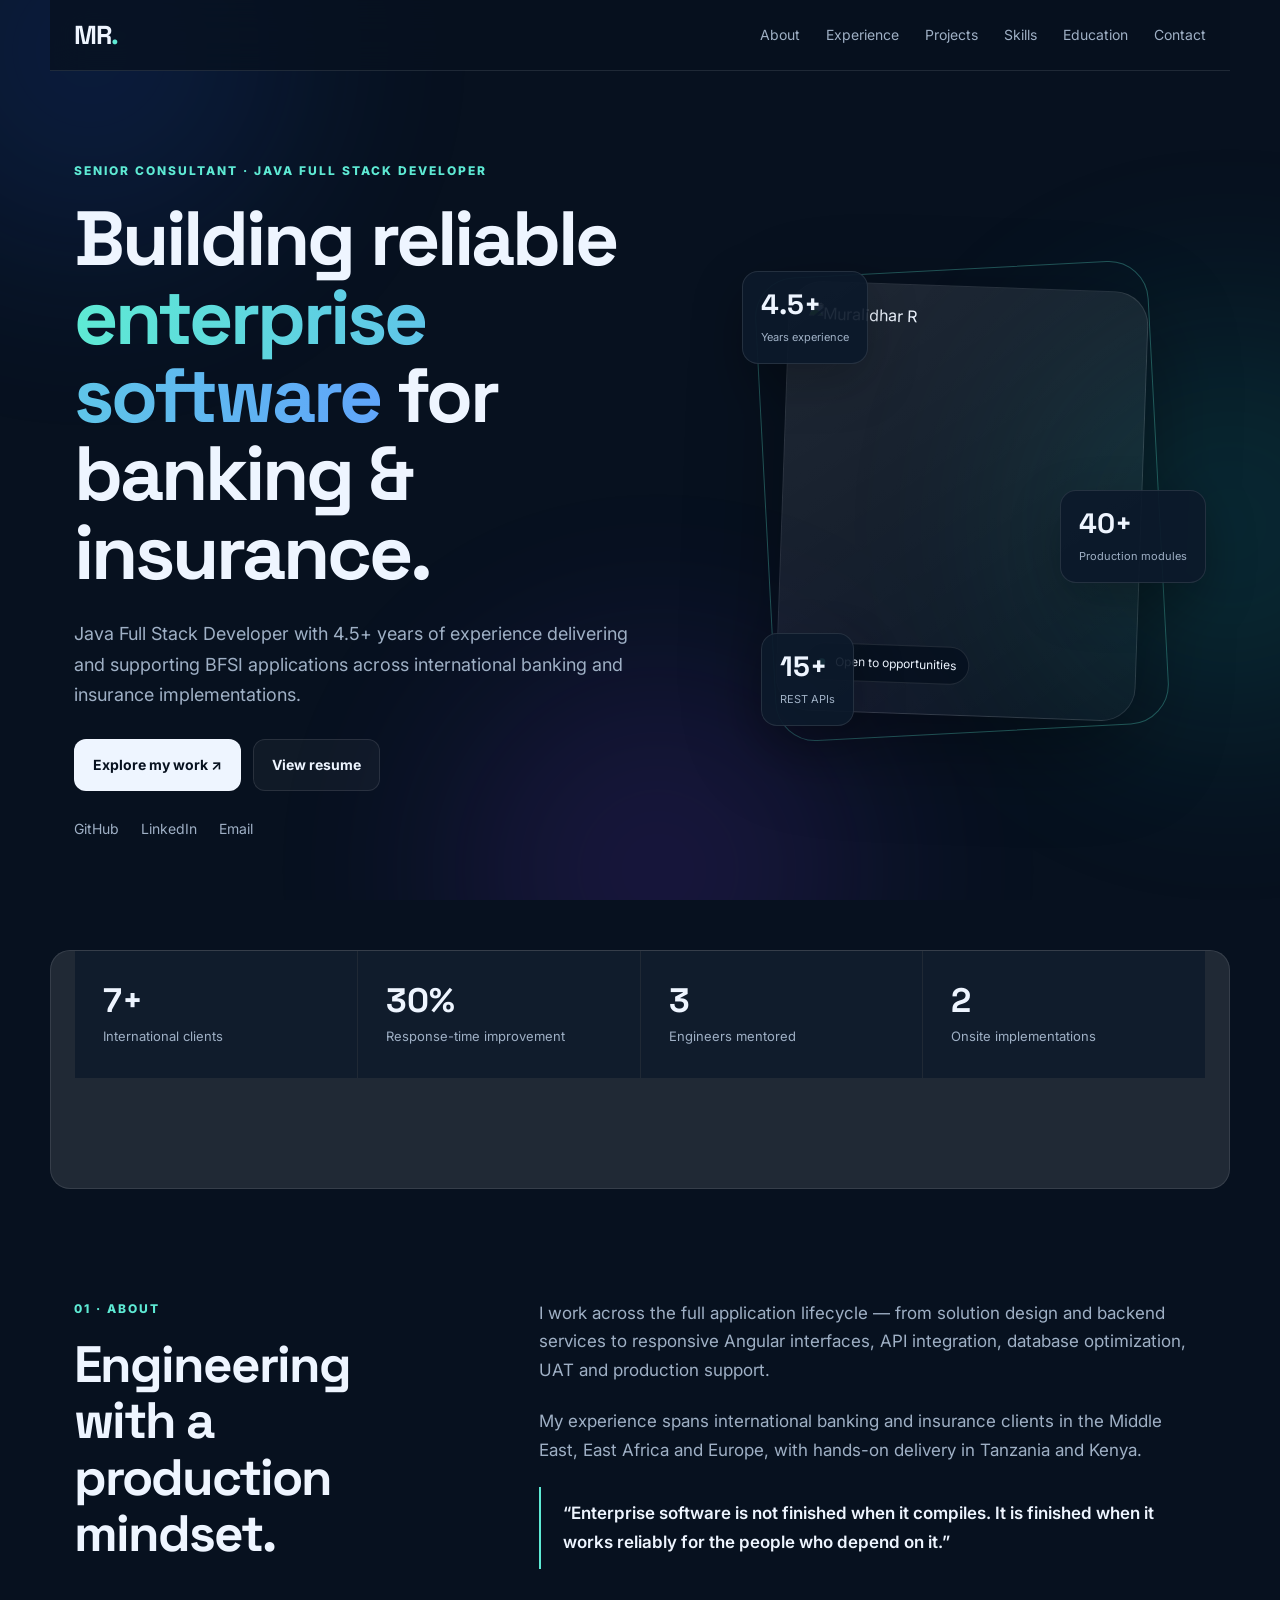
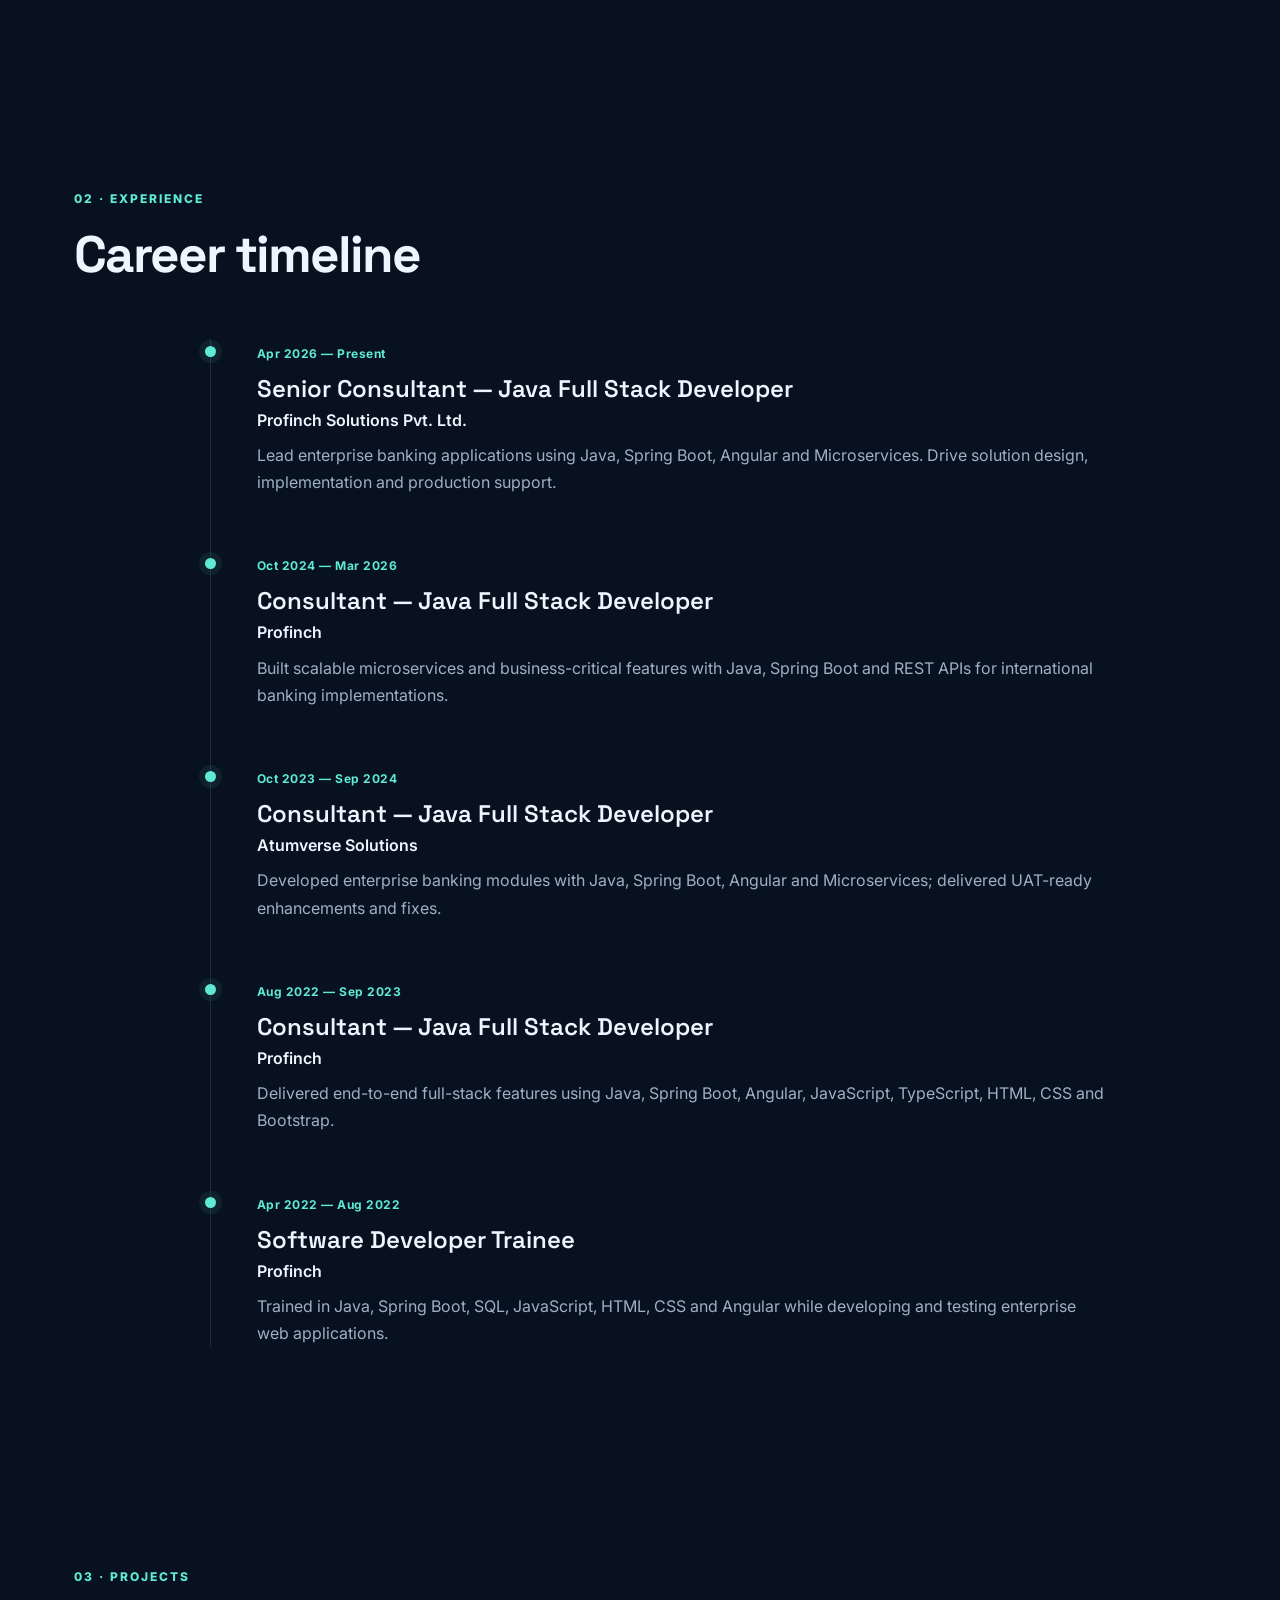
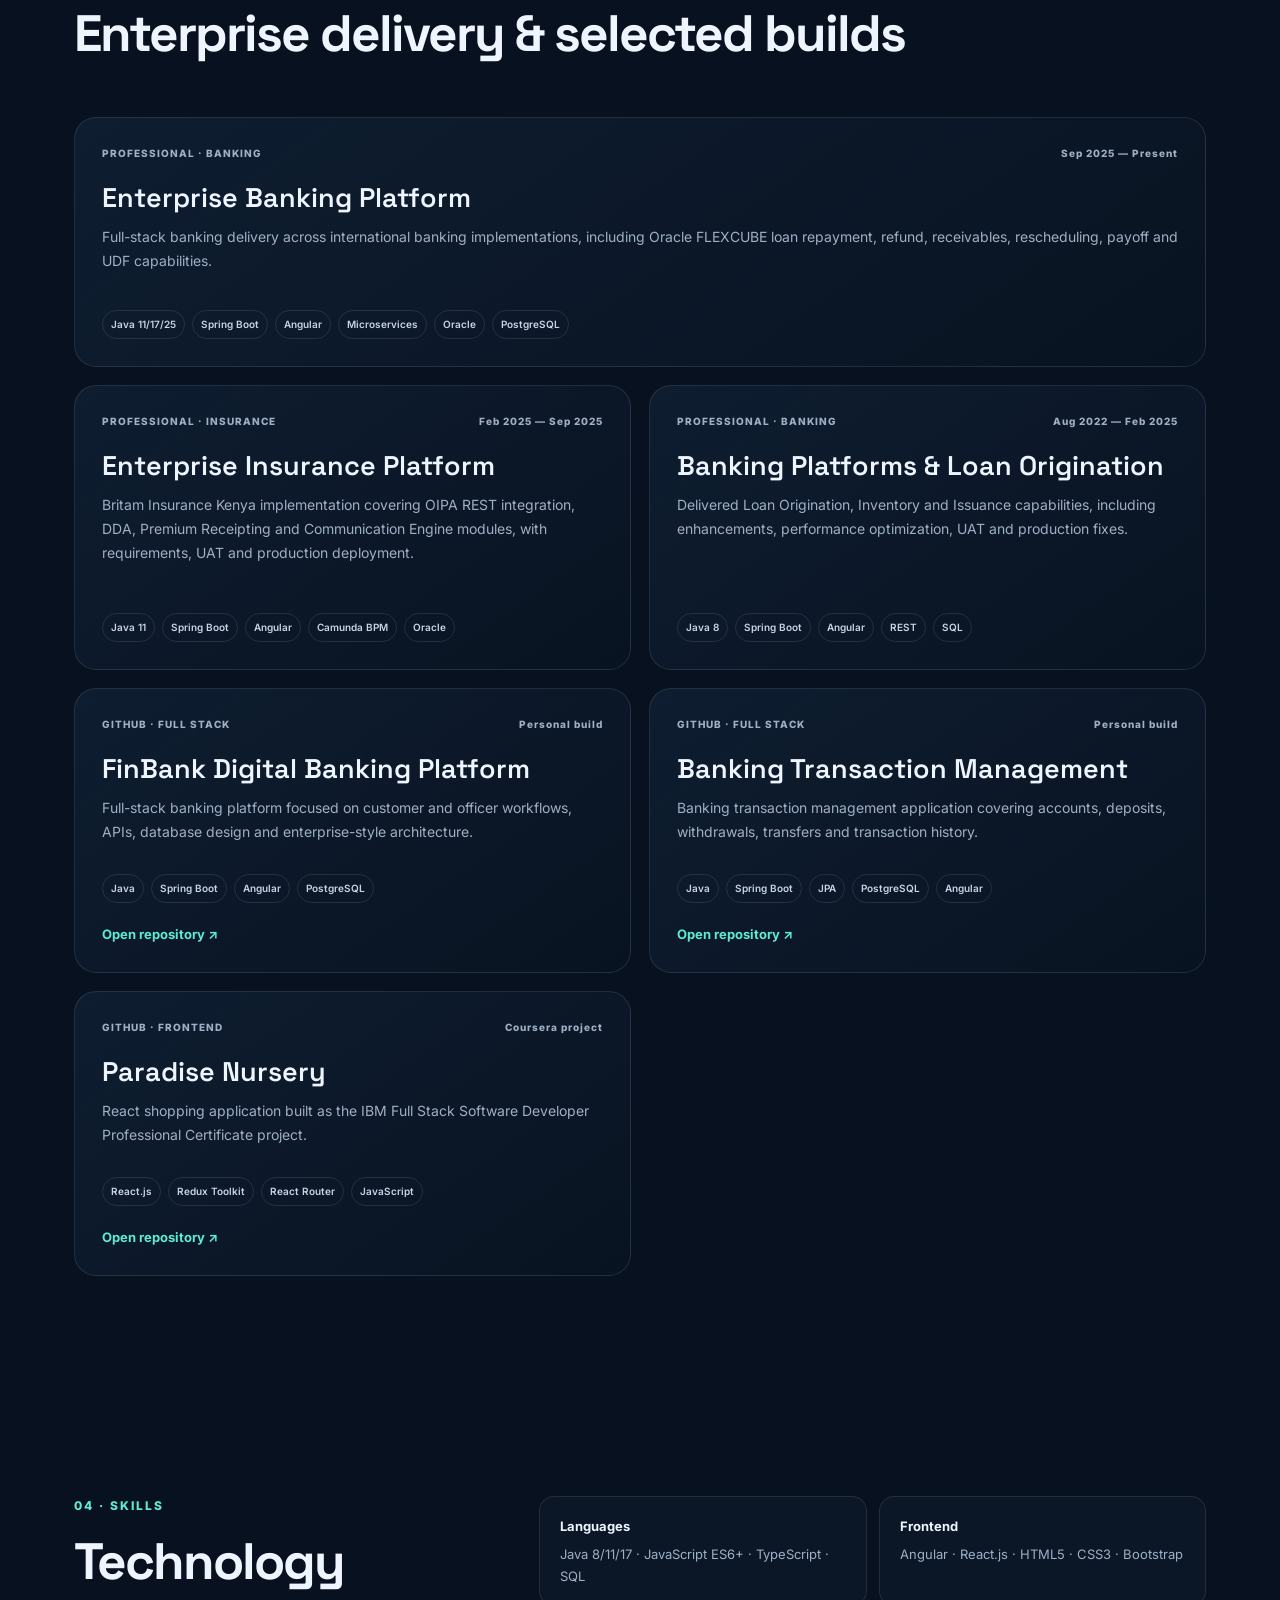
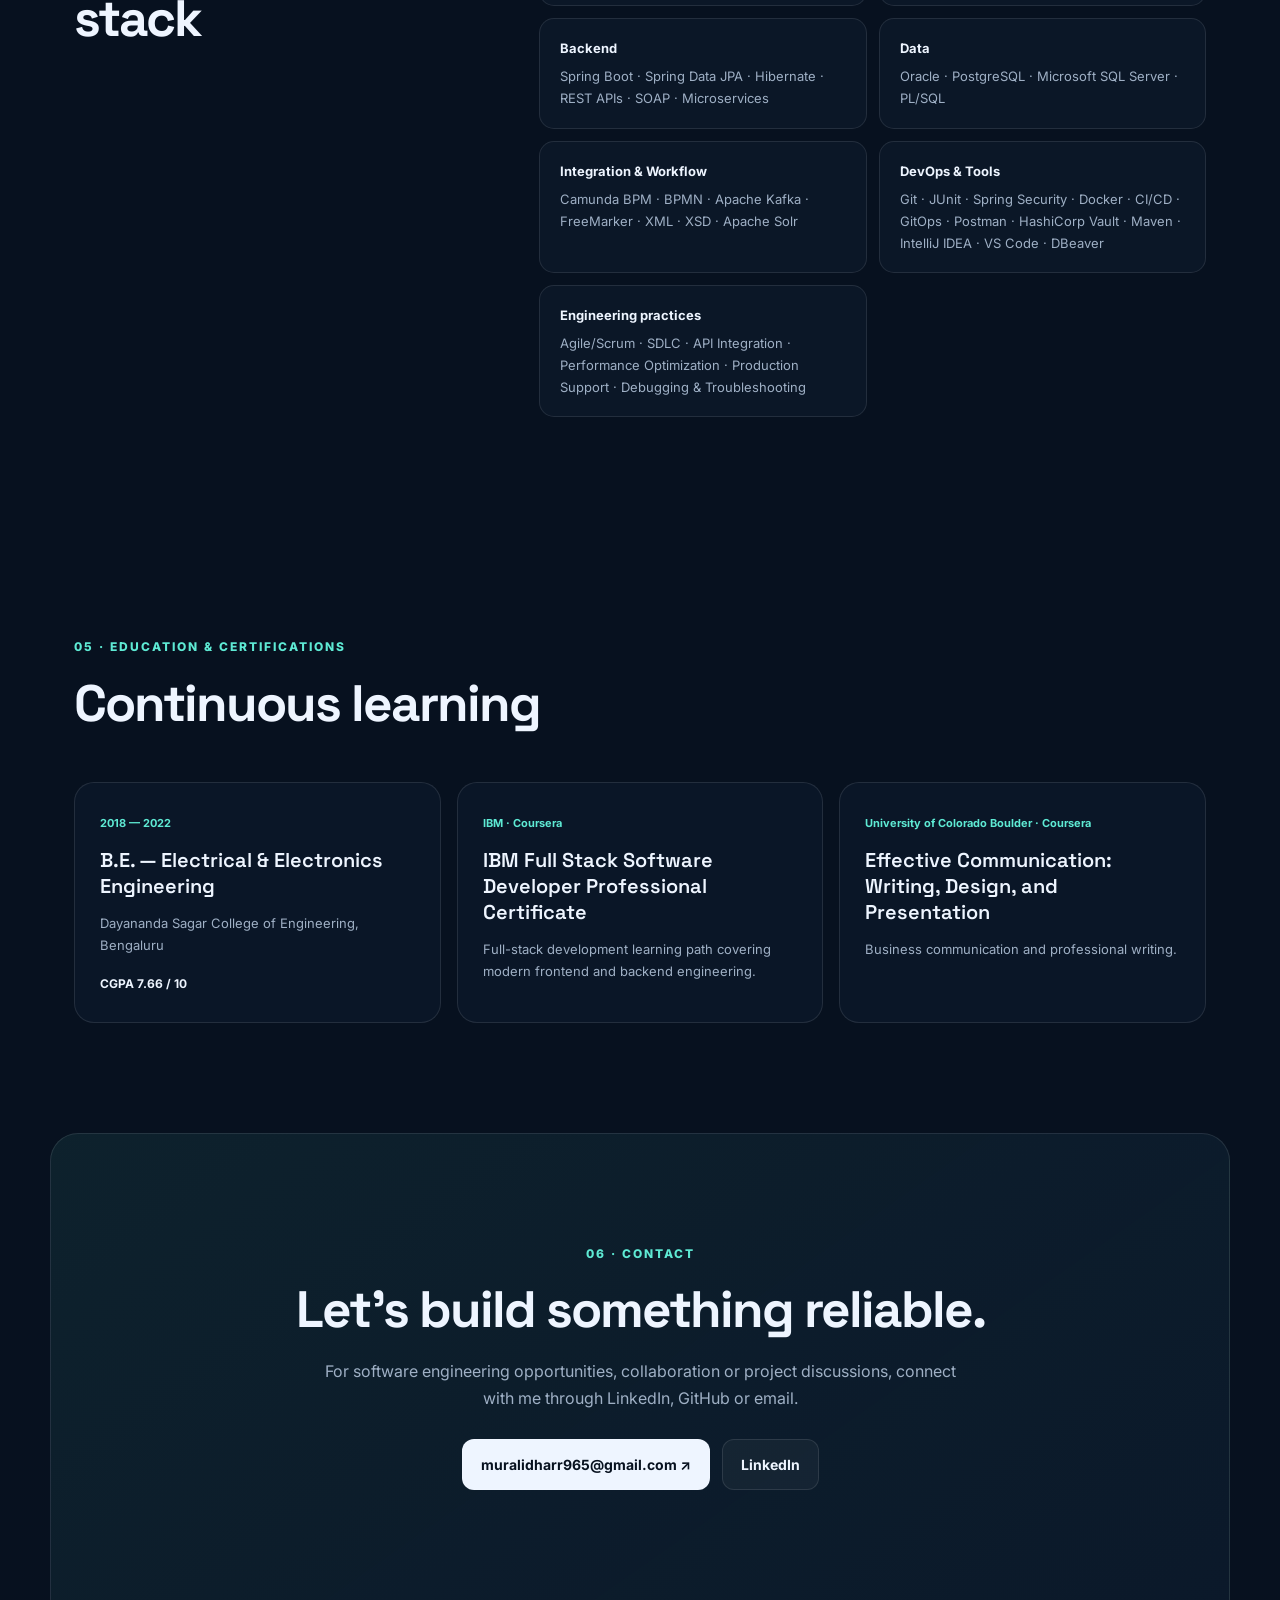
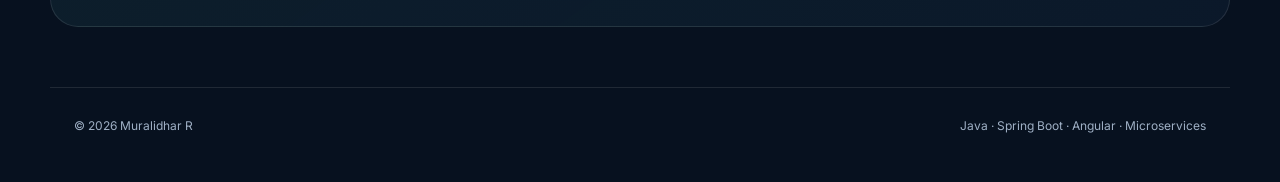
==== index.html @ ddd00784 "Fix portfolio rendering and preview: index.html" ====
<!doctype html>
<html lang="en">
<head>
<meta charset="utf-8">
<meta name="viewport" content="width=device-width,initial-scale=1">
<meta name="description" content="Muralidhar R — Senior Consultant and Java Full Stack Developer specializing in Java, Spring Boot, Angular, Microservices and BFSI enterprise solutions.">
<meta name="theme-color" content="#07111f">
<title>Muralidhar R | Java Full Stack Developer</title>
<link rel="preconnect" href="https://fonts.googleapis.com">
<link rel="preconnect" href="https://fonts.gstatic.com" crossorigin>
<link href="https://fonts.googleapis.com/css2?family=Inter:wght@400;500;600;700;800&family=Space+Grotesk:wght@500;600;700&display=swap" rel="stylesheet">
<link rel="stylesheet" href="styles.css">
</head>
<body>
<div class="site-bg" aria-hidden="true"><span></span><span></span><span></span></div>
<header class="nav">
<a class="brand" href="#top">MR<span>.</span></a>
<button class="menu-toggle" aria-label="Toggle navigation" aria-expanded="false">☰</button>
<nav id="nav-links">
<a href="#about">About</a><a href="#experience">Experience</a><a href="#projects">Projects</a><a href="#skills">Skills</a><a href="#education">Education</a><a href="#contact">Contact</a>
</nav>
</header>
<main id="top">
<section class="hero section">
<div class="hero-copy reveal">
<p class="eyebrow">SENIOR CONSULTANT · JAVA FULL STACK DEVELOPER</p>
<h1>Building reliable <span>enterprise software</span> for banking &amp; insurance.</h1>
<p class="hero-text">Java Full Stack Developer with 4.5+ years of experience delivering and supporting BFSI applications across international banking and insurance implementations.</p>
<div class="hero-actions"><a class="btn primary" href="#projects">Explore my work <span>↗</span></a><a class="btn secondary" href="resume.html">View resume</a></div>
<div class="socials"><a href="https://github.com/MURALI9900" target="_blank" rel="noopener noreferrer">GitHub</a><a href="https://www.linkedin.com/in/muralidhar-fullstackdev/" target="_blank" rel="noopener noreferrer">LinkedIn</a><a href="mailto:muralidharr965@gmail.com">Email</a></div>
</div>
<div class="hero-visual reveal">
<div class="portrait-card"><div class="portrait-ring"></div><img src="https://avatars.githubusercontent.com/u/90686104?v=4" alt="Muralidhar R"><div class="status"><i></i> Open to opportunities</div></div>
<div class="floating-card card-a"><strong>4.5+</strong><span>Years experience</span></div><div class="floating-card card-b"><strong>40+</strong><span>Production modules</span></div><div class="floating-card card-c"><strong>15+</strong><span>REST APIs</span></div>
</div>
</section>
<section class="stats section" aria-label="Career highlights"><div><strong>7+</strong><span>International clients</span></div><div><strong>30%</strong><span>Response-time improvement</span></div><div><strong>3</strong><span>Engineers mentored</span></div><div><strong>2</strong><span>Onsite implementations</span></div></section>
<section id="about" class="section two-col"><div class="section-heading reveal"><p class="eyebrow">01 · ABOUT</p><h2>Engineering with a production mindset.</h2></div><div class="content reveal"><p>I work across the full application lifecycle — from solution design and backend services to responsive Angular interfaces, API integration, database optimization, UAT and production support.</p><p>My experience spans international banking and insurance clients in the Middle East, East Africa and Europe, with hands-on delivery in Tanzania and Kenya.</p><div class="quote">“Enterprise software is not finished when it compiles. It is finished when it works reliably for the people who depend on it.”</div></div></section>
<section id="experience" class="section"><div class="section-heading reveal"><p class="eyebrow">02 · EXPERIENCE</p><h2>Career timeline</h2></div><div class="timeline">
<article class="timeline-item reveal"><div class="dot"></div><div><span class="period">Apr 2026 — Present</span><h3>Senior Consultant — Java Full Stack Developer</h3><p class="company">Profinch Solutions Pvt. Ltd.</p><p>Lead enterprise banking applications using Java, Spring Boot, Angular and Microservices. Drive solution design, implementation and production support.</p></div></article>
<article class="timeline-item reveal"><div class="dot"></div><div><span class="period">Oct 2024 — Mar 2026</span><h3>Consultant — Java Full Stack Developer</h3><p class="company">Profinch</p><p>Built scalable microservices and business-critical features with Java, Spring Boot and REST APIs for international banking implementations.</p></div></article>
<article class="timeline-item reveal"><div class="dot"></div><div><span class="period">Oct 2023 — Sep 2024</span><h3>Consultant — Java Full Stack Developer</h3><p class="company">Atumverse Solutions</p><p>Developed enterprise banking modules with Java, Spring Boot, Angular and Microservices; delivered UAT-ready enhancements and fixes.</p></div></article>
<article class="timeline-item reveal"><div class="dot"></div><div><span class="period">Aug 2022 — Sep 2023</span><h3>Consultant — Java Full Stack Developer</h3><p class="company">Profinch</p><p>Delivered end-to-end full-stack features using Java, Spring Boot, Angular, JavaScript, TypeScript, HTML, CSS and Bootstrap.</p></div></article>
<article class="timeline-item reveal"><div class="dot"></div><div><span class="period">Apr 2022 — Aug 2022</span><h3>Software Developer Trainee</h3><p class="company">Profinch</p><p>Trained in Java, Spring Boot, SQL, JavaScript, HTML, CSS and Angular while developing and testing enterprise web applications.</p></div></article>
</div></section>
<section id="projects" class="section"><div class="section-heading reveal"><p class="eyebrow">03 · PROJECTS</p><h2>Enterprise delivery &amp; selected builds</h2></div><div class="project-grid">
<article class="project-card featured reveal"><div class="project-top"><span>PROFESSIONAL · BANKING</span><span>Sep 2025 — Present</span></div><h3>Enterprise Banking Platform</h3><p>Full-stack banking delivery across international banking implementations, including Oracle FLEXCUBE loan repayment, refund, receivables, rescheduling, payoff and UDF capabilities.</p><div class="tags"><b>Java 11/17/25</b><b>Spring Boot</b><b>Angular</b><b>Microservices</b><b>Oracle</b><b>PostgreSQL</b></div></article>
<article class="project-card reveal"><div class="project-top"><span>PROFESSIONAL · INSURANCE</span><span>Feb 2025 — Sep 2025</span></div><h3>Enterprise Insurance Platform</h3><p>Britam Insurance Kenya implementation covering OIPA REST integration, DDA, Premium Receipting and Communication Engine modules, with requirements, UAT and production deployment.</p><div class="tags"><b>Java 11</b><b>Spring Boot</b><b>Angular</b><b>Camunda BPM</b><b>Oracle</b></div></article>
<article class="project-card reveal"><div class="project-top"><span>PROFESSIONAL · BANKING</span><span>Aug 2022 — Feb 2025</span></div><h3>Banking Platforms &amp; Loan Origination</h3><p>Delivered Loan Origination, Inventory and Issuance capabilities, including enhancements, performance optimization, UAT and production fixes.</p><div class="tags"><b>Java 8</b><b>Spring Boot</b><b>Angular</b><b>REST</b><b>SQL</b></div></article>
<article class="project-card github-card reveal"><div class="project-top"><span>GITHUB · FULL STACK</span><span>Personal build</span></div><h3>FinBank Digital Banking Platform</h3><p>Full-stack banking platform focused on customer and officer workflows, APIs, database design and enterprise-style architecture.</p><div class="tags"><b>Java</b><b>Spring Boot</b><b>Angular</b><b>PostgreSQL</b></div><a class="text-link" href="https://github.com/MURALI9900/finbank-digital-banking-platform" target="_blank" rel="noopener noreferrer">Open repository ↗</a></article>
<article class="project-card github-card reveal"><div class="project-top"><span>GITHUB · FULL STACK</span><span>Personal build</span></div><h3>Banking Transaction Management</h3><p>Banking transaction management application covering accounts, deposits, withdrawals, transfers and transaction history.</p><div class="tags"><b>Java</b><b>Spring Boot</b><b>JPA</b><b>PostgreSQL</b><b>Angular</b></div><a class="text-link" href="https://github.com/MURALI9900/banking-transaction-management-api" target="_blank" rel="noopener noreferrer">Open repository ↗</a></article>
<article class="project-card github-card reveal"><div class="project-top"><span>GITHUB · FRONTEND</span><span>Coursera project</span></div><h3>Paradise Nursery</h3><p>React shopping application built as the IBM Full Stack Software Developer Professional Certificate project.</p><div class="tags"><b>React.js</b><b>Redux Toolkit</b><b>React Router</b><b>JavaScript</b></div><a class="text-link" href="https://github.com/MURALI9900/paradise-nursery" target="_blank" rel="noopener noreferrer">Open repository ↗</a></article>
</div></section>
<section id="skills" class="section two-col"><div class="section-heading reveal"><p class="eyebrow">04 · SKILLS</p><h2>Technology stack</h2></div><div class="skills reveal"><div><h3>Languages</h3><p>Java 8/11/17 · JavaScript ES6+ · TypeScript · SQL</p></div><div><h3>Frontend</h3><p>Angular · React.js · HTML5 · CSS3 · Bootstrap</p></div><div><h3>Backend</h3><p>Spring Boot · Spring Data JPA · Hibernate · REST APIs · SOAP · Microservices</p></div><div><h3>Data</h3><p>Oracle · PostgreSQL · Microsoft SQL Server · PL/SQL</p></div><div><h3>Integration &amp; Workflow</h3><p>Camunda BPM · BPMN · Apache Kafka · FreeMarker · XML · XSD · Apache Solr</p></div><div><h3>DevOps &amp; Tools</h3><p>Git · JUnit · Spring Security · Docker · CI/CD · GitOps · Postman · HashiCorp Vault · Maven · IntelliJ IDEA · VS Code · DBeaver</p></div><div><h3>Engineering practices</h3><p>Agile/Scrum · SDLC · API Integration · Performance Optimization · Production Support · Debugging &amp; Troubleshooting</p></div></div></section>
<section id="education" class="section"><div class="section-heading reveal"><p class="eyebrow">05 · EDUCATION &amp; CERTIFICATIONS</p><h2>Continuous learning</h2></div><div class="edu-grid"><article class="edu-card reveal"><span>2018 — 2022</span><h3>B.E. — Electrical &amp; Electronics Engineering</h3><p>Dayananda Sagar College of Engineering, Bengaluru</p><strong>CGPA 7.66 / 10</strong></article><article class="edu-card reveal"><span>IBM · Coursera</span><h3>IBM Full Stack Software Developer Professional Certificate</h3><p>Full-stack development learning path covering modern frontend and backend engineering.</p></article><article class="edu-card reveal"><span>University of Colorado Boulder · Coursera</span><h3>Effective Communication: Writing, Design, and Presentation</h3><p>Business communication and professional writing.</p></article></div></section>
<section id="contact" class="section contact reveal"><p class="eyebrow">06 · CONTACT</p><h2>Let’s build something reliable.</h2><p>For software engineering opportunities, collaboration or project discussions, connect with me through LinkedIn, GitHub or email.</p><div class="hero-actions"><a class="btn primary" href="mailto:muralidharr965@gmail.com">muralidharr965@gmail.com ↗</a><a class="btn secondary" href="https://www.linkedin.com/in/muralidhar-fullstackdev/" target="_blank" rel="noopener noreferrer">LinkedIn</a></div></section>
</main>
<footer><span>© <span id="year"></span> Muralidhar R</span><span>Java · Spring Boot · Angular · Microservices</span></footer>
<script src="script.js"></script>
</body>
</html>
---- styles.css ----
:root{--bg:#07111f;--panel:#0d1a2b;--text:#eef5ff;--muted:#9fb0c5;--line:rgba(255,255,255,.1);--accent:#5eead4;--accent2:#60a5fa;--max:1180px}*{box-sizing:border-box}html{scroll-behavior:smooth}body{margin:0;background:var(--bg);color:var(--text);font-family:Inter,system-ui,sans-serif;line-height:1.7}a{color:inherit;text-decoration:none}.site-bg{position:fixed;inset:0;overflow:hidden;pointer-events:none;z-index:-1}.site-bg span{position:absolute;width:420px;height:420px;border-radius:50%;filter:blur(100px);opacity:.14}.site-bg span:first-child{background:#2563eb;top:-160px;left:-120px}.site-bg span:nth-child(2){background:#14b8a6;right:-160px;top:35%}.site-bg span:nth-child(3){background:#7c3aed;bottom:-180px;left:35%}.nav{position:sticky;top:0;z-index:20;max-width:var(--max);margin:auto;padding:18px 24px;display:flex;align-items:center;justify-content:space-between;background:rgba(7,17,31,.78);backdrop-filter:blur(18px);border-bottom:1px solid var(--line)}.brand{font:700 26px "Space Grotesk";letter-spacing:-1px}.brand span{color:var(--accent)}nav{display:flex;gap:26px}nav a{font-size:14px;color:var(--muted);transition:.2s}nav a:hover{color:var(--text)}.menu-toggle{display:none;background:none;border:0;color:var(--text);font-size:24px}.section{max-width:var(--max);margin:auto;padding:110px 24px}.hero{min-height:720px;display:grid;grid-template-columns:1.08fr .92fr;align-items:center;gap:70px;padding-top:90px}.eyebrow{font-size:12px;font-weight:800;letter-spacing:2px;color:var(--accent);margin:0 0 18px}.hero h1{font:700 clamp(45px,6vw,78px)/1.02 "Space Grotesk";letter-spacing:-3px;margin:0;max-width:760px}.hero h1 span{background:linear-gradient(90deg,var(--accent),var(--accent2));-webkit-background-clip:text;background-clip:text;color:transparent}.hero-text{font-size:18px;color:var(--muted);max-width:690px;margin:28px 0}.hero-actions{display:flex;gap:12px;flex-wrap:wrap;margin:26px 0}.btn{padding:13px 18px;border:1px solid var(--line);border-radius:12px;font-weight:700;font-size:14px;transition:.2s}.btn.primary{background:var(--text);color:#07111f}.btn.secondary{background:rgba(255,255,255,.04)}.btn:hover{transform:translateY(-2px);border-color:rgba(255,255,255,.25)}.socials{display:flex;gap:22px;color:var(--muted);font-size:14px}.socials a:hover,.text-link:hover{color:var(--accent)}.hero-visual{position:relative;min-height:520px;display:grid;place-items:center}.portrait-card{width:min(360px,72vw);height:430px;border:1px solid var(--line);border-radius:34px;padding:18px;background:linear-gradient(145deg,rgba(255,255,255,.1),rgba(255,255,255,.025));box-shadow:0 30px 90px rgba(0,0,0,.35);position:relative;transform:rotate(2deg)}.portrait-card img{width:100%;height:100%;object-fit:cover;border-radius:24px;display:block}.portrait-ring{position:absolute;inset:-18px;border:1px solid rgba(94,234,212,.3);border-radius:40px;transform:rotate(-5deg)}.status{position:absolute;left:28px;bottom:30px;background:rgba(7,17,31,.85);border:1px solid var(--line);padding:8px 12px;border-radius:999px;font-size:12px}.status i{display:inline-block;width:7px;height:7px;border-radius:50%;background:var(--accent);margin-right:7px}.floating-card{position:absolute;background:rgba(13,26,43,.92);border:1px solid var(--line);border-radius:16px;padding:14px 18px;box-shadow:0 18px 50px rgba(0,0,0,.25)}.floating-card strong{display:block;font:700 28px "Space Grotesk"}.floating-card span{font-size:11px;color:var(--muted)}.card-a{top:30px;left:5%}.card-b{right:0;top:48%}.card-c{bottom:35px;left:9%}.stats{padding-top:0;display:grid;grid-template-columns:repeat(4,1fr);gap:1px;background:var(--line);border:1px solid var(--line);border-radius:20px;overflow:hidden}.stats div{background:rgba(13,26,43,.8);padding:28px}.stats strong{display:block;font:700 34px "Space Grotesk"}.stats span{font-size:13px;color:var(--muted)}.two-col{display:grid;grid-template-columns:.72fr 1.28fr;gap:90px}.section-heading h2,.contact h2{font:700 clamp(34px,4vw,54px)/1.1 "Space Grotesk";letter-spacing:-2px;margin:0}.content{font-size:17px;color:var(--muted)}.content p{margin-top:0;margin-bottom:22px}.quote{border-left:2px solid var(--accent);padding:12px 0 12px 22px;color:var(--text);font-weight:600}.timeline{max-width:900px;margin-top:55px;margin-left:12%;border-left:1px solid var(--line)}.timeline-item{position:relative;padding:0 0 55px 46px}.timeline-item:last-child{padding-bottom:0}.dot{position:absolute;left:-6px;top:7px;width:11px;height:11px;border-radius:50%;background:var(--accent);box-shadow:0 0 0 6px rgba(94,234,212,.08)}.period{font-size:12px;color:var(--accent);font-weight:700;letter-spacing:.5px}.timeline h3{font:600 24px "Space Grotesk";margin:7px 0 0}.company{color:var(--text)!important;font-weight:600;margin:3px 0 8px!important}.timeline p{color:var(--muted);margin:0}.project-grid{display:grid;grid-template-columns:repeat(2,1fr);gap:18px;margin-top:55px}.project-card{background:linear-gradient(145deg,rgba(16,31,51,.9),rgba(9,20,34,.8));border:1px solid var(--line);border-radius:22px;padding:27px;min-height:285px;display:flex;flex-direction:column;transition:.25s}.project-card:hover{transform:translateY(-5px);border-color:rgba(94,234,212,.3)}.project-card.featured{grid-column:span 2;min-height:250px}.project-top{display:flex;justify-content:space-between;gap:20px;color:var(--muted);font-size:10px;font-weight:800;letter-spacing:1px}.project-card h3{font:600 27px "Space Grotesk";margin:18px 0 10px}.project-card p{color:var(--muted);font-size:14px;margin:0 0 20px}.tags{display:flex;gap:7px;flex-wrap:wrap;margin-top:auto}.tags b{font-size:10px;padding:5px 8px;border:1px solid var(--line);border-radius:999px;color:#c8d5e6;font-weight:600}.text-link{margin-top:20px;color:var(--accent);font-size:13px;font-weight:700}.skills{display:grid;grid-template-columns:repeat(2,1fr);gap:12px}.skills div{padding:18px 20px;background:rgba(13,26,43,.7);border:1px solid var(--line);border-radius:15px}.skills h3{font-size:13px;margin:0 0 6px}.skills p{font-size:13px;color:var(--muted);margin:0}.edu-grid{display:grid;grid-template-columns:repeat(3,1fr);gap:16px;margin-top:50px}.edu-card{padding:25px;background:rgba(13,26,43,.72);border:1px solid var(--line);border-radius:20px}.edu-card span{font-size:11px;color:var(--accent);font-weight:700}.edu-card h3{font:600 20px "Space Grotesk";margin:12px 0 8px}.edu-card p{color:var(--muted);font-size:13px}.edu-card strong{font-size:12px}.contact{margin-bottom:60px;text-align:center;background:linear-gradient(145deg,rgba(94,234,212,.08),rgba(96,165,250,.05));border:1px solid var(--line);border-radius:28px}.contact p:not(.eyebrow){color:var(--muted);max-width:650px;margin:20px auto}.contact .hero-actions{justify-content:center}footer{max-width:var(--max);margin:auto;padding:28px 24px 45px;border-top:1px solid var(--line);display:flex;justify-content:space-between;color:var(--muted);font-size:12px}.reveal{opacity:0;transform:translateY(18px);transition:opacity .7s ease,transform .7s ease}.reveal.visible{opacity:1;transform:none}@media(max-width:800px){.nav{padding:15px 18px}.menu-toggle{display:block}nav{display:none;position:absolute;top:68px;left:0;right:0;padding:20px;flex-direction:column;background:#081525;border-bottom:1px solid var(--line)}nav.open{display:flex}.section{padding:78px 18px}.hero{grid-template-columns:1fr;min-height:auto;padding-top:65px}.hero h1{letter-spacing:-2px}.hero-visual{min-height:470px}.stats{grid-template-columns:1fr 1fr}.two-col{grid-template-columns:1fr;gap:30px}.timeline{margin-left:8px}.project-grid{grid-template-columns:1fr}.project-card.featured{grid-column:span 1}.skills,.edu-grid{grid-template-columns:1fr}.floating-card{display:none}footer{flex-direction:column;gap:8px}}@media(max-width:480px){.hero h1{font-size:43px}.hero-text{font-size:16px}.portrait-card{height:390px}.stats div{padding:20px 15px}.stats strong{font-size:27px}}
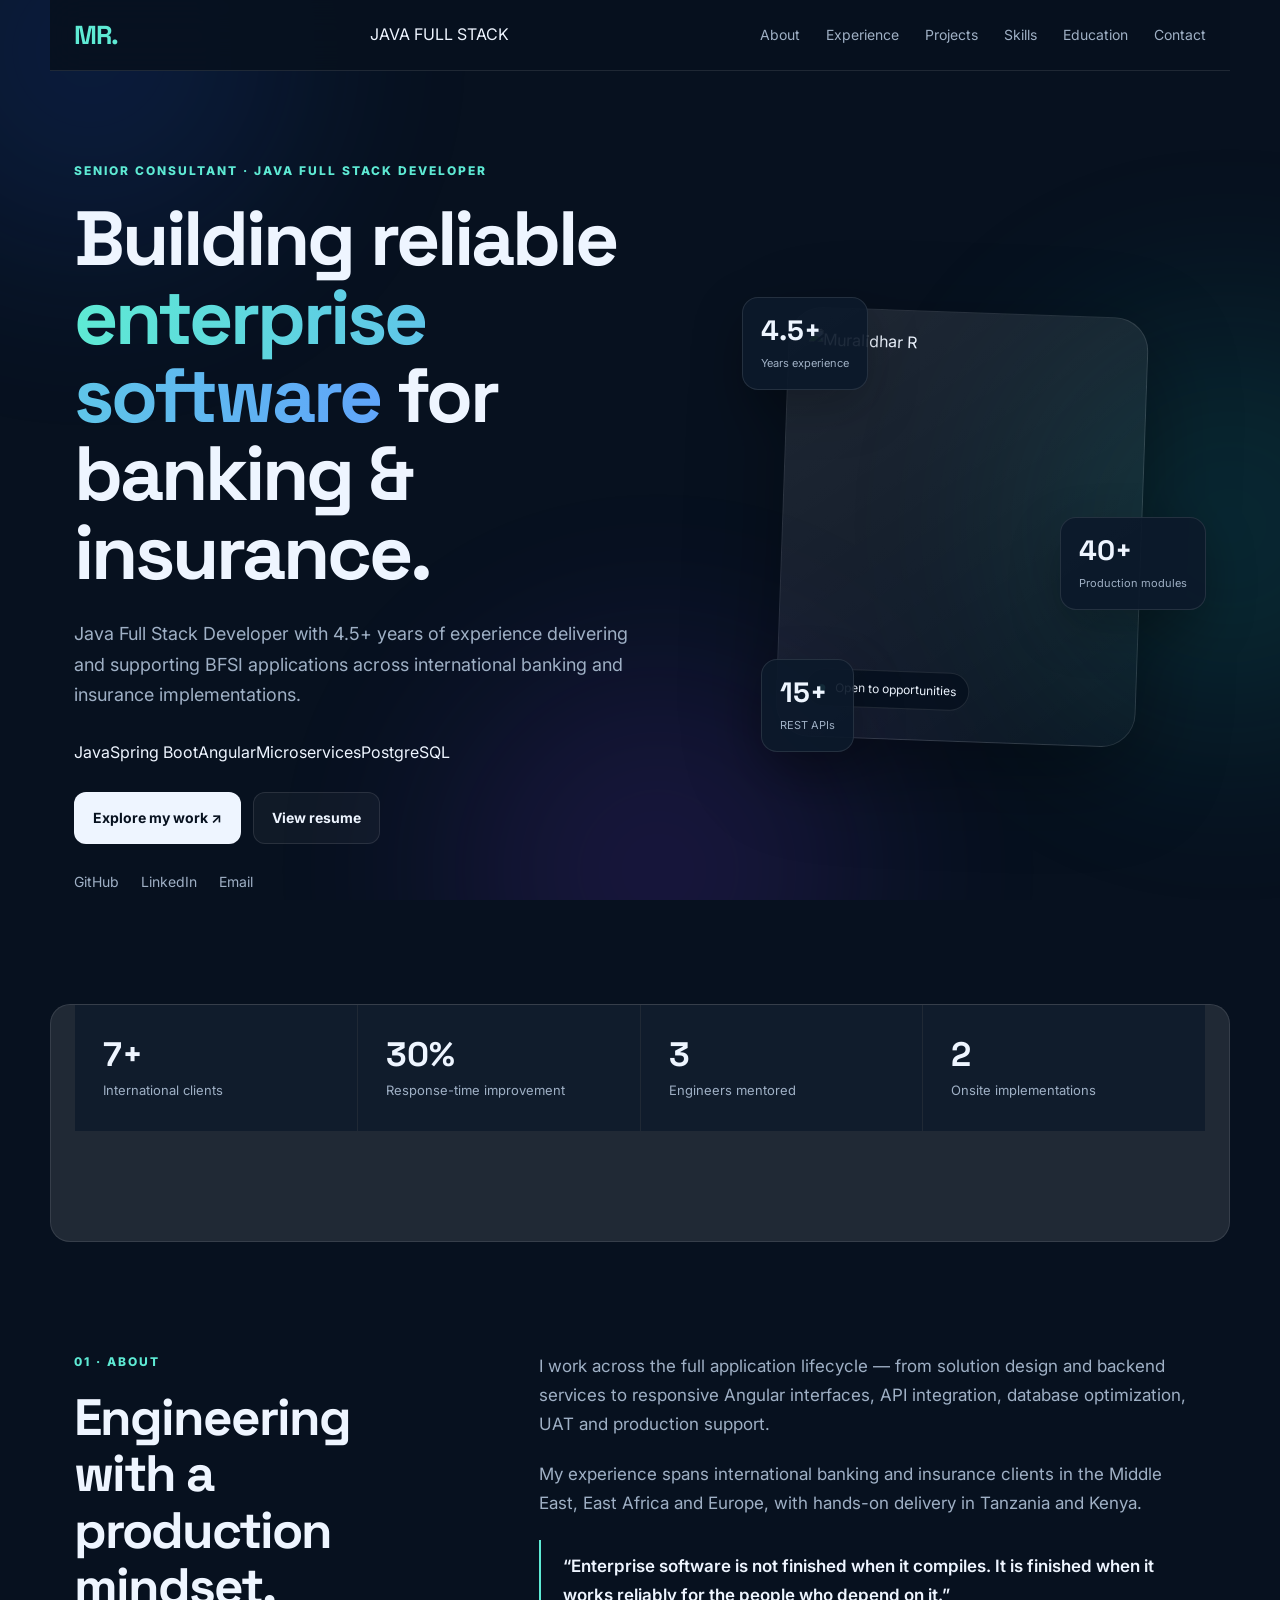
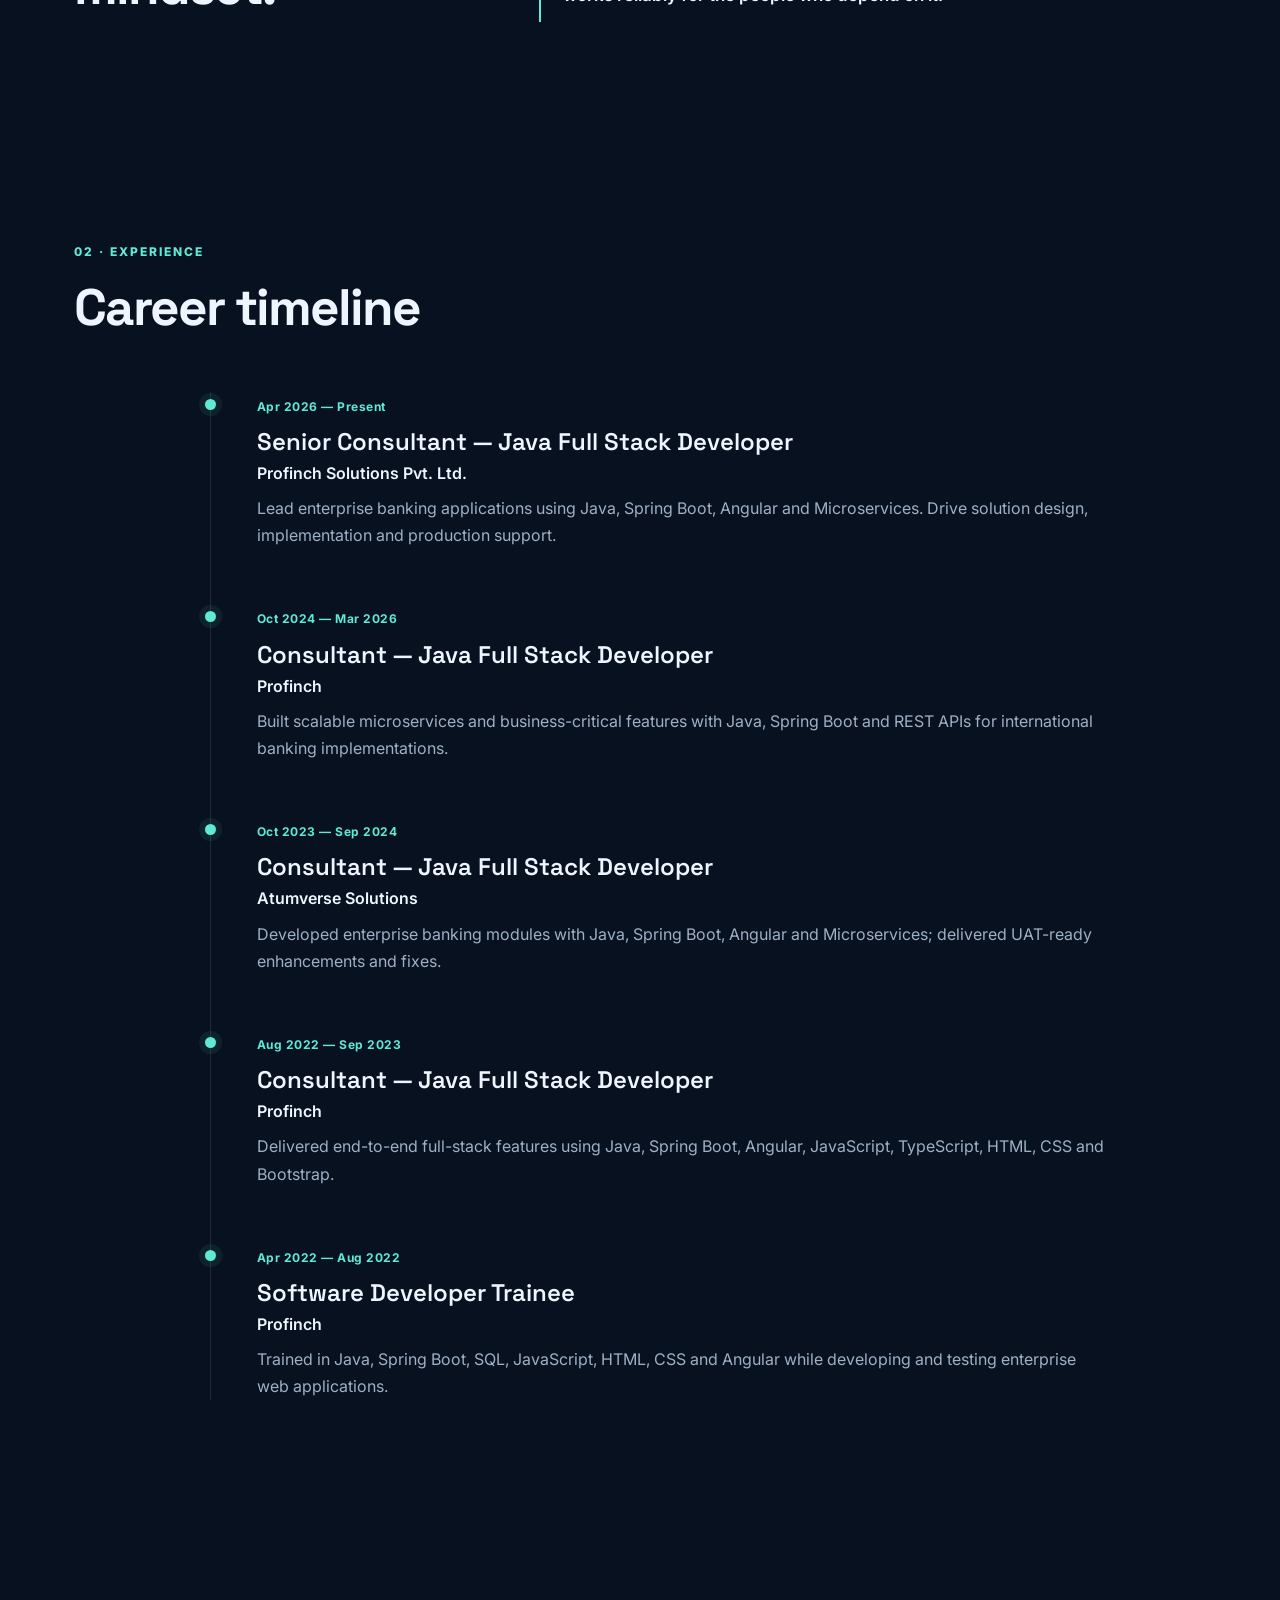
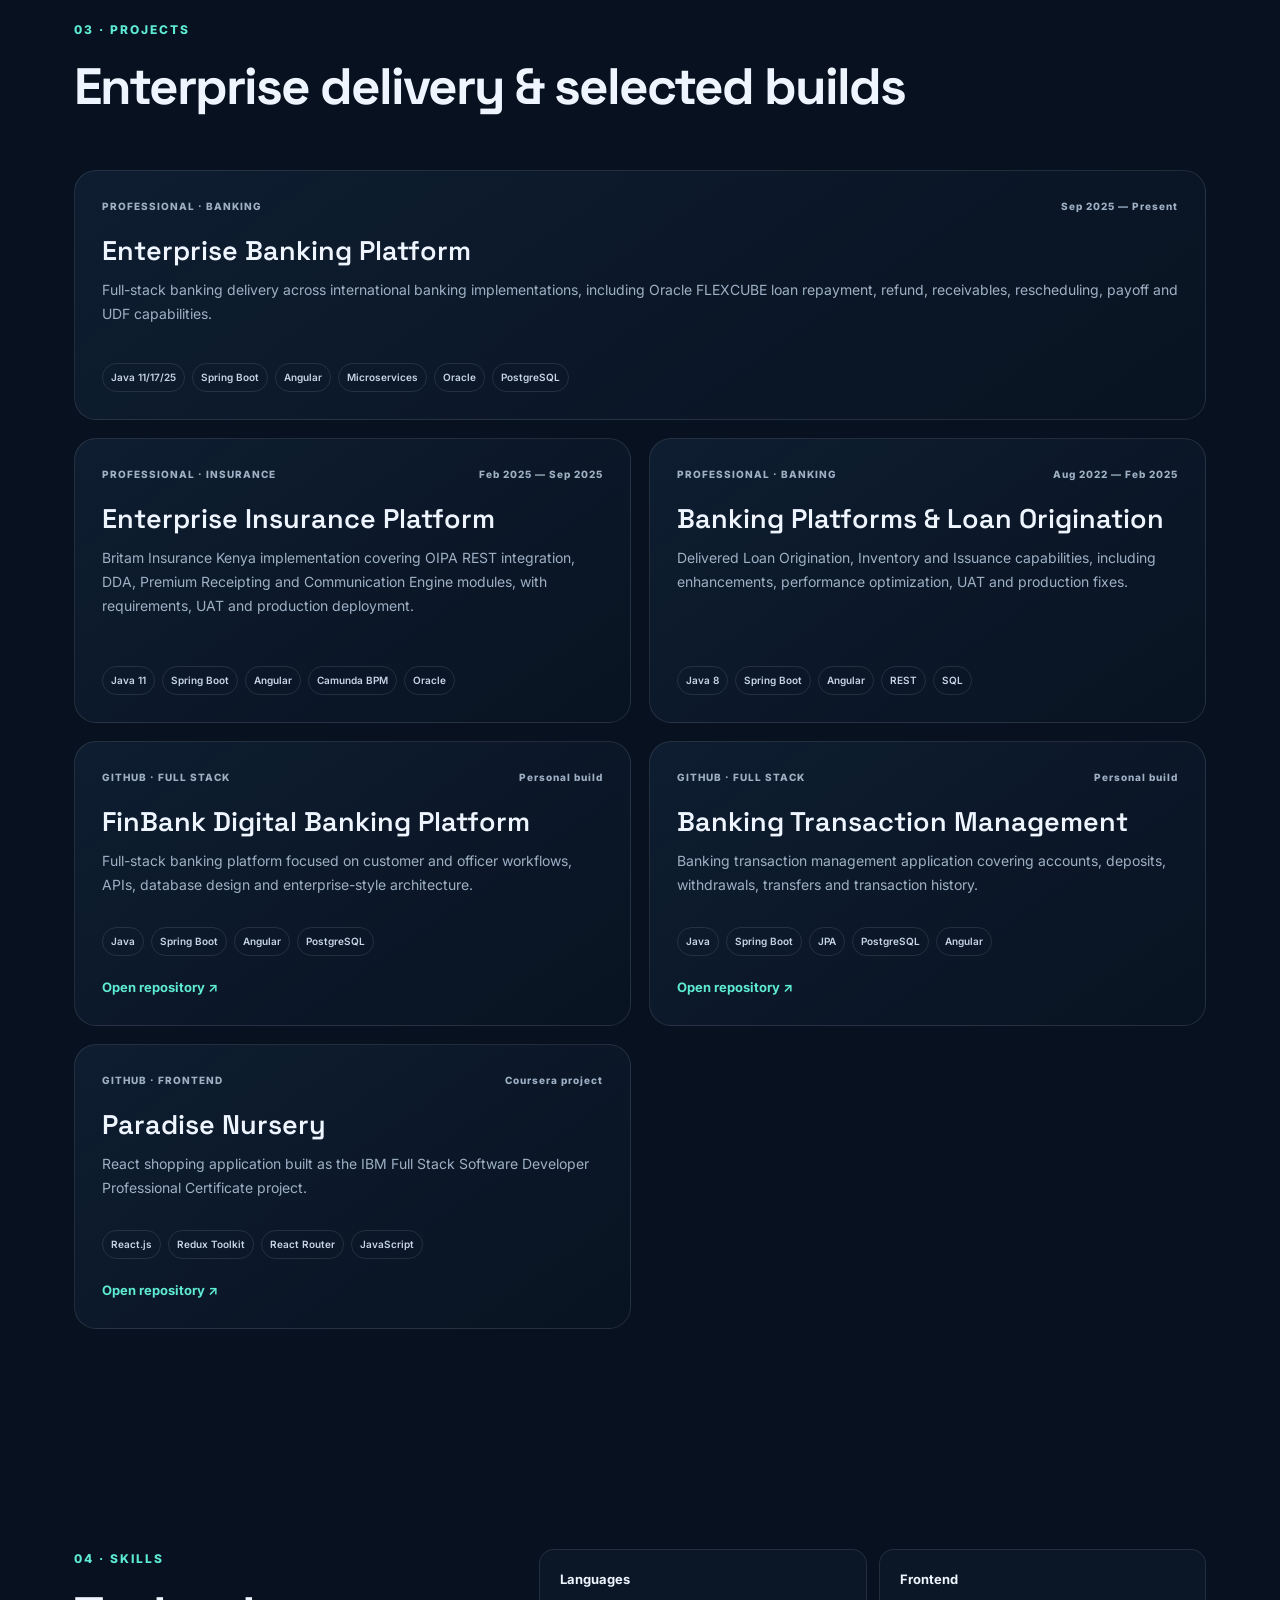
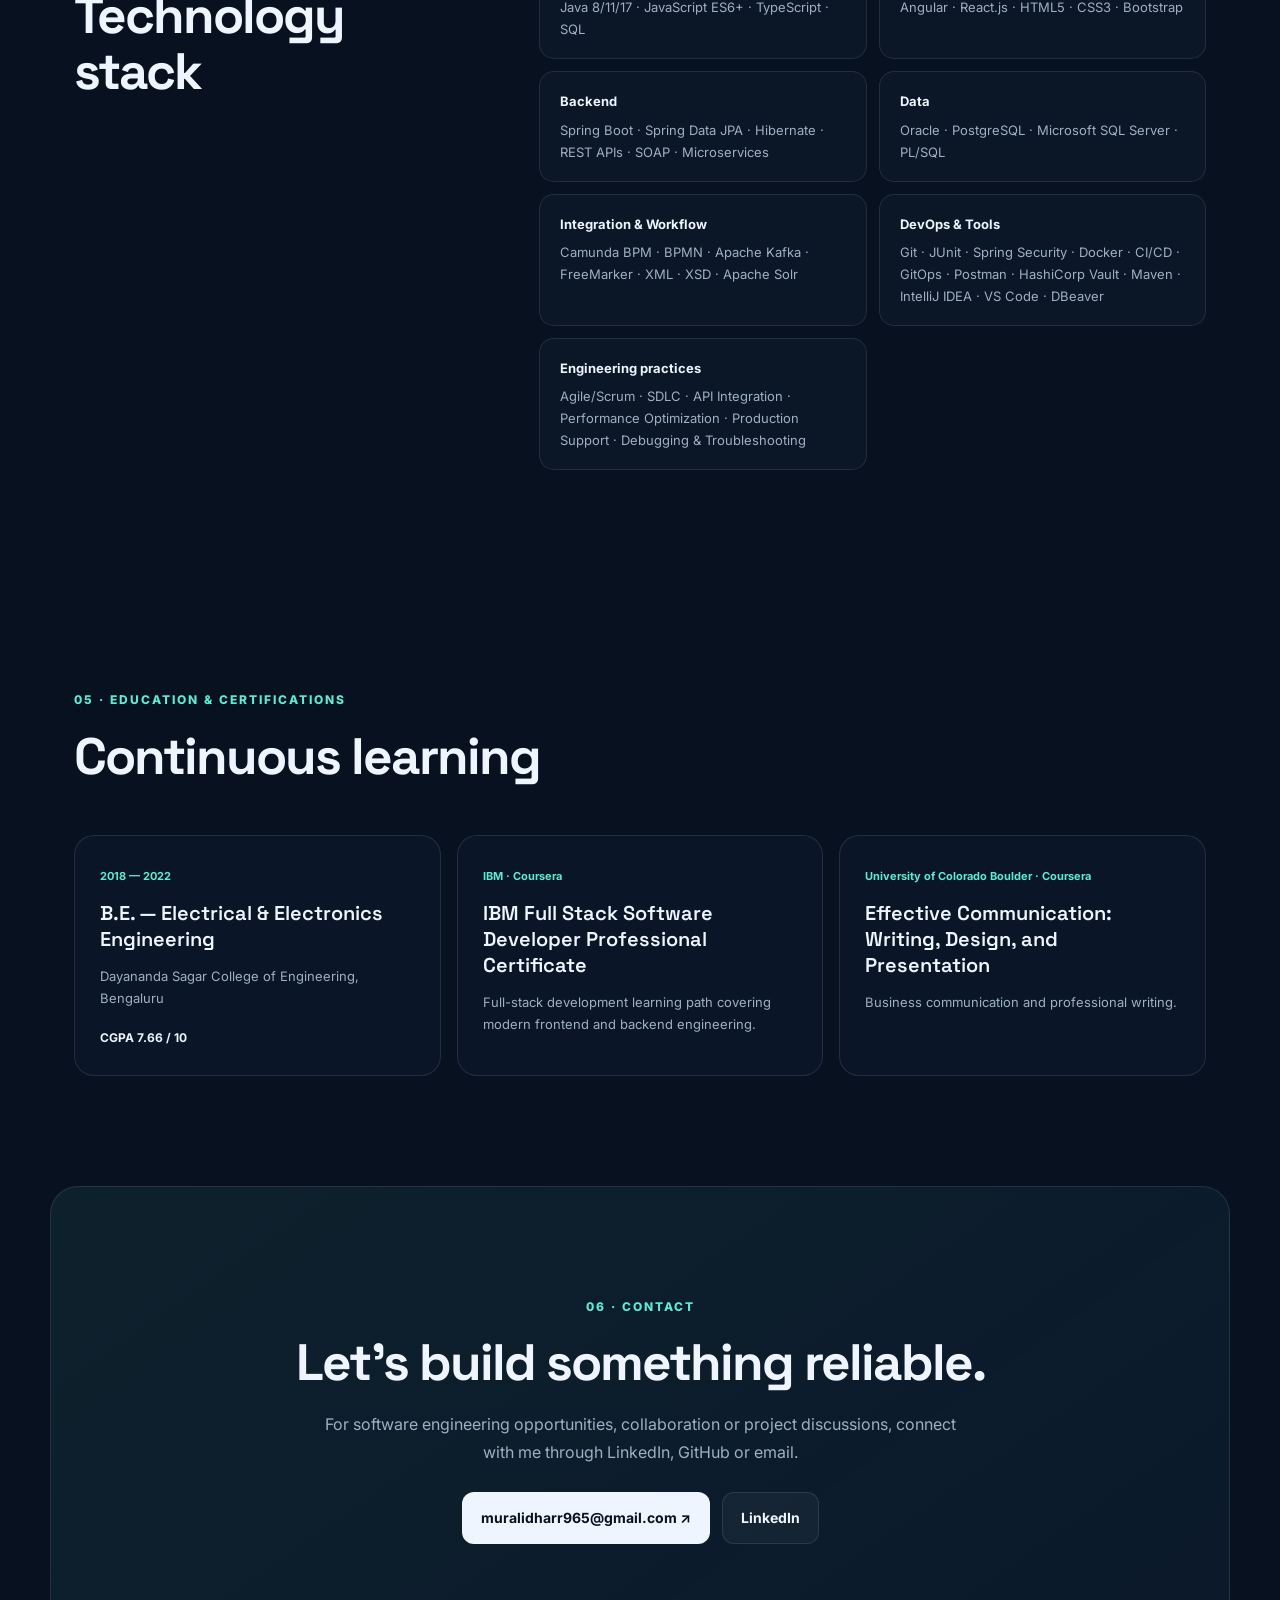
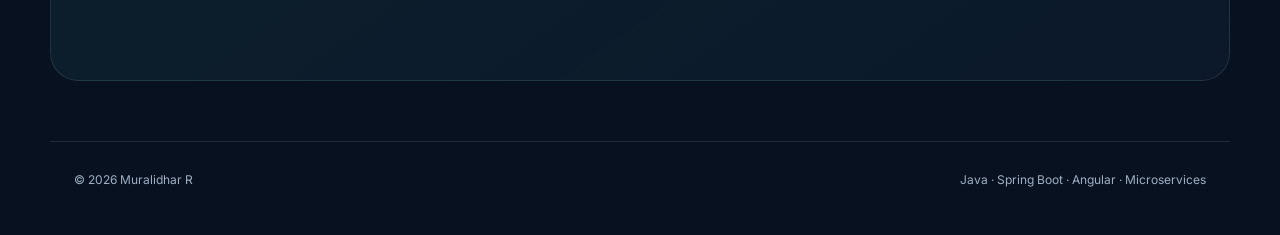
==== commit 34d19a70: "Upgrade portfolio hero and navigation" ====
--- a/index.html
+++ b/index.html
@@ -14,7 +14,8 @@
 <body>
 <div class="site-bg" aria-hidden="true"><span></span><span></span><span></span></div>
 <header class="nav">
-<a class="brand" href="#top">MR<span>.</span></a>
+<a class="brand" href="#top"><span class="brand-mark">MR</span><span class="brand-dot">.</span></a>
+<div class="nav-label">JAVA FULL STACK</div>
 <button class="menu-toggle" aria-label="Toggle navigation" aria-expanded="false">☰</button>
 <nav id="nav-links">
 <a href="#about">About</a><a href="#experience">Experience</a><a href="#projects">Projects</a><a href="#skills">Skills</a><a href="#education">Education</a><a href="#contact">Contact</a>
@@ -26,11 +27,12 @@
 <p class="eyebrow">SENIOR CONSULTANT · JAVA FULL STACK DEVELOPER</p>
 <h1>Building reliable <span>enterprise software</span> for banking &amp; insurance.</h1>
 <p class="hero-text">Java Full Stack Developer with 4.5+ years of experience delivering and supporting BFSI applications across international banking and insurance implementations.</p>
+<div class="hero-stack" aria-label="Core technologies"><span>Java</span><span>Spring Boot</span><span>Angular</span><span>Microservices</span><span>PostgreSQL</span></div>
 <div class="hero-actions"><a class="btn primary" href="#projects">Explore my work <span>↗</span></a><a class="btn secondary" href="resume.html">View resume</a></div>
 <div class="socials"><a href="https://github.com/MURALI9900" target="_blank" rel="noopener noreferrer">GitHub</a><a href="https://www.linkedin.com/in/muralidhar-fullstackdev/" target="_blank" rel="noopener noreferrer">LinkedIn</a><a href="mailto:muralidharr965@gmail.com">Email</a></div>
 </div>
 <div class="hero-visual reveal">
-<div class="portrait-card"><div class="portrait-ring"></div><img src="https://avatars.githubusercontent.com/u/90686104?v=4" alt="Muralidhar R"><div class="status"><i></i> Open to opportunities</div></div>
+<div class="portrait-card"><div class="portrait-glow"></div><img src="https://avatars.githubusercontent.com/u/90686104?v=4" alt="Muralidhar R"><div class="status"><i></i> Open to opportunities</div></div>
 <div class="floating-card card-a"><strong>4.5+</strong><span>Years experience</span></div><div class="floating-card card-b"><strong>40+</strong><span>Production modules</span></div><div class="floating-card card-c"><strong>15+</strong><span>REST APIs</span></div>
 </div>
 </section>
--- a/styles.css
+++ b/styles.css
@@ -1 +1,16 @@
-:root{--bg:#07111f;--panel:#0d1a2b;--text:#eef5ff;--muted:#9fb0c5;--line:rgba(255,255,255,.1);--accent:#5eead4;--accent2:#60a5fa;--max:1180px}*{box-sizing:border-box}html{scroll-behavior:smooth}body{margin:0;background:var(--bg);color:var(--text);font-family:Inter,system-ui,sans-serif;line-height:1.7}a{color:inherit;text-decoration:none}.site-bg{position:fixed;inset:0;overflow:hidden;pointer-events:none;z-index:-1}.site-bg span{position:absolute;width:420px;height:420px;border-radius:50%;filter:blur(100px);opacity:.14}.site-bg span:first-child{background:#2563eb;top:-160px;left:-120px}.site-bg span:nth-child(2){background:#14b8a6;right:-160px;top:35%}.site-bg span:nth-child(3){background:#7c3aed;bottom:-180px;left:35%}.nav{position:sticky;top:0;z-index:20;max-width:var(--max);margin:auto;padding:18px 24px;display:flex;align-items:center;justify-content:space-between;background:rgba(7,17,31,.78);backdrop-filter:blur(18px);border-bottom:1px solid var(--line)}.brand{font:700 26px "Space Grotesk";letter-spacing:-1px}.brand span{color:var(--accent)}nav{display:flex;gap:26px}nav a{font-size:14px;color:var(--muted);transition:.2s}nav a:hover{color:var(--text)}.menu-toggle{display:none;background:none;border:0;color:var(--text);font-size:24px}.section{max-width:var(--max);margin:auto;padding:110px 24px}.hero{min-height:720px;display:grid;grid-template-columns:1.08fr .92fr;align-items:center;gap:70px;padding-top:90px}.eyebrow{font-size:12px;font-weight:800;letter-spacing:2px;color:var(--accent);margin:0 0 18px}.hero h1{font:700 clamp(45px,6vw,78px)/1.02 "Space Grotesk";letter-spacing:-3px;margin:0;max-width:760px}.hero h1 span{background:linear-gradient(90deg,var(--accent),var(--accent2));-webkit-background-clip:text;background-clip:text;color:transparent}.hero-text{font-size:18px;color:var(--muted);max-width:690px;margin:28px 0}.hero-actions{display:flex;gap:12px;flex-wrap:wrap;margin:26px 0}.btn{padding:13px 18px;border:1px solid var(--line);border-radius:12px;font-weight:700;font-size:14px;transition:.2s}.btn.primary{background:var(--text);color:#07111f}.btn.secondary{background:rgba(255,255,255,.04)}.btn:hover{transform:translateY(-2px);border-color:rgba(255,255,255,.25)}.socials{display:flex;gap:22px;color:var(--muted);font-size:14px}.socials a:hover,.text-link:hover{color:var(--accent)}.hero-visual{position:relative;min-height:520px;display:grid;place-items:center}.portrait-card{width:min(360px,72vw);height:430px;border:1px solid var(--line);border-radius:34px;padding:18px;background:linear-gradient(145deg,rgba(255,255,255,.1),rgba(255,255,255,.025));box-shadow:0 30px 90px rgba(0,0,0,.35);position:relative;transform:rotate(2deg)}.portrait-card img{width:100%;height:100%;object-fit:cover;border-radius:24px;display:block}.portrait-ring{position:absolute;inset:-18px;border:1px solid rgba(94,234,212,.3);border-radius:40px;transform:rotate(-5deg)}.status{position:absolute;left:28px;bottom:30px;background:rgba(7,17,31,.85);border:1px solid var(--line);padding:8px 12px;border-radius:999px;font-size:12px}.status i{display:inline-block;width:7px;height:7px;border-radius:50%;background:var(--accent);margin-right:7px}.floating-card{position:absolute;background:rgba(13,26,43,.92);border:1px solid var(--line);border-radius:16px;padding:14px 18px;box-shadow:0 18px 50px rgba(0,0,0,.25)}.floating-card strong{display:block;font:700 28px "Space Grotesk"}.floating-card span{font-size:11px;color:var(--muted)}.card-a{top:30px;left:5%}.card-b{right:0;top:48%}.card-c{bottom:35px;left:9%}.stats{padding-top:0;display:grid;grid-template-columns:repeat(4,1fr);gap:1px;background:var(--line);border:1px solid var(--line);border-radius:20px;overflow:hidden}.stats div{background:rgba(13,26,43,.8);padding:28px}.stats strong{display:block;font:700 34px "Space Grotesk"}.stats span{font-size:13px;color:var(--muted)}.two-col{display:grid;grid-template-columns:.72fr 1.28fr;gap:90px}.section-heading h2,.contact h2{font:700 clamp(34px,4vw,54px)/1.1 "Space Grotesk";letter-spacing:-2px;margin:0}.content{font-size:17px;color:var(--muted)}.content p{margin-top:0;margin-bottom:22px}.quote{border-left:2px solid var(--accent);padding:12px 0 12px 22px;color:var(--text);font-weight:600}.timeline{max-width:900px;margin-top:55px;margin-left:12%;border-left:1px solid var(--line)}.timeline-item{position:relative;padding:0 0 55px 46px}.timeline-item:last-child{padding-bottom:0}.dot{position:absolute;left:-6px;top:7px;width:11px;height:11px;border-radius:50%;background:var(--accent);box-shadow:0 0 0 6px rgba(94,234,212,.08)}.period{font-size:12px;color:var(--accent);font-weight:700;letter-spacing:.5px}.timeline h3{font:600 24px "Space Grotesk";margin:7px 0 0}.company{color:var(--text)!important;font-weight:600;margin:3px 0 8px!important}.timeline p{color:var(--muted);margin:0}.project-grid{display:grid;grid-template-columns:repeat(2,1fr);gap:18px;margin-top:55px}.project-card{background:linear-gradient(145deg,rgba(16,31,51,.9),rgba(9,20,34,.8));border:1px solid var(--line);border-radius:22px;padding:27px;min-height:285px;display:flex;flex-direction:column;transition:.25s}.project-card:hover{transform:translateY(-5px);border-color:rgba(94,234,212,.3)}.project-card.featured{grid-column:span 2;min-height:250px}.project-top{display:flex;justify-content:space-between;gap:20px;color:var(--muted);font-size:10px;font-weight:800;letter-spacing:1px}.project-card h3{font:600 27px "Space Grotesk";margin:18px 0 10px}.project-card p{color:var(--muted);font-size:14px;margin:0 0 20px}.tags{display:flex;gap:7px;flex-wrap:wrap;margin-top:auto}.tags b{font-size:10px;padding:5px 8px;border:1px solid var(--line);border-radius:999px;color:#c8d5e6;font-weight:600}.text-link{margin-top:20px;color:var(--accent);font-size:13px;font-weight:700}.skills{display:grid;grid-template-columns:repeat(2,1fr);gap:12px}.skills div{padding:18px 20px;background:rgba(13,26,43,.7);border:1px solid var(--line);border-radius:15px}.skills h3{font-size:13px;margin:0 0 6px}.skills p{font-size:13px;color:var(--muted);margin:0}.edu-grid{display:grid;grid-template-columns:repeat(3,1fr);gap:16px;margin-top:50px}.edu-card{padding:25px;background:rgba(13,26,43,.72);border:1px solid var(--line);border-radius:20px}.edu-card span{font-size:11px;color:var(--accent);font-weight:700}.edu-card h3{font:600 20px "Space Grotesk";margin:12px 0 8px}.edu-card p{color:var(--muted);font-size:13px}.edu-card strong{font-size:12px}.contact{margin-bottom:60px;text-align:center;background:linear-gradient(145deg,rgba(94,234,212,.08),rgba(96,165,250,.05));border:1px solid var(--line);border-radius:28px}.contact p:not(.eyebrow){color:var(--muted);max-width:650px;margin:20px auto}.contact .hero-actions{justify-content:center}footer{max-width:var(--max);margin:auto;padding:28px 24px 45px;border-top:1px solid var(--line);display:flex;justify-content:space-between;color:var(--muted);font-size:12px}.reveal{opacity:0;transform:translateY(18px);transition:opacity .7s ease,transform .7s ease}.reveal.visible{opacity:1;transform:none}@media(max-width:800px){.nav{padding:15px 18px}.menu-toggle{display:block}nav{display:none;position:absolute;top:68px;left:0;right:0;padding:20px;flex-direction:column;background:#081525;border-bottom:1px solid var(--line)}nav.open{display:flex}.section{padding:78px 18px}.hero{grid-template-columns:1fr;min-height:auto;padding-top:65px}.hero h1{letter-spacing:-2px}.hero-visual{min-height:470px}.stats{grid-template-columns:1fr 1fr}.two-col{grid-template-columns:1fr;gap:30px}.timeline{margin-left:8px}.project-grid{grid-template-columns:1fr}.project-card.featured{grid-column:span 1}.skills,.edu-grid{grid-template-columns:1fr}.floating-card{display:none}footer{flex-direction:column;gap:8px}}@media(max-width:480px){.hero h1{font-size:43px}.hero-text{font-size:16px}.portrait-card{height:390px}.stats div{padding:20px 15px}.stats strong{font-size:27px}}+ :root{--bg:#07111f;--panel:#0d1a2b;--text:#eef5ff;--muted:#9fb0c5;--line:rgba(255,255,255,.1);--accent:#5eead4;--accent2:#60a5fa;--max:1180px}
+*{box-sizing:border-box}html{scroll-behavior:smooth}body{margin:0;background:var(--bg);color:var(--text);font-family:Inter,system-ui,sans-serif;line-height:1.7}a{color:inherit;text-decoration:none}
+.site-bg{position:fixed;inset:0;overflow:hidden;pointer-events:none;z-index:-1}.site-bg span{position:absolute;width:420px;height:420px;border-radius:50%;filter:blur(100px);opacity:.14}.site-bg span:first-child{background:#2563eb;top:-160px;left:-120px}.site-bg span:nth-child(2){background:#14b8a6;right:-160px;top:35%}.site-bg span:nth-child(3){background:#7c3aed;bottom:-180px;left:35%}
+.nav{position:sticky;top:0;z-index:20;max-width:var(--max);margin:auto;padding:18px 24px;display:flex;align-items:center;justify-content:space-between;background:rgba(7,17,31,.9);backdrop-filter:blur(18px);border-bottom:1px solid var(--line)}.brand{font:700 26px "Space Grotesk";letter-spacing:-1px}.brand span{color:var(--accent)}nav{display:flex;gap:26px}nav a{font-size:14px;color:var(--muted);transition:.2s}nav a:hover{color:var(--text)}.menu-toggle{display:none;background:none;border:0;color:var(--text);font-size:24px}
+.section{max-width:var(--max);margin:auto;padding:110px 24px}.hero{min-height:720px;display:grid;grid-template-columns:1.08fr .92fr;align-items:center;gap:70px;padding-top:90px}.eyebrow{font-size:12px;font-weight:800;letter-spacing:2px;color:var(--accent);margin:0 0 18px}.hero h1{font:700 clamp(45px,6vw,78px)/1.02 "Space Grotesk";letter-spacing:-3px;margin:0;max-width:760px}.hero h1 span{background:linear-gradient(90deg,var(--accent),var(--accent2));-webkit-background-clip:text;background-clip:text;color:transparent}.hero-text{font-size:18px;color:var(--muted);max-width:690px;margin:28px 0}.hero-actions{display:flex;gap:12px;flex-wrap:wrap;margin:26px 0}.btn{padding:13px 18px;border:1px solid var(--line);border-radius:12px;font-weight:700;font-size:14px;transition:.2s}.btn.primary{background:var(--text);color:#07111f}.btn.secondary{background:rgba(255,255,255,.04)}.btn:hover{transform:translateY(-2px);border-color:rgba(255,255,255,.25)}.socials{display:flex;gap:22px;color:var(--muted);font-size:14px}.socials a:hover,.text-link:hover{color:var(--accent)}
+.hero-visual{position:relative;min-height:520px;display:grid;place-items:center}.portrait-card{width:min(360px,72vw);height:430px;border:1px solid var(--line);border-radius:34px;padding:18px;background:linear-gradient(145deg,rgba(255,255,255,.1),rgba(255,255,255,.025));box-shadow:0 30px 90px rgba(0,0,0,.35);position:relative;transform:rotate(2deg)}.portrait-card img{width:100%;height:100%;object-fit:cover;border-radius:24px;display:block}.portrait-ring{position:absolute;inset:-18px;border:1px solid rgba(94,234,212,.3);border-radius:40px;transform:rotate(-5deg)}.status{position:absolute;left:28px;bottom:30px;background:rgba(7,17,31,.85);border:1px solid var(--line);padding:8px 12px;border-radius:999px;font-size:12px}.status i{display:inline-block;width:7px;height:7px;border-radius:50%;background:var(--accent);margin-right:7px}.floating-card{position:absolute;background:rgba(13,26,43,.92);border:1px solid var(--line);border-radius:16px;padding:14px 18px;box-shadow:0 18px 50px rgba(0,0,0,.25)}.floating-card strong{display:block;font:700 28px "Space Grotesk"}.floating-card span{font-size:11px;color:var(--muted)}.card-a{top:30px;left:5%}.card-b{right:0;top:48%}.card-c{bottom:35px;left:9%}
+.stats{padding-top:0;display:grid;grid-template-columns:repeat(4,1fr);gap:1px;background:var(--line);border:1px solid var(--line);border-radius:20px;overflow:hidden}.stats div{background:rgba(13,26,43,.8);padding:28px}.stats strong{display:block;font:700 34px "Space Grotesk"}.stats span{font-size:13px;color:var(--muted)}
+.two-col{display:grid;grid-template-columns:.72fr 1.28fr;gap:90px}.section-heading h2,.contact h2{font:700 clamp(34px,4vw,54px)/1.1 "Space Grotesk";letter-spacing:-2px;margin:0}.content{font-size:17px;color:var(--muted)}.content p{margin-top:0;margin-bottom:22px}.quote{border-left:2px solid var(--accent);padding:12px 0 12px 22px;color:var(--text);font-weight:600}
+.timeline{max-width:900px;margin-top:55px;margin-left:12%;border-left:1px solid var(--line)}.timeline-item{position:relative;padding:0 0 55px 46px}.timeline-item:last-child{padding-bottom:0}.dot{position:absolute;left:-6px;top:7px;width:11px;height:11px;border-radius:50%;background:var(--accent);box-shadow:0 0 0 6px rgba(94,234,212,.08)}.period{font-size:12px;color:var(--accent);font-weight:700;letter-spacing:.5px}.timeline h3{font:600 24px "Space Grotesk";margin:7px 0 0}.company{color:var(--text)!important;font-weight:600;margin:3px 0 8px!important}.timeline p{color:var(--muted);margin:0}
+.project-grid{display:grid;grid-template-columns:repeat(2,1fr);gap:18px;margin-top:55px}.project-card{background:linear-gradient(145deg,rgba(16,31,51,.9),rgba(9,20,34,.8));border:1px solid var(--line);border-radius:22px;padding:27px;min-height:285px;display:flex;flex-direction:column;transition:.25s}.project-card:hover{transform:translateY(-5px);border-color:rgba(94,234,212,.3)}.project-card.featured{grid-column:span 2;min-height:250px}.project-top{display:flex;justify-content:space-between;gap:20px;color:var(--muted);font-size:10px;font-weight:800;letter-spacing:1px}.project-card h3{font:600 27px "Space Grotesk";margin:18px 0 10px}.project-card p{color:var(--muted);font-size:14px;margin:0 0 20px}.tags{display:flex;gap:7px;flex-wrap:wrap;margin-top:auto}.tags b{font-size:10px;padding:5px 8px;border:1px solid var(--line);border-radius:999px;color:#c8d5e6;font-weight:600}.text-link{margin-top:20px;color:var(--accent);font-size:13px;font-weight:700}
+.skills{display:grid;grid-template-columns:repeat(2,1fr);gap:12px}.skills div{padding:18px 20px;background:rgba(13,26,43,.7);border:1px solid var(--line);border-radius:15px}.skills h3{font-size:13px;margin:0 0 6px}.skills p{font-size:13px;color:var(--muted);margin:0}.edu-grid{display:grid;grid-template-columns:repeat(3,1fr);gap:16px;margin-top:50px}.edu-card{padding:25px;background:rgba(13,26,43,.72);border:1px solid var(--line);border-radius:20px}.edu-card span{font-size:11px;color:var(--accent);font-weight:700}.edu-card h3{font:600 20px "Space Grotesk";margin:12px 0 8px}.edu-card p{color:var(--muted);font-size:13px}.edu-card strong{font-size:12px}.contact{margin-bottom:60px;text-align:center;background:linear-gradient(145deg,rgba(94,234,212,.08),rgba(96,165,250,.05));border:1px solid var(--line);border-radius:28px}.contact p:not(.eyebrow){color:var(--muted);max-width:650px;margin:20px auto}.contact .hero-actions{justify-content:center}
+footer{max-width:var(--max);margin:auto;padding:28px 24px 45px;border-top:1px solid var(--line);display:flex;justify-content:space-between;color:var(--muted);font-size:12px}
+/* Visible by default. JavaScript only enhances the entrance animation. */
+.reveal{opacity:1;transform:none}.reveal.animate{animation:rise .7s ease both}@keyframes rise{from{opacity:0;transform:translateY(18px)}to{opacity:1;transform:none}}
+@media(max-width:800px){.nav{padding:15px 18px}.menu-toggle{display:block}nav{display:none;position:absolute;top:68px;left:0;right:0;padding:20px;flex-direction:column;background:#081525;border-bottom:1px solid var(--line)}nav.open{display:flex}.section{padding:78px 18px}.hero{grid-template-columns:1fr;min-height:auto;padding-top:65px}.hero h1{letter-spacing:-2px}.hero-visual{min-height:470px}.stats{grid-template-columns:1fr 1fr}.two-col{grid-template-columns:1fr;gap:30px}.timeline{margin-left:8px}.project-grid{grid-template-columns:1fr}.project-card.featured{grid-column:span 1}.skills,.edu-grid{grid-template-columns:1fr}.floating-card{display:none}footer{flex-direction:column;gap:8px}}
+@media(max-width:480px){.hero h1{font-size:43px}.hero-text{font-size:16px}.portrait-card{height:390px}.stats div{padding:20px 15px}.stats strong{font-size:27px}}
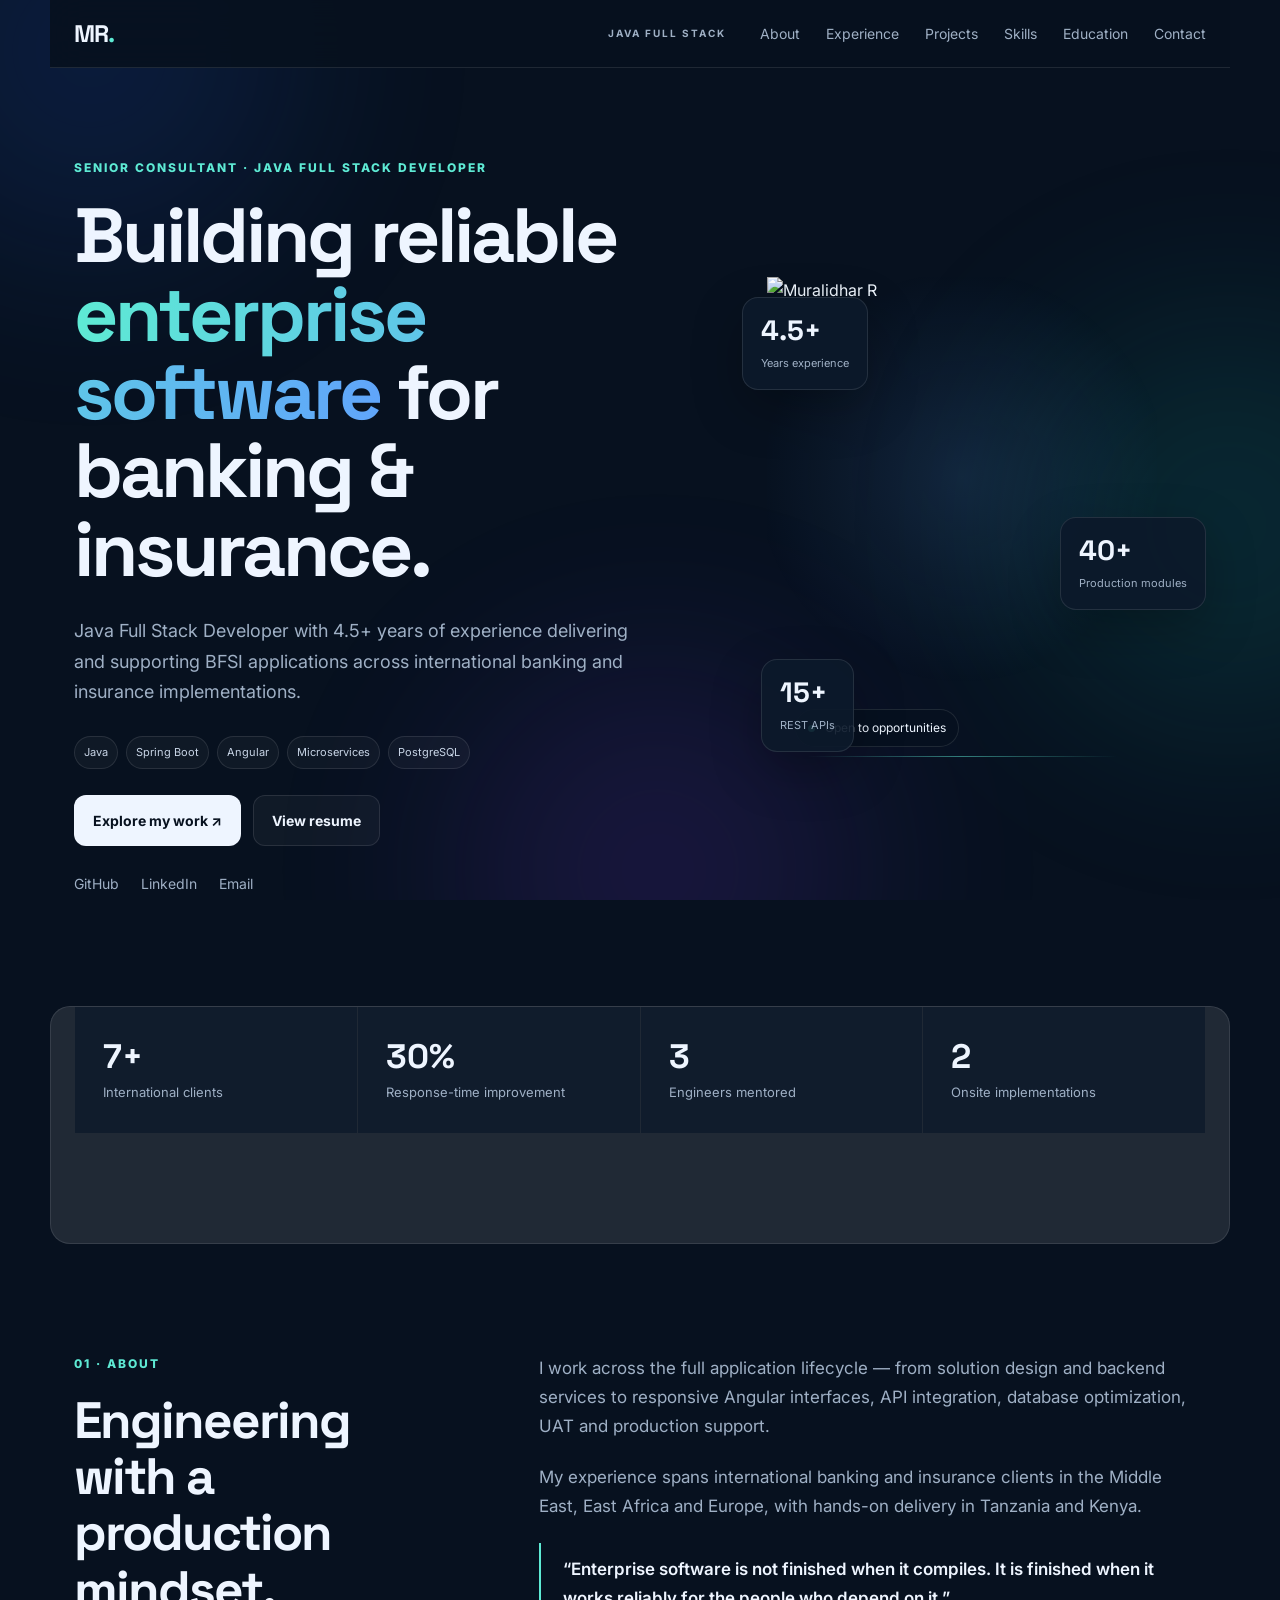
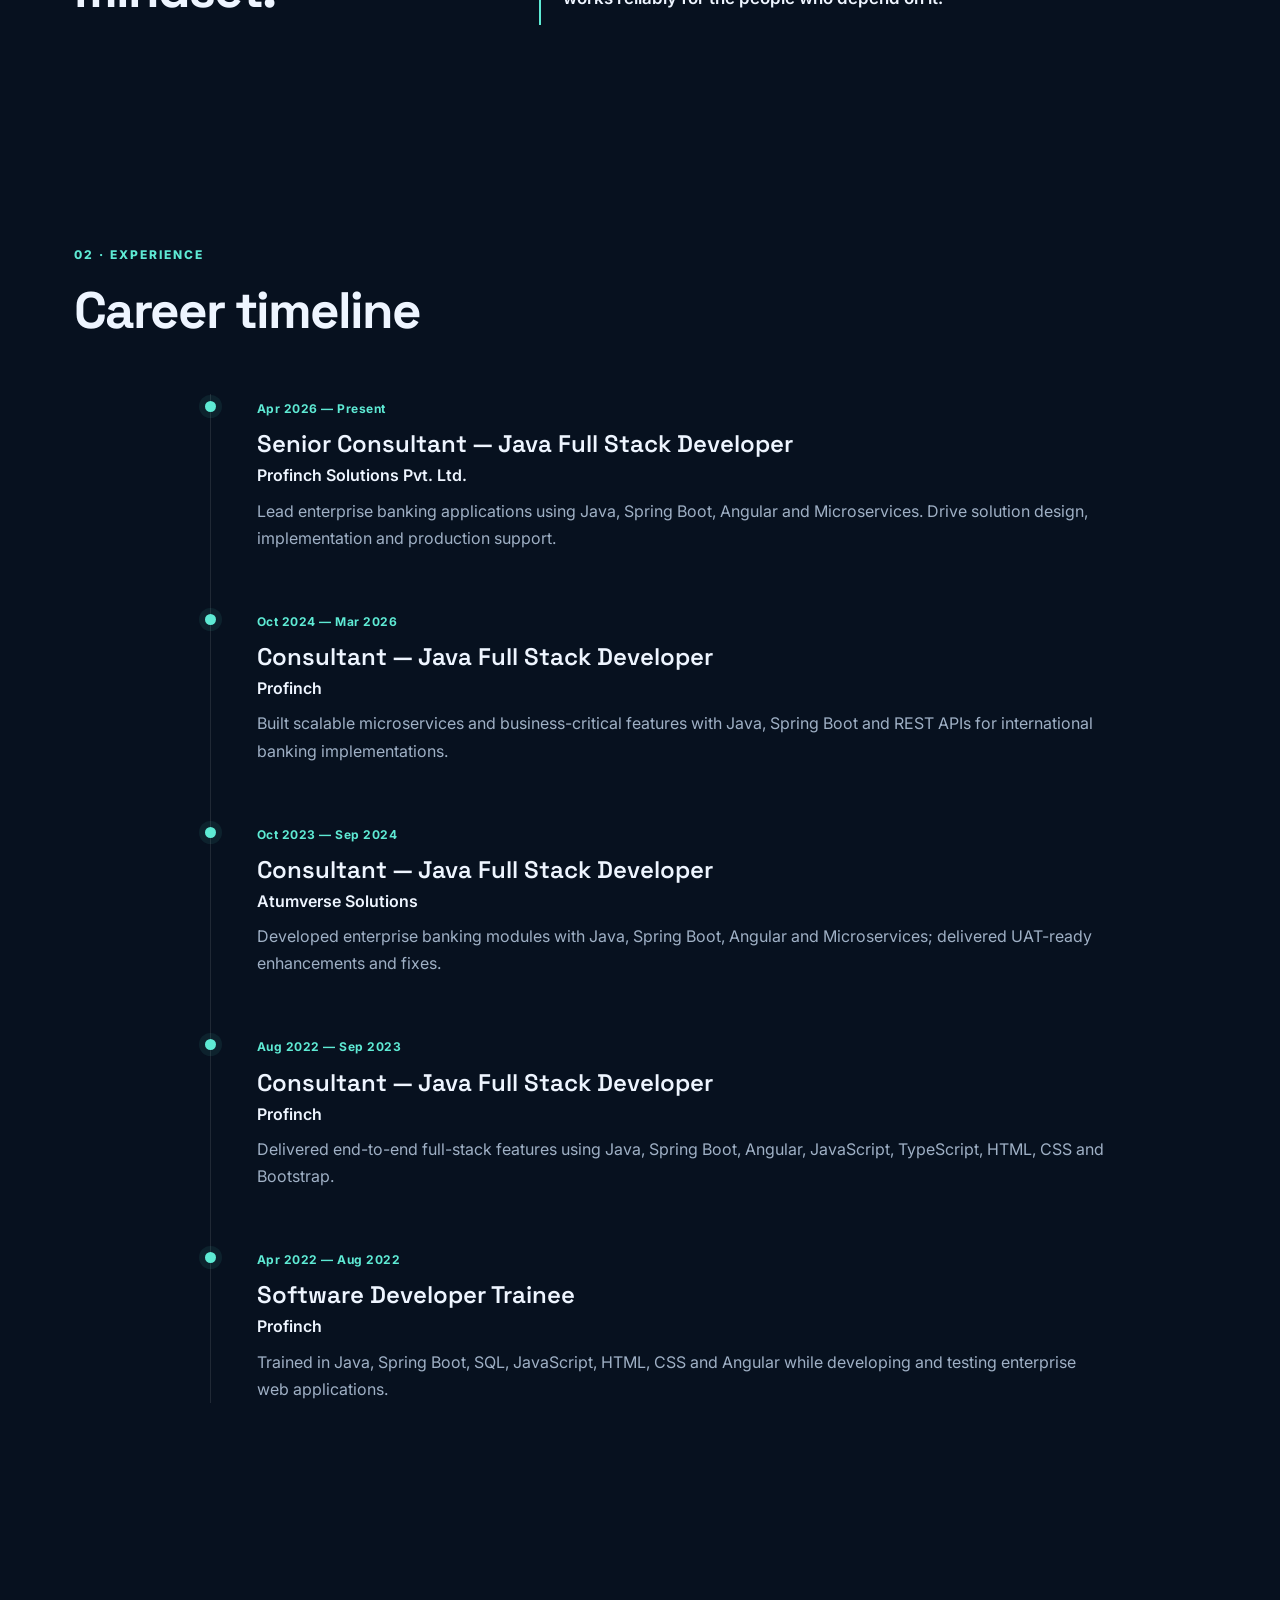
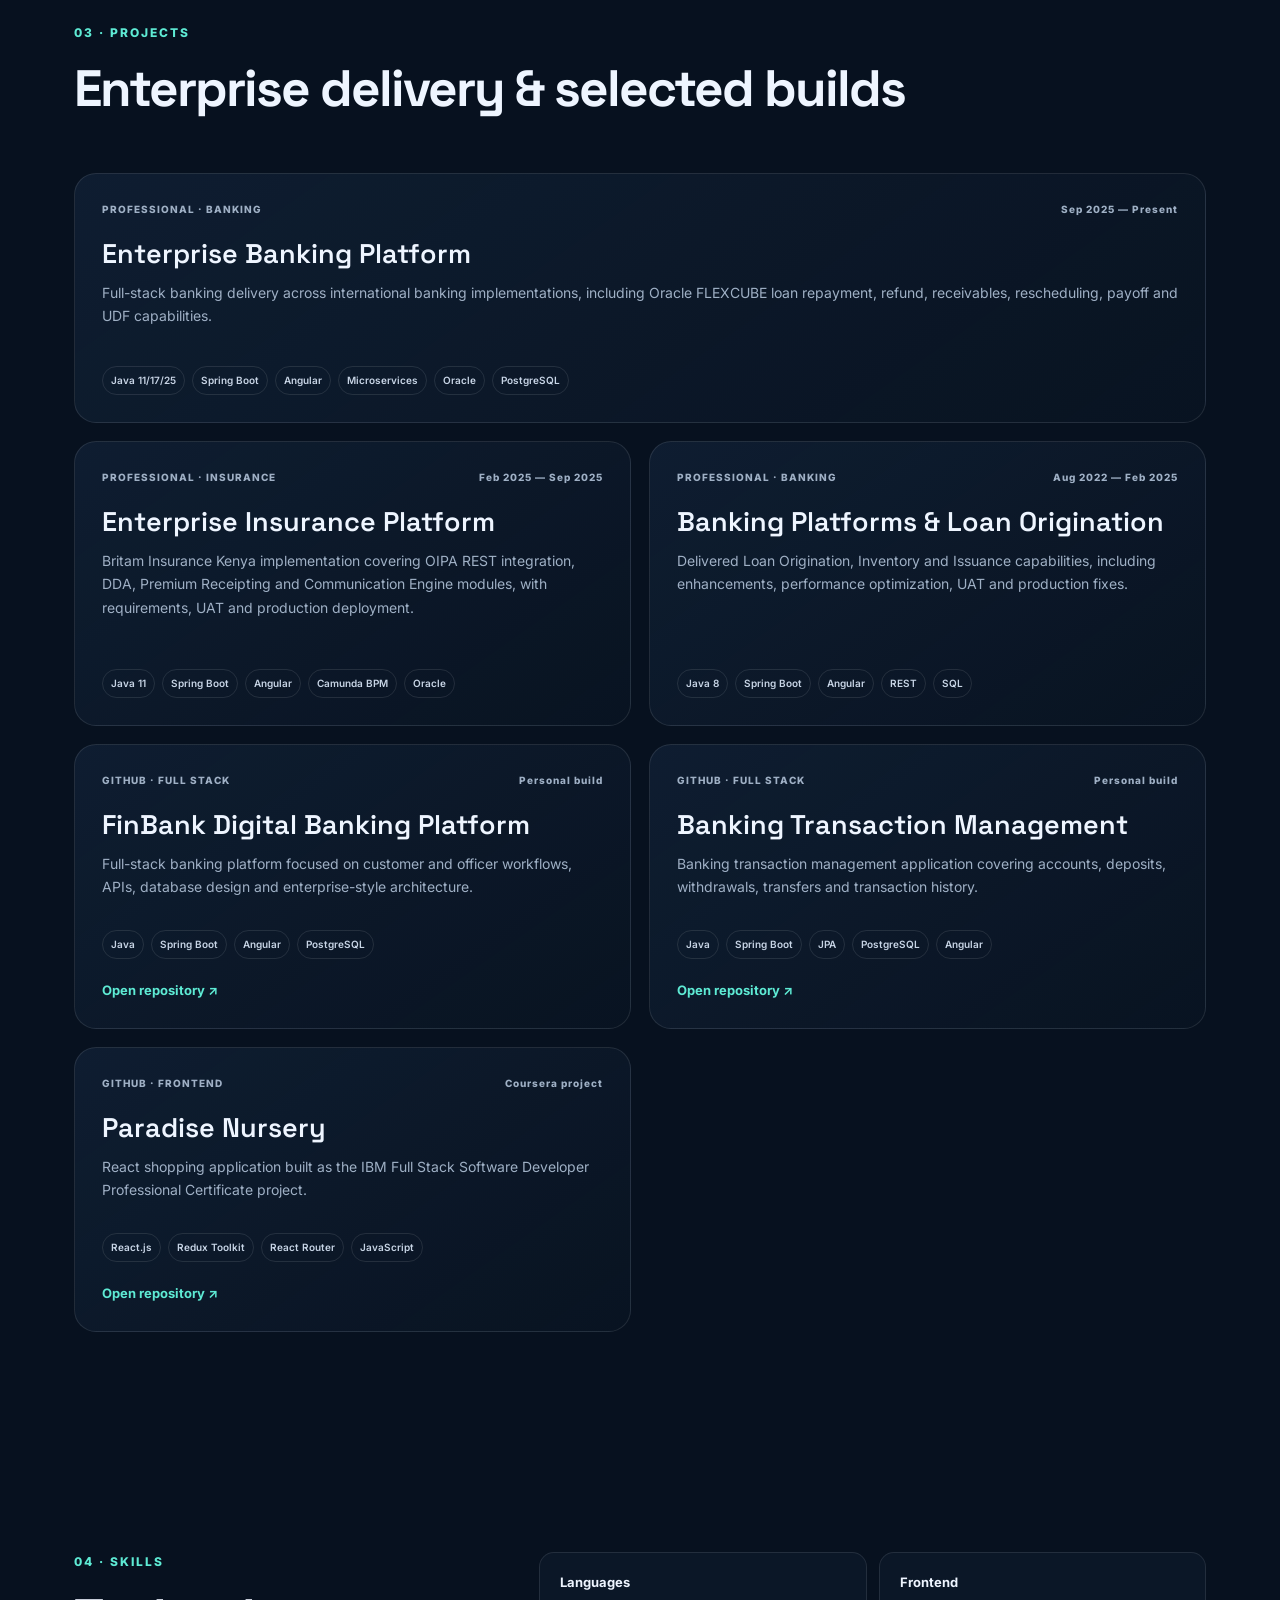
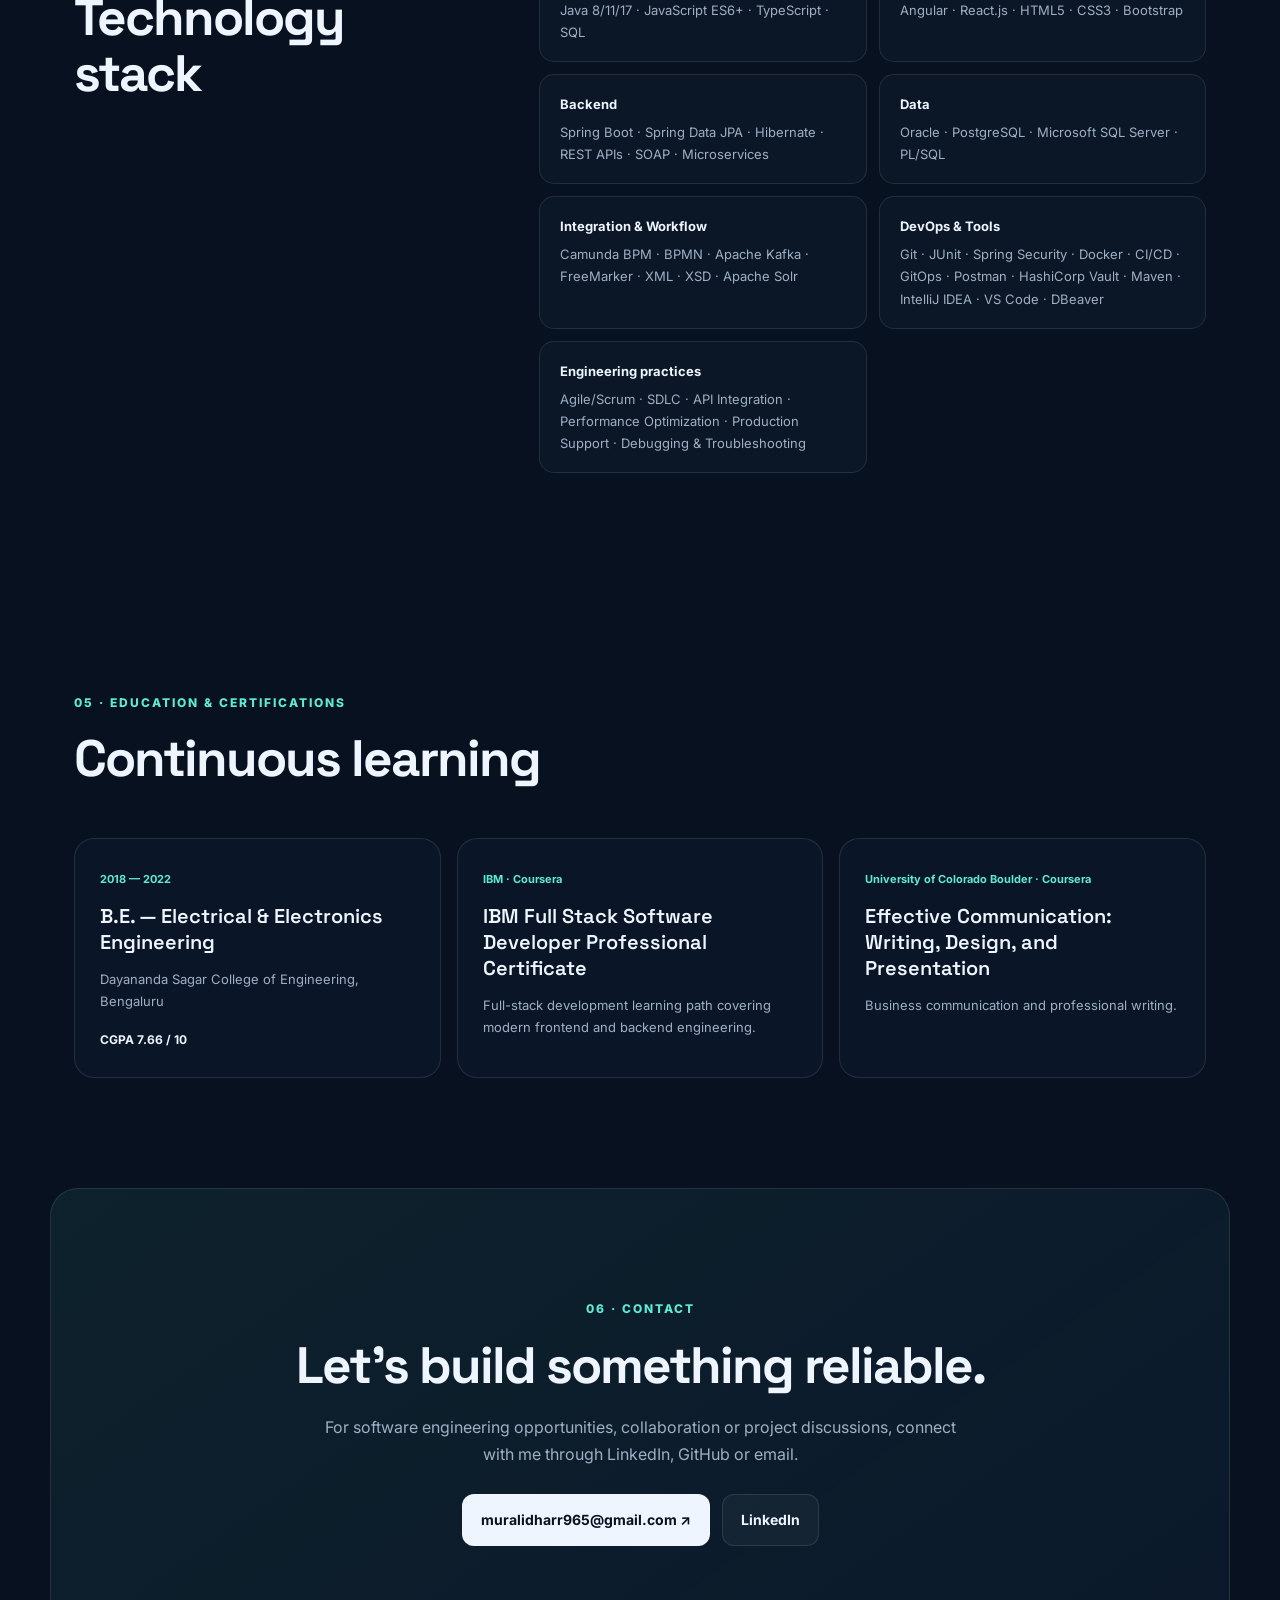
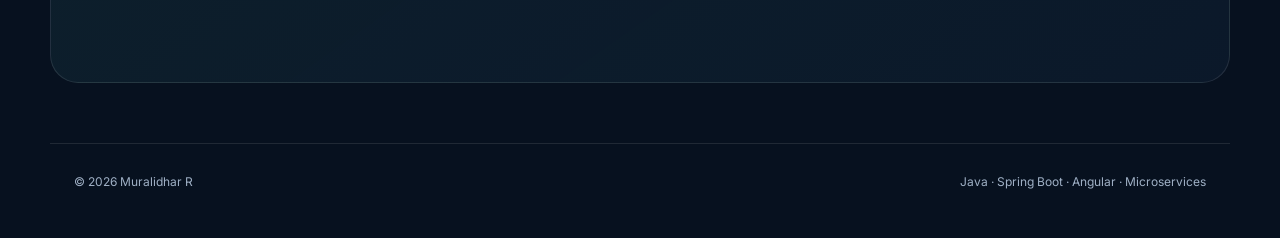
==== commit c1803727: "Restore original portfolio image presentation" ====
--- a/index.html
+++ b/index.html
@@ -32,7 +32,7 @@
 <div class="socials"><a href="https://github.com/MURALI9900" target="_blank" rel="noopener noreferrer">GitHub</a><a href="https://www.linkedin.com/in/muralidhar-fullstackdev/" target="_blank" rel="noopener noreferrer">LinkedIn</a><a href="mailto:muralidharr965@gmail.com">Email</a></div>
 </div>
 <div class="hero-visual reveal">
-<div class="portrait-card"><div class="portrait-glow"></div><img src="https://avatars.githubusercontent.com/u/90686104?v=4" alt="Muralidhar R"><div class="status"><i></i> Open to opportunities</div></div>
+<div class="portrait-card"><div class="portrait-ring"></div><img src="https://avatars.githubusercontent.com/u/90686104?v=4" alt="Muralidhar R"><div class="status"><i></i> Open to opportunities</div></div>
 <div class="floating-card card-a"><strong>4.5+</strong><span>Years experience</span></div><div class="floating-card card-b"><strong>40+</strong><span>Production modules</span></div><div class="floating-card card-c"><strong>15+</strong><span>REST APIs</span></div>
 </div>
 </section>
--- a/styles.css
+++ b/styles.css
@@ -1,9 +1,9 @@
  :root{--bg:#07111f;--panel:#0d1a2b;--text:#eef5ff;--muted:#9fb0c5;--line:rgba(255,255,255,.1);--accent:#5eead4;--accent2:#60a5fa;--max:1180px}
 *{box-sizing:border-box}html{scroll-behavior:smooth}body{margin:0;background:var(--bg);color:var(--text);font-family:Inter,system-ui,sans-serif;line-height:1.7}a{color:inherit;text-decoration:none}
 .site-bg{position:fixed;inset:0;overflow:hidden;pointer-events:none;z-index:-1}.site-bg span{position:absolute;width:420px;height:420px;border-radius:50%;filter:blur(100px);opacity:.14}.site-bg span:first-child{background:#2563eb;top:-160px;left:-120px}.site-bg span:nth-child(2){background:#14b8a6;right:-160px;top:35%}.site-bg span:nth-child(3){background:#7c3aed;bottom:-180px;left:35%}
-.nav{position:sticky;top:0;z-index:20;max-width:var(--max);margin:auto;padding:18px 24px;display:flex;align-items:center;justify-content:space-between;background:rgba(7,17,31,.9);backdrop-filter:blur(18px);border-bottom:1px solid var(--line)}.brand{font:700 26px "Space Grotesk";letter-spacing:-1px}.brand span{color:var(--accent)}nav{display:flex;gap:26px}nav a{font-size:14px;color:var(--muted);transition:.2s}nav a:hover{color:var(--text)}.menu-toggle{display:none;background:none;border:0;color:var(--text);font-size:24px}
-.section{max-width:var(--max);margin:auto;padding:110px 24px}.hero{min-height:720px;display:grid;grid-template-columns:1.08fr .92fr;align-items:center;gap:70px;padding-top:90px}.eyebrow{font-size:12px;font-weight:800;letter-spacing:2px;color:var(--accent);margin:0 0 18px}.hero h1{font:700 clamp(45px,6vw,78px)/1.02 "Space Grotesk";letter-spacing:-3px;margin:0;max-width:760px}.hero h1 span{background:linear-gradient(90deg,var(--accent),var(--accent2));-webkit-background-clip:text;background-clip:text;color:transparent}.hero-text{font-size:18px;color:var(--muted);max-width:690px;margin:28px 0}.hero-actions{display:flex;gap:12px;flex-wrap:wrap;margin:26px 0}.btn{padding:13px 18px;border:1px solid var(--line);border-radius:12px;font-weight:700;font-size:14px;transition:.2s}.btn.primary{background:var(--text);color:#07111f}.btn.secondary{background:rgba(255,255,255,.04)}.btn:hover{transform:translateY(-2px);border-color:rgba(255,255,255,.25)}.socials{display:flex;gap:22px;color:var(--muted);font-size:14px}.socials a:hover,.text-link:hover{color:var(--accent)}
-.hero-visual{position:relative;min-height:520px;display:grid;place-items:center}.portrait-card{width:min(360px,72vw);height:430px;border:1px solid var(--line);border-radius:34px;padding:18px;background:linear-gradient(145deg,rgba(255,255,255,.1),rgba(255,255,255,.025));box-shadow:0 30px 90px rgba(0,0,0,.35);position:relative;transform:rotate(2deg)}.portrait-card img{width:100%;height:100%;object-fit:cover;border-radius:24px;display:block}.portrait-ring{position:absolute;inset:-18px;border:1px solid rgba(94,234,212,.3);border-radius:40px;transform:rotate(-5deg)}.status{position:absolute;left:28px;bottom:30px;background:rgba(7,17,31,.85);border:1px solid var(--line);padding:8px 12px;border-radius:999px;font-size:12px}.status i{display:inline-block;width:7px;height:7px;border-radius:50%;background:var(--accent);margin-right:7px}.floating-card{position:absolute;background:rgba(13,26,43,.92);border:1px solid var(--line);border-radius:16px;padding:14px 18px;box-shadow:0 18px 50px rgba(0,0,0,.25)}.floating-card strong{display:block;font:700 28px "Space Grotesk"}.floating-card span{font-size:11px;color:var(--muted)}.card-a{top:30px;left:5%}.card-b{right:0;top:48%}.card-c{bottom:35px;left:9%}
+.nav{position:sticky;top:0;z-index:20;max-width:var(--max);margin:auto;padding:18px 24px;display:flex;align-items:center;justify-content:space-between;background:rgba(7,17,31,.9);backdrop-filter:blur(18px);border-bottom:1px solid var(--line)}.brand{display:flex;align-items:center;font:700 24px "Space Grotesk";letter-spacing:-1px}.brand-mark{color:var(--text)}.brand-dot{color:var(--accent)}.nav-label{margin-left:auto;margin-right:34px;font-size:10px;letter-spacing:2px;color:var(--muted);font-weight:700}nav{display:flex;gap:26px}nav a{font-size:14px;color:var(--muted);transition:.2s}nav a:hover{color:var(--text)}.menu-toggle{display:none;background:none;border:0;color:var(--text);font-size:24px}
+.section{max-width:var(--max);margin:auto;padding:110px 24px}.hero{min-height:720px;display:grid;grid-template-columns:1.08fr .92fr;align-items:center;gap:70px;padding-top:90px}.eyebrow{font-size:12px;font-weight:800;letter-spacing:2px;color:var(--accent);margin:0 0 18px}.hero h1{font:700 clamp(45px,6vw,78px)/1.02 "Space Grotesk";letter-spacing:-3px;margin:0;max-width:760px}.hero h1 span{background:linear-gradient(90deg,var(--accent),var(--accent2));-webkit-background-clip:text;background-clip:text;color:transparent}.hero-text{font-size:18px;color:var(--muted);max-width:690px;margin:28px 0}.hero-actions{display:flex;gap:12px;flex-wrap:wrap;margin:26px 0}.btn{padding:13px 18px;border:1px solid var(--line);border-radius:12px;font-weight:700;font-size:14px;transition:.2s}.btn.primary{background:var(--text);color:#07111f}.btn.secondary{background:rgba(255,255,255,.04)}.btn:hover{transform:translateY(-2px);border-color:rgba(255,255,255,.25)}.hero-stack{display:flex;gap:8px;flex-wrap:wrap;margin:4px 0 4px}.hero-stack span{font-size:11px;color:#c8d5e6;border:1px solid var(--line);background:rgba(255,255,255,.035);padding:6px 9px;border-radius:999px}.socials{display:flex;gap:22px;color:var(--muted);font-size:14px}.socials a:hover,.text-link:hover{color:var(--accent)}
+.hero-visual{position:relative;min-height:520px;display:grid;place-items:center}.portrait-card{width:min(390px,74vw);height:500px;position:relative;display:flex;align-items:flex-end;justify-content:center;background:radial-gradient(circle at 50% 40%,rgba(96,165,250,.13),transparent 58%);overflow:visible}.portrait-card img{width:100%;height:100%;object-fit:cover;object-position:center top;border-radius:0 0 46% 46%;display:block;mask-image:linear-gradient(to bottom,black 0%,black 84%,transparent 100%);-webkit-mask-image:linear-gradient(to bottom,black 0%,black 84%,transparent 100%);filter:saturate(.98) contrast(1.02)}.portrait-glow{position:absolute;width:300px;height:300px;top:90px;border-radius:50%;background:rgba(94,234,212,.12);filter:blur(70px);z-index:-1}.portrait-card:after{content:"";position:absolute;left:10%;right:10%;bottom:4%;height:1px;background:linear-gradient(90deg,transparent,rgba(94,234,212,.5),transparent)}.status{position:absolute;left:28px;bottom:30px;background:rgba(7,17,31,.85);border:1px solid var(--line);padding:8px 12px;border-radius:999px;font-size:12px}.status i{display:inline-block;width:7px;height:7px;border-radius:50%;background:var(--accent);margin-right:7px}.floating-card{position:absolute;background:rgba(13,26,43,.92);border:1px solid var(--line);border-radius:16px;padding:14px 18px;box-shadow:0 18px 50px rgba(0,0,0,.25)}.floating-card strong{display:block;font:700 28px "Space Grotesk"}.floating-card span{font-size:11px;color:var(--muted)}.card-a{top:30px;left:5%}.card-b{right:0;top:48%}.card-c{bottom:35px;left:9%}
 .stats{padding-top:0;display:grid;grid-template-columns:repeat(4,1fr);gap:1px;background:var(--line);border:1px solid var(--line);border-radius:20px;overflow:hidden}.stats div{background:rgba(13,26,43,.8);padding:28px}.stats strong{display:block;font:700 34px "Space Grotesk"}.stats span{font-size:13px;color:var(--muted)}
 .two-col{display:grid;grid-template-columns:.72fr 1.28fr;gap:90px}.section-heading h2,.contact h2{font:700 clamp(34px,4vw,54px)/1.1 "Space Grotesk";letter-spacing:-2px;margin:0}.content{font-size:17px;color:var(--muted)}.content p{margin-top:0;margin-bottom:22px}.quote{border-left:2px solid var(--accent);padding:12px 0 12px 22px;color:var(--text);font-weight:600}
 .timeline{max-width:900px;margin-top:55px;margin-left:12%;border-left:1px solid var(--line)}.timeline-item{position:relative;padding:0 0 55px 46px}.timeline-item:last-child{padding-bottom:0}.dot{position:absolute;left:-6px;top:7px;width:11px;height:11px;border-radius:50%;background:var(--accent);box-shadow:0 0 0 6px rgba(94,234,212,.08)}.period{font-size:12px;color:var(--accent);font-weight:700;letter-spacing:.5px}.timeline h3{font:600 24px "Space Grotesk";margin:7px 0 0}.company{color:var(--text)!important;font-weight:600;margin:3px 0 8px!important}.timeline p{color:var(--muted);margin:0}
@@ -12,5 +12,5 @@
 footer{max-width:var(--max);margin:auto;padding:28px 24px 45px;border-top:1px solid var(--line);display:flex;justify-content:space-between;color:var(--muted);font-size:12px}
 /* Visible by default. JavaScript only enhances the entrance animation. */
 .reveal{opacity:1;transform:none}.reveal.animate{animation:rise .7s ease both}@keyframes rise{from{opacity:0;transform:translateY(18px)}to{opacity:1;transform:none}}
-@media(max-width:800px){.nav{padding:15px 18px}.menu-toggle{display:block}nav{display:none;position:absolute;top:68px;left:0;right:0;padding:20px;flex-direction:column;background:#081525;border-bottom:1px solid var(--line)}nav.open{display:flex}.section{padding:78px 18px}.hero{grid-template-columns:1fr;min-height:auto;padding-top:65px}.hero h1{letter-spacing:-2px}.hero-visual{min-height:470px}.stats{grid-template-columns:1fr 1fr}.two-col{grid-template-columns:1fr;gap:30px}.timeline{margin-left:8px}.project-grid{grid-template-columns:1fr}.project-card.featured{grid-column:span 1}.skills,.edu-grid{grid-template-columns:1fr}.floating-card{display:none}footer{flex-direction:column;gap:8px}}
-@media(max-width:480px){.hero h1{font-size:43px}.hero-text{font-size:16px}.portrait-card{height:390px}.stats div{padding:20px 15px}.stats strong{font-size:27px}}+@media(max-width:800px){.nav{padding:15px 18px}.nav-label{display:none}.menu-toggle{display:block}nav{display:none;position:absolute;top:68px;left:0;right:0;padding:20px;flex-direction:column;background:#081525;border-bottom:1px solid var(--line)}nav.open{display:flex}.section{padding:78px 18px}.hero{grid-template-columns:1fr;min-height:auto;padding-top:65px}.hero h1{letter-spacing:-2px}.hero-visual{min-height:470px}.stats{grid-template-columns:1fr 1fr}.two-col{grid-template-columns:1fr;gap:30px}.timeline{margin-left:8px}.project-grid{grid-template-columns:1fr}.project-card.featured{grid-column:span 1}.skills,.edu-grid{grid-template-columns:1fr}.floating-card{display:none}footer{flex-direction:column;gap:8px}}
+@media(max-width:480px){.hero h1{font-size:43px}.hero-text{font-size:16px}.portrait-card{height:430px}.stats div{padding:20px 15px}.stats strong{font-size:27px}}
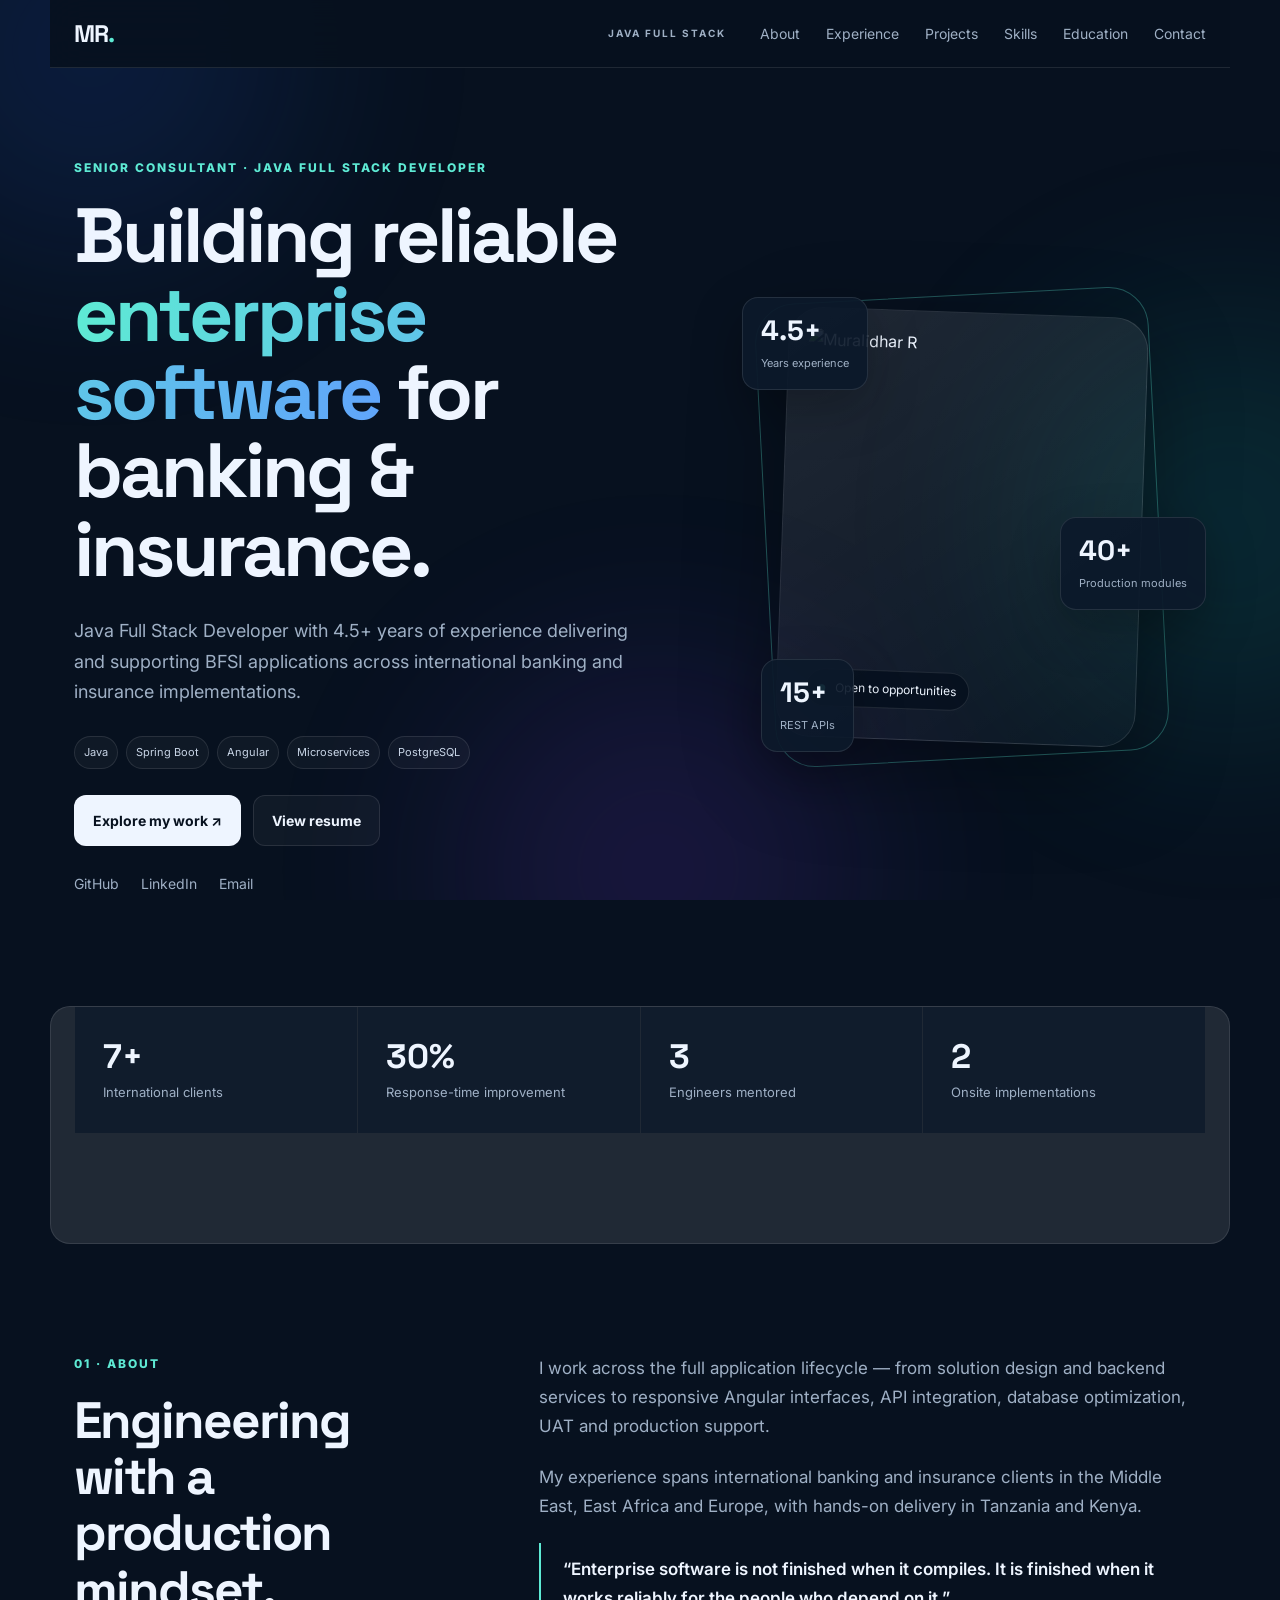
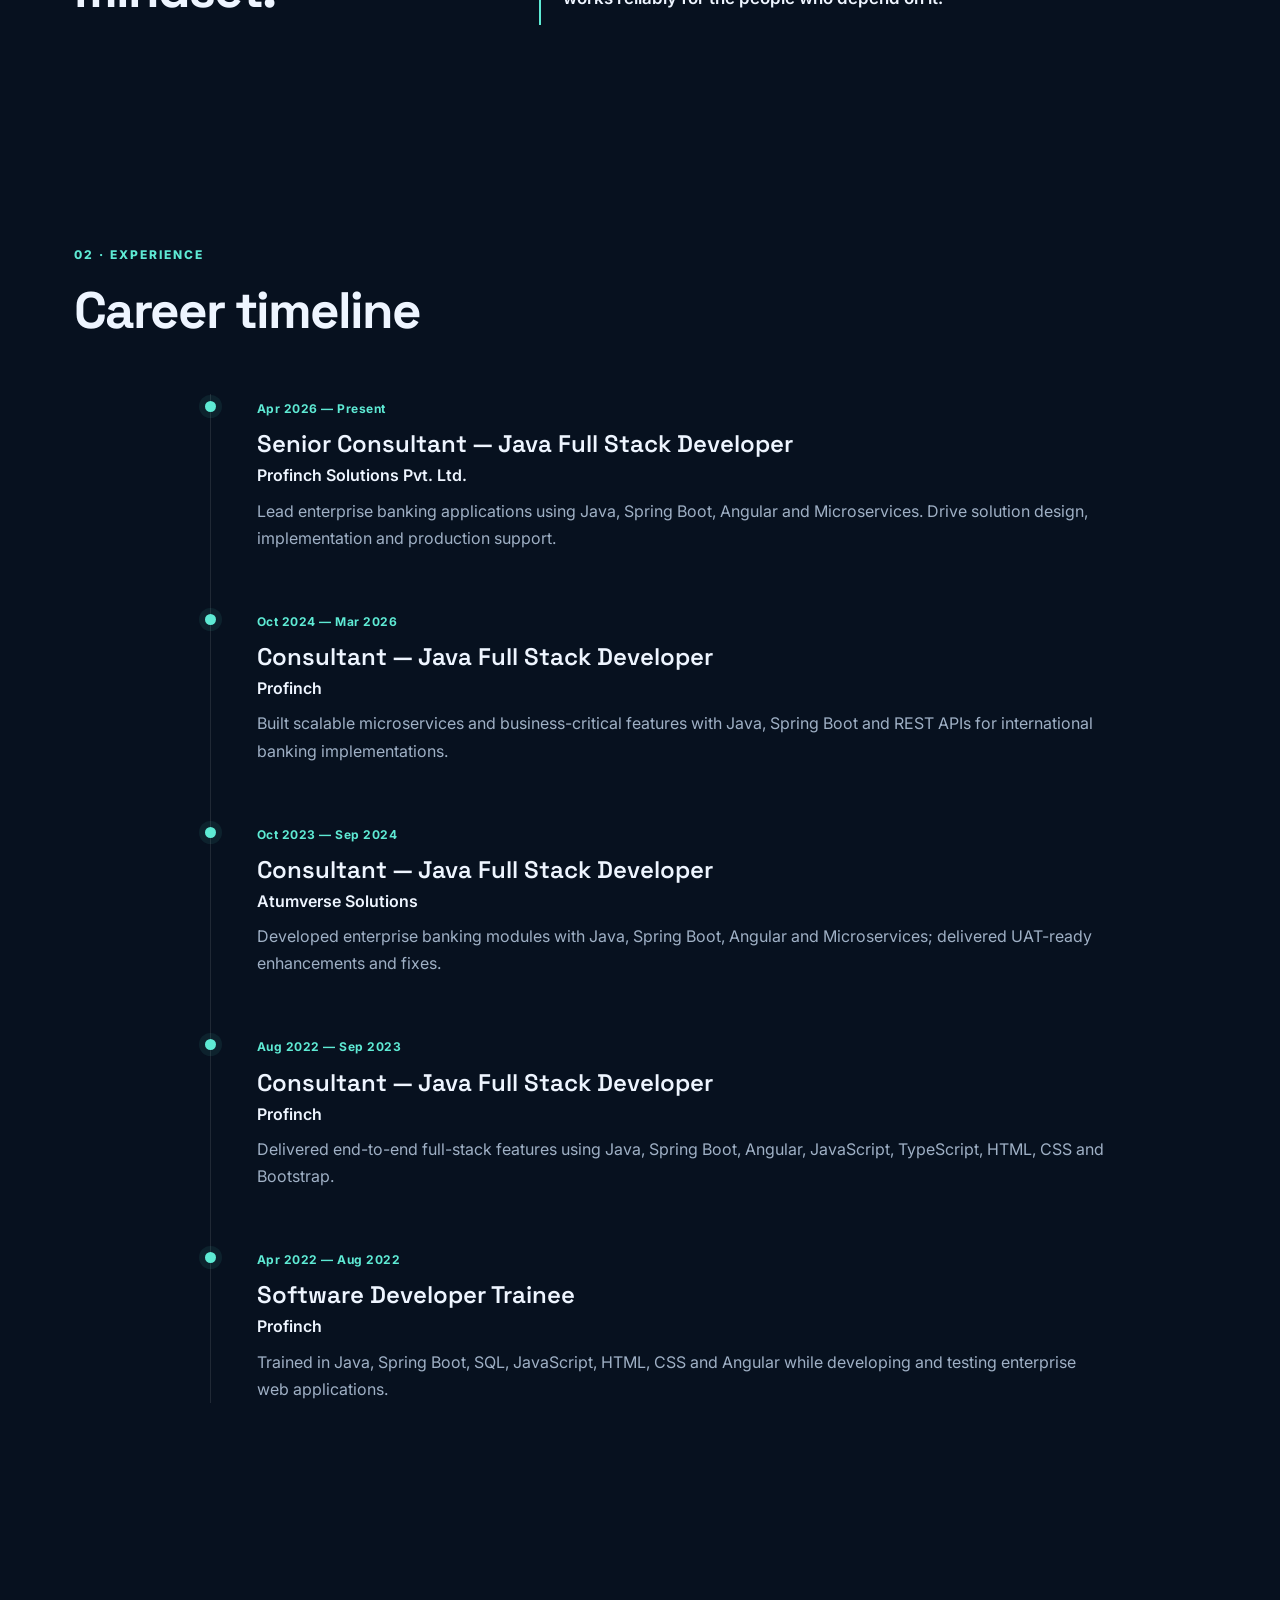
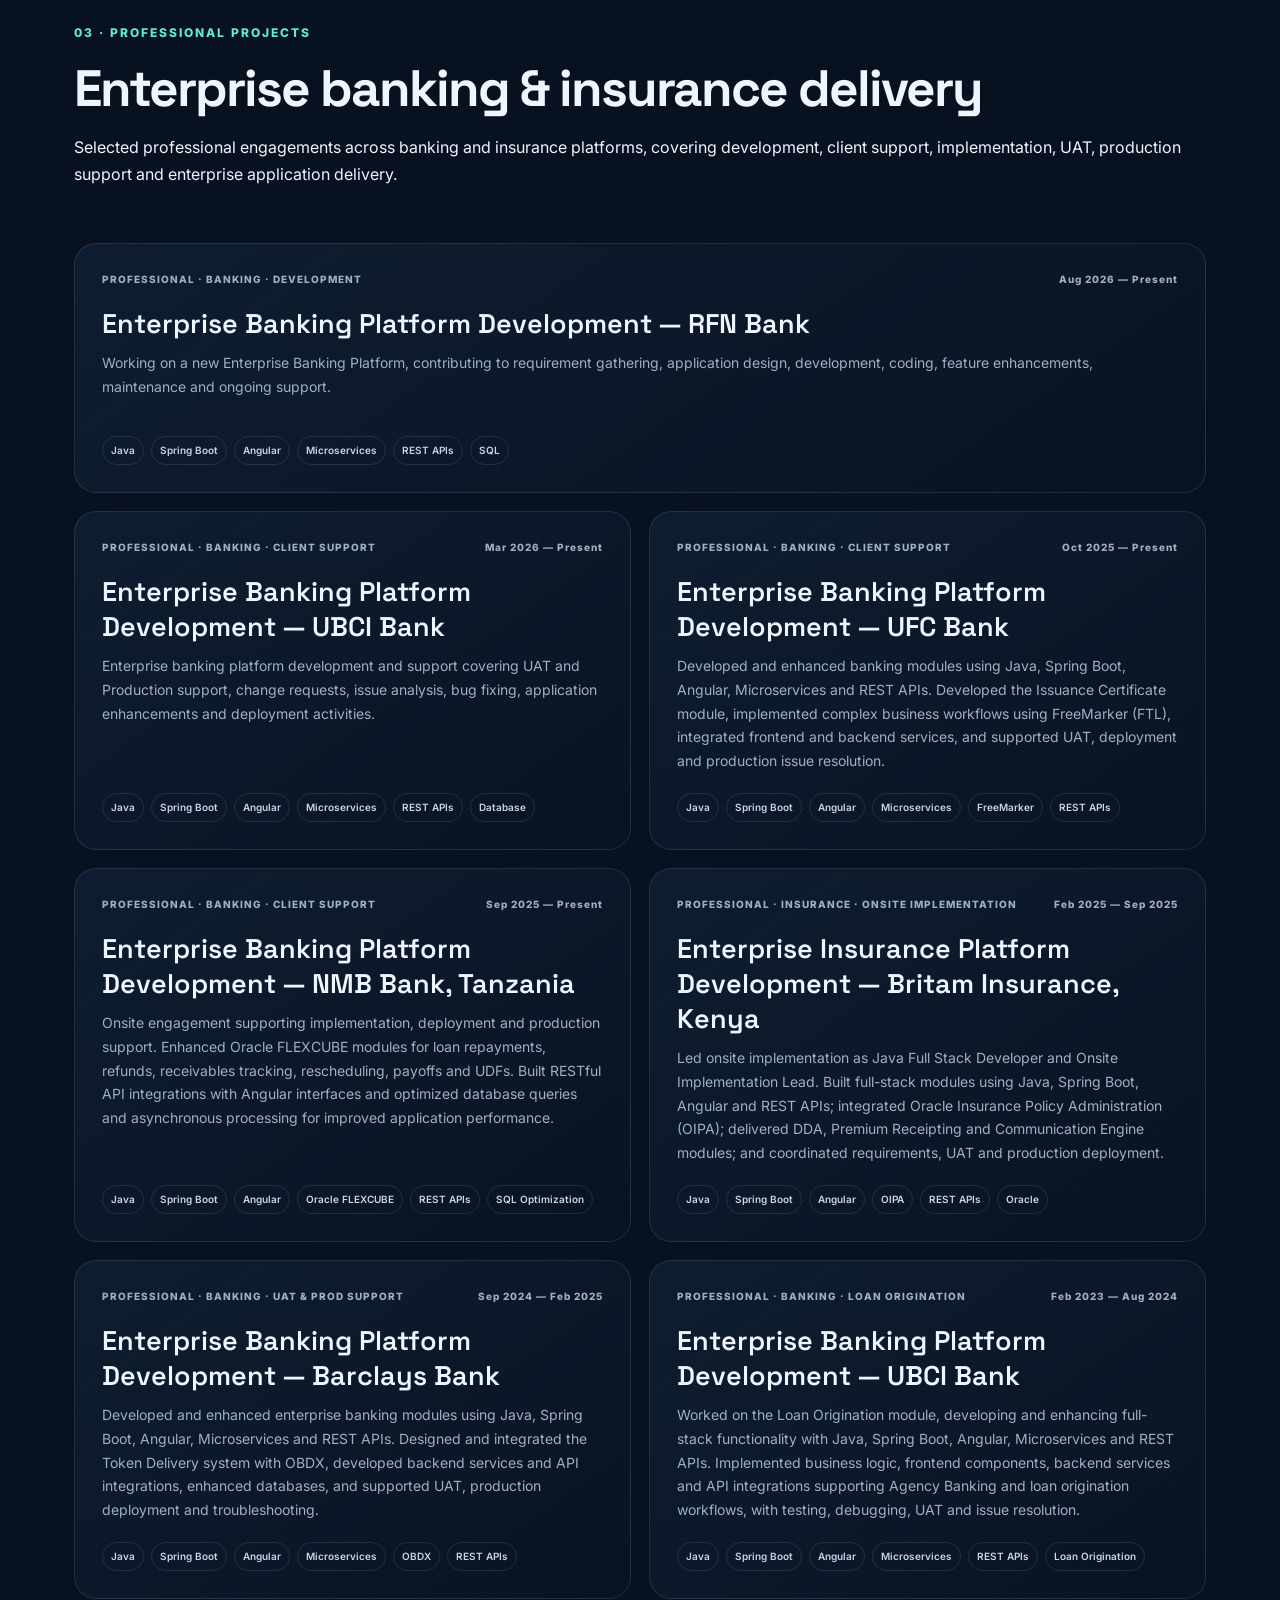
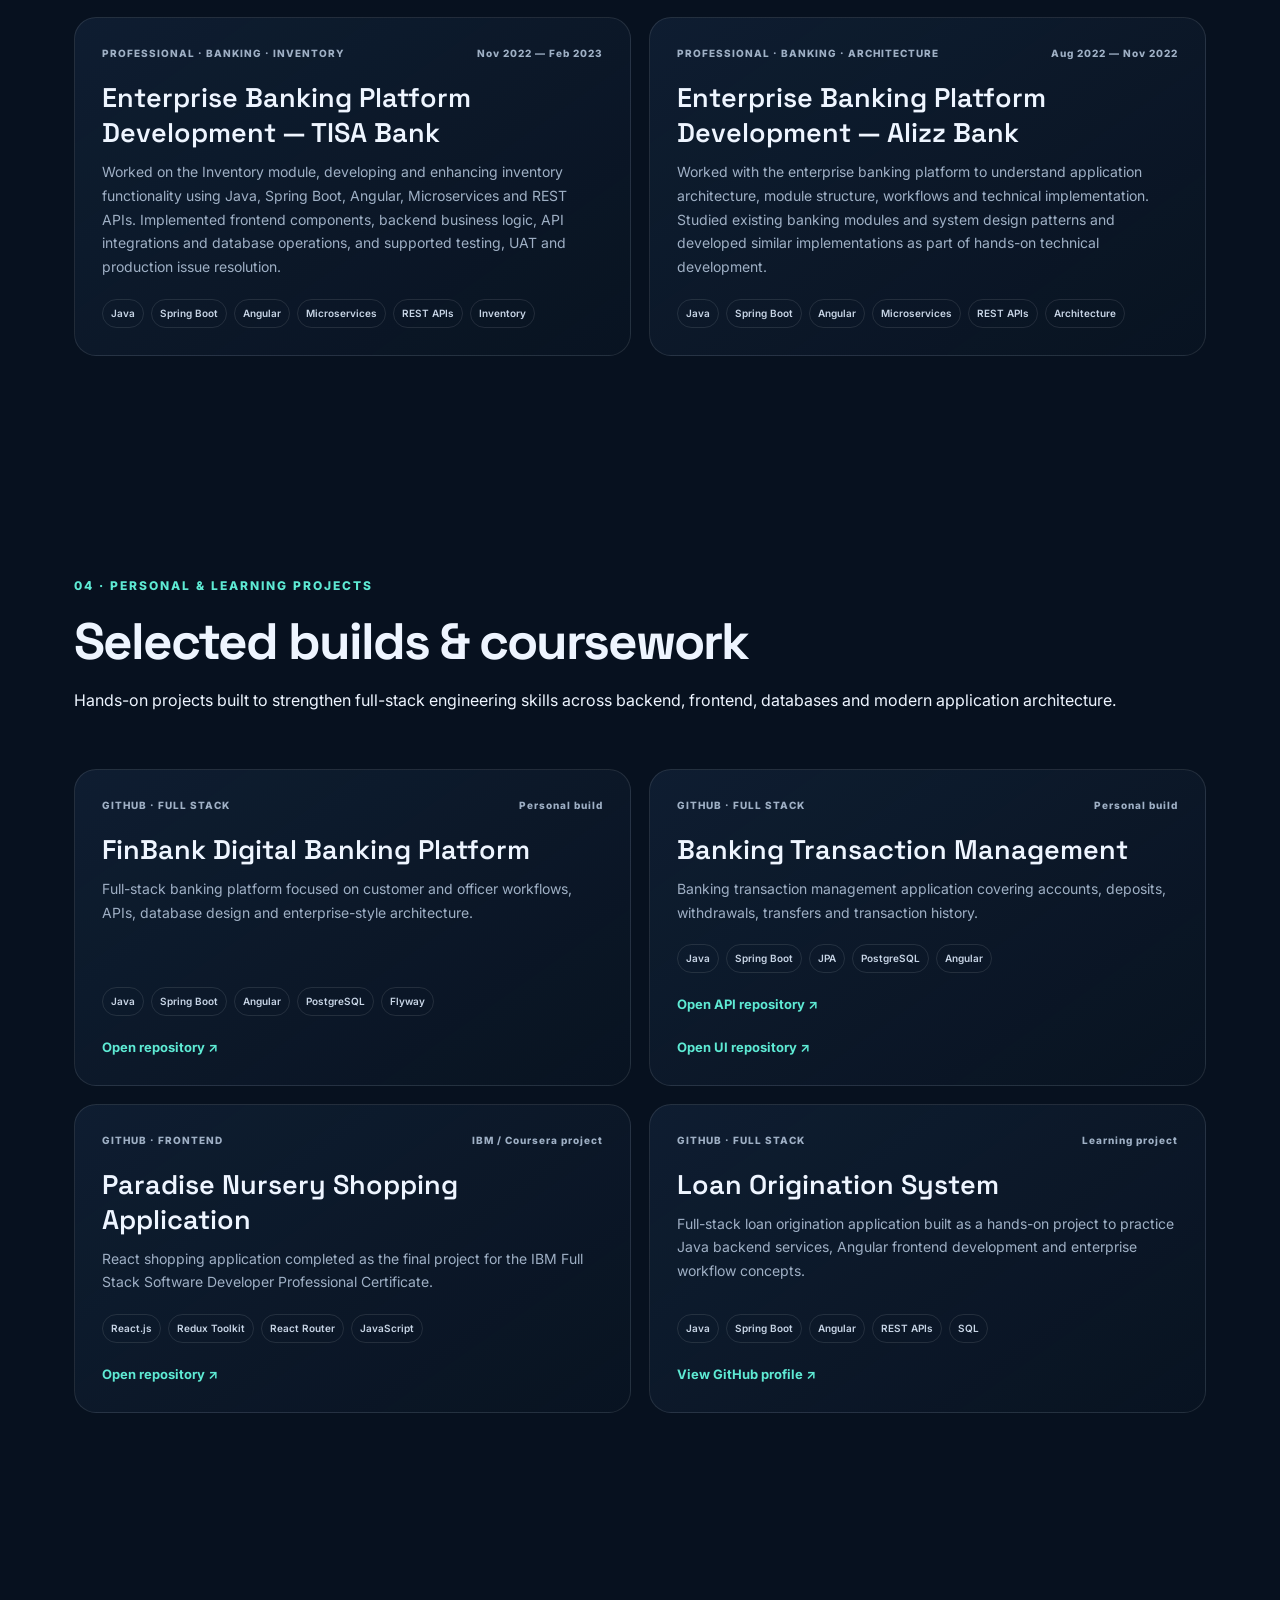
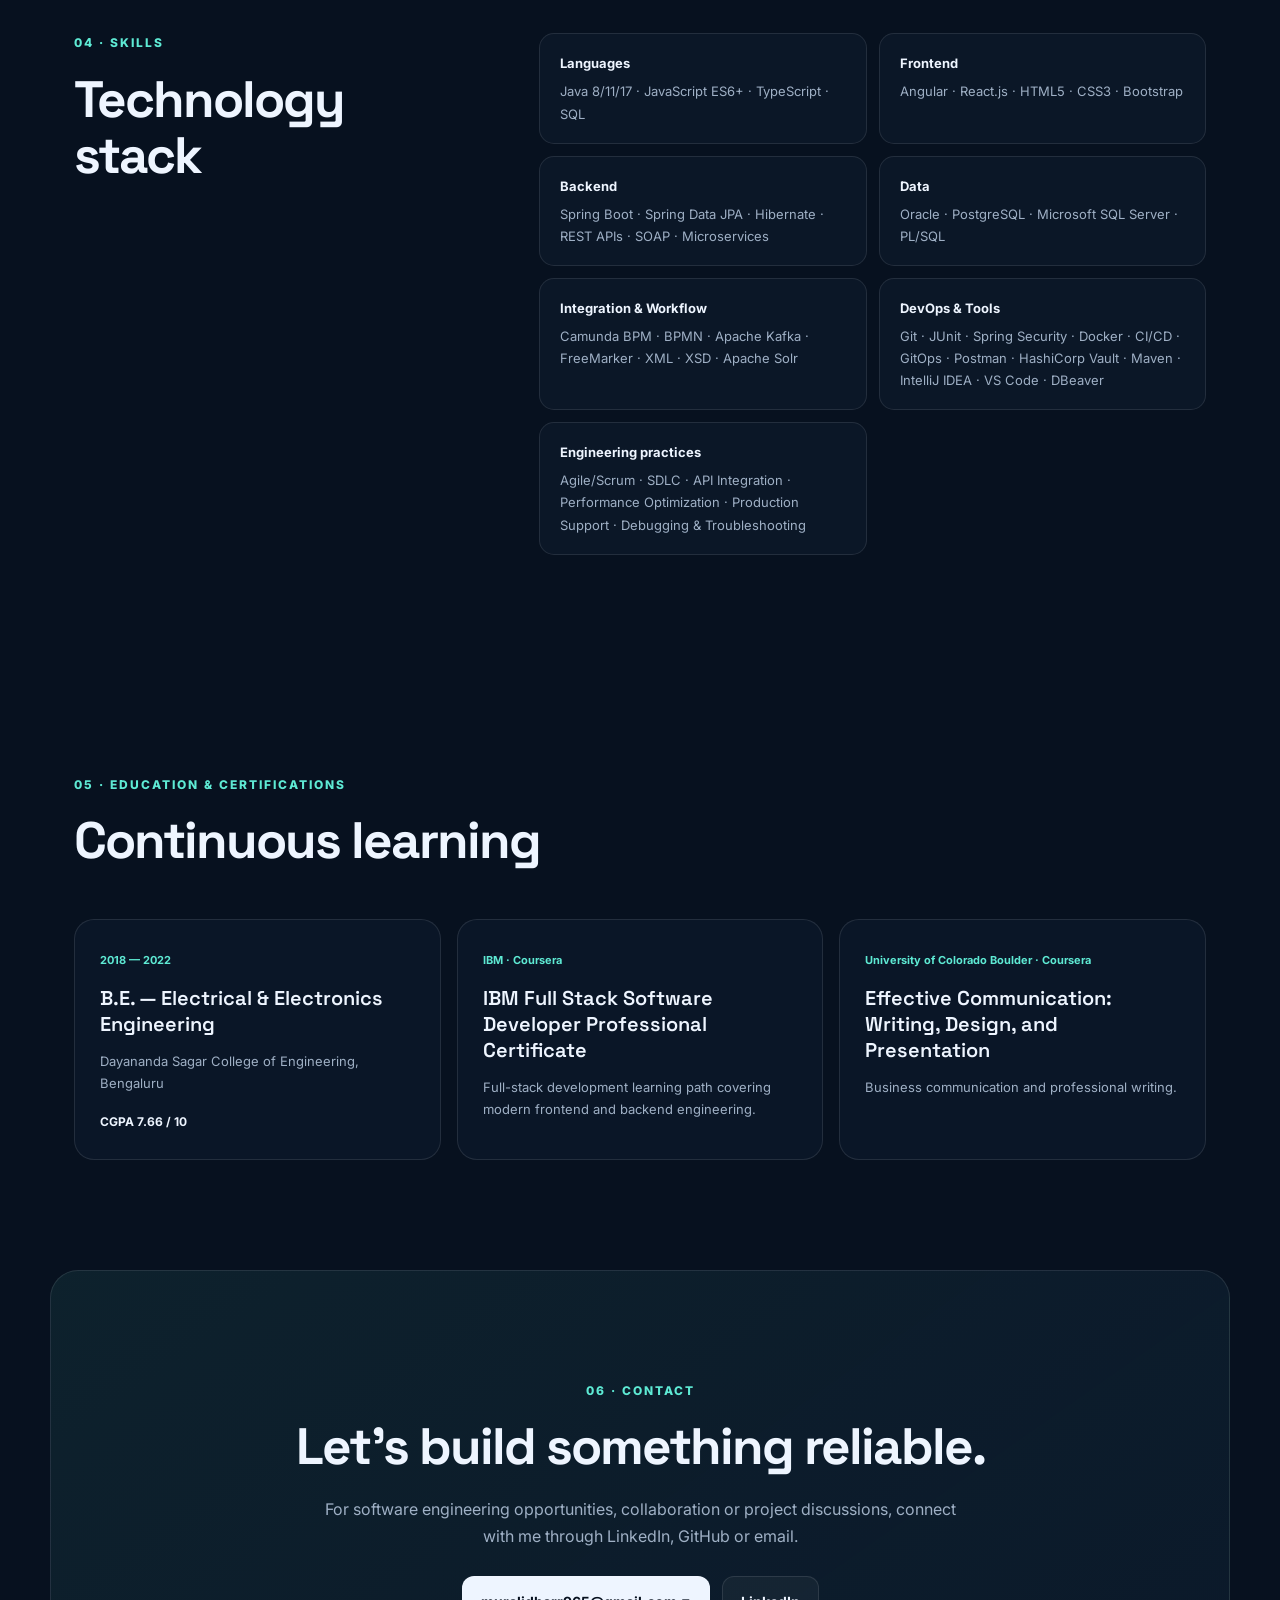
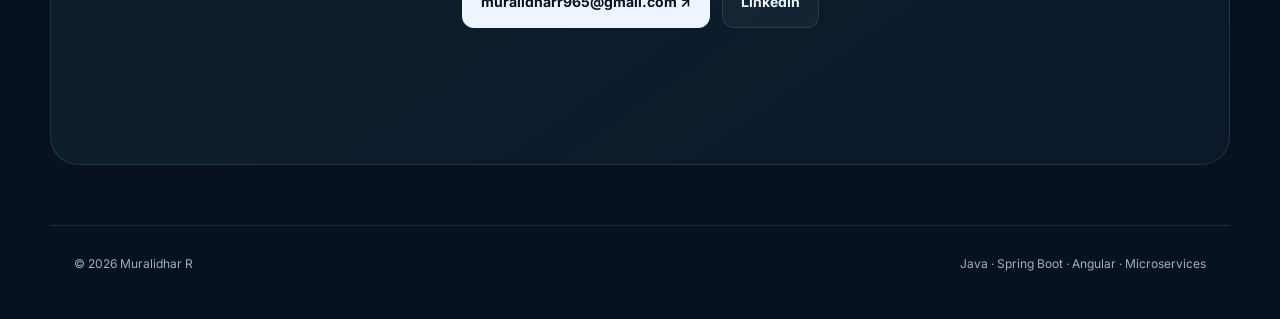
==== commit 74bb8ed3: "Add complete professional and personal project portfolio" ====
--- a/index.html
+++ b/index.html
@@ -45,13 +45,22 @@
 <article class="timeline-item reveal"><div class="dot"></div><div><span class="period">Aug 2022 — Sep 2023</span><h3>Consultant — Java Full Stack Developer</h3><p class="company">Profinch</p><p>Delivered end-to-end full-stack features using Java, Spring Boot, Angular, JavaScript, TypeScript, HTML, CSS and Bootstrap.</p></div></article>
 <article class="timeline-item reveal"><div class="dot"></div><div><span class="period">Apr 2022 — Aug 2022</span><h3>Software Developer Trainee</h3><p class="company">Profinch</p><p>Trained in Java, Spring Boot, SQL, JavaScript, HTML, CSS and Angular while developing and testing enterprise web applications.</p></div></article>
 </div></section>
-<section id="projects" class="section"><div class="section-heading reveal"><p class="eyebrow">03 · PROJECTS</p><h2>Enterprise delivery &amp; selected builds</h2></div><div class="project-grid">
-<article class="project-card featured reveal"><div class="project-top"><span>PROFESSIONAL · BANKING</span><span>Sep 2025 — Present</span></div><h3>Enterprise Banking Platform</h3><p>Full-stack banking delivery across international banking implementations, including Oracle FLEXCUBE loan repayment, refund, receivables, rescheduling, payoff and UDF capabilities.</p><div class="tags"><b>Java 11/17/25</b><b>Spring Boot</b><b>Angular</b><b>Microservices</b><b>Oracle</b><b>PostgreSQL</b></div></article>
-<article class="project-card reveal"><div class="project-top"><span>PROFESSIONAL · INSURANCE</span><span>Feb 2025 — Sep 2025</span></div><h3>Enterprise Insurance Platform</h3><p>Britam Insurance Kenya implementation covering OIPA REST integration, DDA, Premium Receipting and Communication Engine modules, with requirements, UAT and production deployment.</p><div class="tags"><b>Java 11</b><b>Spring Boot</b><b>Angular</b><b>Camunda BPM</b><b>Oracle</b></div></article>
-<article class="project-card reveal"><div class="project-top"><span>PROFESSIONAL · BANKING</span><span>Aug 2022 — Feb 2025</span></div><h3>Banking Platforms &amp; Loan Origination</h3><p>Delivered Loan Origination, Inventory and Issuance capabilities, including enhancements, performance optimization, UAT and production fixes.</p><div class="tags"><b>Java 8</b><b>Spring Boot</b><b>Angular</b><b>REST</b><b>SQL</b></div></article>
-<article class="project-card github-card reveal"><div class="project-top"><span>GITHUB · FULL STACK</span><span>Personal build</span></div><h3>FinBank Digital Banking Platform</h3><p>Full-stack banking platform focused on customer and officer workflows, APIs, database design and enterprise-style architecture.</p><div class="tags"><b>Java</b><b>Spring Boot</b><b>Angular</b><b>PostgreSQL</b></div><a class="text-link" href="https://github.com/MURALI9900/finbank-digital-banking-platform" target="_blank" rel="noopener noreferrer">Open repository ↗</a></article>
-<article class="project-card github-card reveal"><div class="project-top"><span>GITHUB · FULL STACK</span><span>Personal build</span></div><h3>Banking Transaction Management</h3><p>Banking transaction management application covering accounts, deposits, withdrawals, transfers and transaction history.</p><div class="tags"><b>Java</b><b>Spring Boot</b><b>JPA</b><b>PostgreSQL</b><b>Angular</b></div><a class="text-link" href="https://github.com/MURALI9900/banking-transaction-management-api" target="_blank" rel="noopener noreferrer">Open repository ↗</a></article>
-<article class="project-card github-card reveal"><div class="project-top"><span>GITHUB · FRONTEND</span><span>Coursera project</span></div><h3>Paradise Nursery</h3><p>React shopping application built as the IBM Full Stack Software Developer Professional Certificate project.</p><div class="tags"><b>React.js</b><b>Redux Toolkit</b><b>React Router</b><b>JavaScript</b></div><a class="text-link" href="https://github.com/MURALI9900/paradise-nursery" target="_blank" rel="noopener noreferrer">Open repository ↗</a></article>
+<section id="projects" class="section"><div class="section-heading reveal"><p class="eyebrow">03 · PROFESSIONAL PROJECTS</p><h2>Enterprise banking &amp; insurance delivery</h2><p class="section-intro">Selected professional engagements across banking and insurance platforms, covering development, client support, implementation, UAT, production support and enterprise application delivery.</p></div><div class="project-grid">
+<article class="project-card featured reveal"><div class="project-top"><span>PROFESSIONAL · BANKING · DEVELOPMENT</span><span>Aug 2026 — Present</span></div><h3>Enterprise Banking Platform Development — RFN Bank</h3><p>Working on a new Enterprise Banking Platform, contributing to requirement gathering, application design, development, coding, feature enhancements, maintenance and ongoing support.</p><div class="tags"><b>Java</b><b>Spring Boot</b><b>Angular</b><b>Microservices</b><b>REST APIs</b><b>SQL</b></div></article>
+<article class="project-card reveal"><div class="project-top"><span>PROFESSIONAL · BANKING · CLIENT SUPPORT</span><span>Mar 2026 — Present</span></div><h3>Enterprise Banking Platform Development — UBCI Bank</h3><p>Enterprise banking platform development and support covering UAT and Production support, change requests, issue analysis, bug fixing, application enhancements and deployment activities.</p><div class="tags"><b>Java</b><b>Spring Boot</b><b>Angular</b><b>Microservices</b><b>REST APIs</b><b>Database</b></div></article>
+<article class="project-card reveal"><div class="project-top"><span>PROFESSIONAL · BANKING · CLIENT SUPPORT</span><span>Oct 2025 — Present</span></div><h3>Enterprise Banking Platform Development — UFC Bank</h3><p>Developed and enhanced banking modules using Java, Spring Boot, Angular, Microservices and REST APIs. Developed the Issuance Certificate module, implemented complex business workflows using FreeMarker (FTL), integrated frontend and backend services, and supported UAT, deployment and production issue resolution.</p><div class="tags"><b>Java</b><b>Spring Boot</b><b>Angular</b><b>Microservices</b><b>FreeMarker</b><b>REST APIs</b></div></article>
+<article class="project-card reveal"><div class="project-top"><span>PROFESSIONAL · BANKING · CLIENT SUPPORT</span><span>Sep 2025 — Present</span></div><h3>Enterprise Banking Platform Development — NMB Bank, Tanzania</h3><p>Onsite engagement supporting implementation, deployment and production support. Enhanced Oracle FLEXCUBE modules for loan repayments, refunds, receivables tracking, rescheduling, payoffs and UDFs. Built RESTful API integrations with Angular interfaces and optimized database queries and asynchronous processing for improved application performance.</p><div class="tags"><b>Java</b><b>Spring Boot</b><b>Angular</b><b>Oracle FLEXCUBE</b><b>REST APIs</b><b>SQL Optimization</b></div></article>
+<article class="project-card reveal"><div class="project-top"><span>PROFESSIONAL · INSURANCE · ONSITE IMPLEMENTATION</span><span>Feb 2025 — Sep 2025</span></div><h3>Enterprise Insurance Platform Development — Britam Insurance, Kenya</h3><p>Led onsite implementation as Java Full Stack Developer and Onsite Implementation Lead. Built full-stack modules using Java, Spring Boot, Angular and REST APIs; integrated Oracle Insurance Policy Administration (OIPA); delivered DDA, Premium Receipting and Communication Engine modules; and coordinated requirements, UAT and production deployment.</p><div class="tags"><b>Java</b><b>Spring Boot</b><b>Angular</b><b>OIPA</b><b>REST APIs</b><b>Oracle</b></div></article>
+<article class="project-card reveal"><div class="project-top"><span>PROFESSIONAL · BANKING · UAT &amp; PROD SUPPORT</span><span>Sep 2024 — Feb 2025</span></div><h3>Enterprise Banking Platform Development — Barclays Bank</h3><p>Developed and enhanced enterprise banking modules using Java, Spring Boot, Angular, Microservices and REST APIs. Designed and integrated the Token Delivery system with OBDX, developed backend services and API integrations, enhanced databases, and supported UAT, production deployment and troubleshooting.</p><div class="tags"><b>Java</b><b>Spring Boot</b><b>Angular</b><b>Microservices</b><b>OBDX</b><b>REST APIs</b></div></article>
+<article class="project-card reveal"><div class="project-top"><span>PROFESSIONAL · BANKING · LOAN ORIGINATION</span><span>Feb 2023 — Aug 2024</span></div><h3>Enterprise Banking Platform Development — UBCI Bank</h3><p>Worked on the Loan Origination module, developing and enhancing full-stack functionality with Java, Spring Boot, Angular, Microservices and REST APIs. Implemented business logic, frontend components, backend services and API integrations supporting Agency Banking and loan origination workflows, with testing, debugging, UAT and issue resolution.</p><div class="tags"><b>Java</b><b>Spring Boot</b><b>Angular</b><b>Microservices</b><b>REST APIs</b><b>Loan Origination</b></div></article>
+<article class="project-card reveal"><div class="project-top"><span>PROFESSIONAL · BANKING · INVENTORY</span><span>Nov 2022 — Feb 2023</span></div><h3>Enterprise Banking Platform Development — TISA Bank</h3><p>Worked on the Inventory module, developing and enhancing inventory functionality using Java, Spring Boot, Angular, Microservices and REST APIs. Implemented frontend components, backend business logic, API integrations and database operations, and supported testing, UAT and production issue resolution.</p><div class="tags"><b>Java</b><b>Spring Boot</b><b>Angular</b><b>Microservices</b><b>REST APIs</b><b>Inventory</b></div></article>
+<article class="project-card reveal"><div class="project-top"><span>PROFESSIONAL · BANKING · ARCHITECTURE</span><span>Aug 2022 — Nov 2022</span></div><h3>Enterprise Banking Platform Development — Alizz Bank</h3><p>Worked with the enterprise banking platform to understand application architecture, module structure, workflows and technical implementation. Studied existing banking modules and system design patterns and developed similar implementations as part of hands-on technical development.</p><div class="tags"><b>Java</b><b>Spring Boot</b><b>Angular</b><b>Microservices</b><b>REST APIs</b><b>Architecture</b></div></article>
+</div></section>
+<section id="personal-projects" class="section"><div class="section-heading reveal"><p class="eyebrow">04 · PERSONAL &amp; LEARNING PROJECTS</p><h2>Selected builds &amp; coursework</h2><p class="section-intro">Hands-on projects built to strengthen full-stack engineering skills across backend, frontend, databases and modern application architecture.</p></div><div class="project-grid">
+<article class="project-card github-card reveal"><div class="project-top"><span>GITHUB · FULL STACK</span><span>Personal build</span></div><h3>FinBank Digital Banking Platform</h3><p>Full-stack banking platform focused on customer and officer workflows, APIs, database design and enterprise-style architecture.</p><div class="tags"><b>Java</b><b>Spring Boot</b><b>Angular</b><b>PostgreSQL</b><b>Flyway</b></div><a class="text-link" href="https://github.com/MURALI9900/finbank-digital-banking-platform" target="_blank" rel="noopener noreferrer">Open repository ↗</a></article>
+<article class="project-card github-card reveal"><div class="project-top"><span>GITHUB · FULL STACK</span><span>Personal build</span></div><h3>Banking Transaction Management</h3><p>Banking transaction management application covering accounts, deposits, withdrawals, transfers and transaction history.</p><div class="tags"><b>Java</b><b>Spring Boot</b><b>JPA</b><b>PostgreSQL</b><b>Angular</b></div><a class="text-link" href="https://github.com/MURALI9900/banking-transaction-management-api" target="_blank" rel="noopener noreferrer">Open API repository ↗</a><a class="text-link" href="https://github.com/MURALI9900/banking-transaction-management-ui" target="_blank" rel="noopener noreferrer">Open UI repository ↗</a></article>
+<article class="project-card github-card reveal"><div class="project-top"><span>GITHUB · FRONTEND</span><span>IBM / Coursera project</span></div><h3>Paradise Nursery Shopping Application</h3><p>React shopping application completed as the final project for the IBM Full Stack Software Developer Professional Certificate.</p><div class="tags"><b>React.js</b><b>Redux Toolkit</b><b>React Router</b><b>JavaScript</b></div><a class="text-link" href="https://github.com/MURALI9900/paradise-nursery" target="_blank" rel="noopener noreferrer">Open repository ↗</a></article>
+<article class="project-card github-card reveal"><div class="project-top"><span>GITHUB · FULL STACK</span><span>Learning project</span></div><h3>Loan Origination System</h3><p>Full-stack loan origination application built as a hands-on project to practice Java backend services, Angular frontend development and enterprise workflow concepts.</p><div class="tags"><b>Java</b><b>Spring Boot</b><b>Angular</b><b>REST APIs</b><b>SQL</b></div><a class="text-link" href="https://github.com/MURALI9900" target="_blank" rel="noopener noreferrer">View GitHub profile ↗</a></article>
 </div></section>
 <section id="skills" class="section two-col"><div class="section-heading reveal"><p class="eyebrow">04 · SKILLS</p><h2>Technology stack</h2></div><div class="skills reveal"><div><h3>Languages</h3><p>Java 8/11/17 · JavaScript ES6+ · TypeScript · SQL</p></div><div><h3>Frontend</h3><p>Angular · React.js · HTML5 · CSS3 · Bootstrap</p></div><div><h3>Backend</h3><p>Spring Boot · Spring Data JPA · Hibernate · REST APIs · SOAP · Microservices</p></div><div><h3>Data</h3><p>Oracle · PostgreSQL · Microsoft SQL Server · PL/SQL</p></div><div><h3>Integration &amp; Workflow</h3><p>Camunda BPM · BPMN · Apache Kafka · FreeMarker · XML · XSD · Apache Solr</p></div><div><h3>DevOps &amp; Tools</h3><p>Git · JUnit · Spring Security · Docker · CI/CD · GitOps · Postman · HashiCorp Vault · Maven · IntelliJ IDEA · VS Code · DBeaver</p></div><div><h3>Engineering practices</h3><p>Agile/Scrum · SDLC · API Integration · Performance Optimization · Production Support · Debugging &amp; Troubleshooting</p></div></div></section>
 <section id="education" class="section"><div class="section-heading reveal"><p class="eyebrow">05 · EDUCATION &amp; CERTIFICATIONS</p><h2>Continuous learning</h2></div><div class="edu-grid"><article class="edu-card reveal"><span>2018 — 2022</span><h3>B.E. — Electrical &amp; Electronics Engineering</h3><p>Dayananda Sagar College of Engineering, Bengaluru</p><strong>CGPA 7.66 / 10</strong></article><article class="edu-card reveal"><span>IBM · Coursera</span><h3>IBM Full Stack Software Developer Professional Certificate</h3><p>Full-stack development learning path covering modern frontend and backend engineering.</p></article><article class="edu-card reveal"><span>University of Colorado Boulder · Coursera</span><h3>Effective Communication: Writing, Design, and Presentation</h3><p>Business communication and professional writing.</p></article></div></section>
--- a/styles.css
+++ b/styles.css
@@ -3,7 +3,7 @@
 .site-bg{position:fixed;inset:0;overflow:hidden;pointer-events:none;z-index:-1}.site-bg span{position:absolute;width:420px;height:420px;border-radius:50%;filter:blur(100px);opacity:.14}.site-bg span:first-child{background:#2563eb;top:-160px;left:-120px}.site-bg span:nth-child(2){background:#14b8a6;right:-160px;top:35%}.site-bg span:nth-child(3){background:#7c3aed;bottom:-180px;left:35%}
 .nav{position:sticky;top:0;z-index:20;max-width:var(--max);margin:auto;padding:18px 24px;display:flex;align-items:center;justify-content:space-between;background:rgba(7,17,31,.9);backdrop-filter:blur(18px);border-bottom:1px solid var(--line)}.brand{display:flex;align-items:center;font:700 24px "Space Grotesk";letter-spacing:-1px}.brand-mark{color:var(--text)}.brand-dot{color:var(--accent)}.nav-label{margin-left:auto;margin-right:34px;font-size:10px;letter-spacing:2px;color:var(--muted);font-weight:700}nav{display:flex;gap:26px}nav a{font-size:14px;color:var(--muted);transition:.2s}nav a:hover{color:var(--text)}.menu-toggle{display:none;background:none;border:0;color:var(--text);font-size:24px}
 .section{max-width:var(--max);margin:auto;padding:110px 24px}.hero{min-height:720px;display:grid;grid-template-columns:1.08fr .92fr;align-items:center;gap:70px;padding-top:90px}.eyebrow{font-size:12px;font-weight:800;letter-spacing:2px;color:var(--accent);margin:0 0 18px}.hero h1{font:700 clamp(45px,6vw,78px)/1.02 "Space Grotesk";letter-spacing:-3px;margin:0;max-width:760px}.hero h1 span{background:linear-gradient(90deg,var(--accent),var(--accent2));-webkit-background-clip:text;background-clip:text;color:transparent}.hero-text{font-size:18px;color:var(--muted);max-width:690px;margin:28px 0}.hero-actions{display:flex;gap:12px;flex-wrap:wrap;margin:26px 0}.btn{padding:13px 18px;border:1px solid var(--line);border-radius:12px;font-weight:700;font-size:14px;transition:.2s}.btn.primary{background:var(--text);color:#07111f}.btn.secondary{background:rgba(255,255,255,.04)}.btn:hover{transform:translateY(-2px);border-color:rgba(255,255,255,.25)}.hero-stack{display:flex;gap:8px;flex-wrap:wrap;margin:4px 0 4px}.hero-stack span{font-size:11px;color:#c8d5e6;border:1px solid var(--line);background:rgba(255,255,255,.035);padding:6px 9px;border-radius:999px}.socials{display:flex;gap:22px;color:var(--muted);font-size:14px}.socials a:hover,.text-link:hover{color:var(--accent)}
-.hero-visual{position:relative;min-height:520px;display:grid;place-items:center}.portrait-card{width:min(390px,74vw);height:500px;position:relative;display:flex;align-items:flex-end;justify-content:center;background:radial-gradient(circle at 50% 40%,rgba(96,165,250,.13),transparent 58%);overflow:visible}.portrait-card img{width:100%;height:100%;object-fit:cover;object-position:center top;border-radius:0 0 46% 46%;display:block;mask-image:linear-gradient(to bottom,black 0%,black 84%,transparent 100%);-webkit-mask-image:linear-gradient(to bottom,black 0%,black 84%,transparent 100%);filter:saturate(.98) contrast(1.02)}.portrait-glow{position:absolute;width:300px;height:300px;top:90px;border-radius:50%;background:rgba(94,234,212,.12);filter:blur(70px);z-index:-1}.portrait-card:after{content:"";position:absolute;left:10%;right:10%;bottom:4%;height:1px;background:linear-gradient(90deg,transparent,rgba(94,234,212,.5),transparent)}.status{position:absolute;left:28px;bottom:30px;background:rgba(7,17,31,.85);border:1px solid var(--line);padding:8px 12px;border-radius:999px;font-size:12px}.status i{display:inline-block;width:7px;height:7px;border-radius:50%;background:var(--accent);margin-right:7px}.floating-card{position:absolute;background:rgba(13,26,43,.92);border:1px solid var(--line);border-radius:16px;padding:14px 18px;box-shadow:0 18px 50px rgba(0,0,0,.25)}.floating-card strong{display:block;font:700 28px "Space Grotesk"}.floating-card span{font-size:11px;color:var(--muted)}.card-a{top:30px;left:5%}.card-b{right:0;top:48%}.card-c{bottom:35px;left:9%}
+.hero-visual{position:relative;min-height:520px;display:grid;place-items:center}.portrait-card{width:min(360px,72vw);height:430px;border:1px solid var(--line);border-radius:34px;padding:18px;background:linear-gradient(145deg,rgba(255,255,255,.1),rgba(255,255,255,.025));box-shadow:0 30px 90px rgba(0,0,0,.35);position:relative;transform:rotate(2deg)}.portrait-card img{width:100%;height:100%;object-fit:cover;border-radius:24px;display:block}.portrait-ring{position:absolute;inset:-18px;border:1px solid rgba(94,234,212,.3);border-radius:40px;transform:rotate(-5deg)}.status{position:absolute;left:28px;bottom:30px;background:rgba(7,17,31,.85);border:1px solid var(--line);padding:8px 12px;border-radius:999px;font-size:12px}.status i{display:inline-block;width:7px;height:7px;border-radius:50%;background:var(--accent);margin-right:7px}.floating-card{position:absolute;background:rgba(13,26,43,.92);border:1px solid var(--line);border-radius:16px;padding:14px 18px;box-shadow:0 18px 50px rgba(0,0,0,.25)}.floating-card strong{display:block;font:700 28px "Space Grotesk"}.floating-card span{font-size:11px;color:var(--muted)}.card-a{top:30px;left:5%}.card-b{right:0;top:48%}.card-c{bottom:35px;left:9%}
 .stats{padding-top:0;display:grid;grid-template-columns:repeat(4,1fr);gap:1px;background:var(--line);border:1px solid var(--line);border-radius:20px;overflow:hidden}.stats div{background:rgba(13,26,43,.8);padding:28px}.stats strong{display:block;font:700 34px "Space Grotesk"}.stats span{font-size:13px;color:var(--muted)}
 .two-col{display:grid;grid-template-columns:.72fr 1.28fr;gap:90px}.section-heading h2,.contact h2{font:700 clamp(34px,4vw,54px)/1.1 "Space Grotesk";letter-spacing:-2px;margin:0}.content{font-size:17px;color:var(--muted)}.content p{margin-top:0;margin-bottom:22px}.quote{border-left:2px solid var(--accent);padding:12px 0 12px 22px;color:var(--text);font-weight:600}
 .timeline{max-width:900px;margin-top:55px;margin-left:12%;border-left:1px solid var(--line)}.timeline-item{position:relative;padding:0 0 55px 46px}.timeline-item:last-child{padding-bottom:0}.dot{position:absolute;left:-6px;top:7px;width:11px;height:11px;border-radius:50%;background:var(--accent);box-shadow:0 0 0 6px rgba(94,234,212,.08)}.period{font-size:12px;color:var(--accent);font-weight:700;letter-spacing:.5px}.timeline h3{font:600 24px "Space Grotesk";margin:7px 0 0}.company{color:var(--text)!important;font-weight:600;margin:3px 0 8px!important}.timeline p{color:var(--muted);margin:0}
@@ -13,4 +13,4 @@
 /* Visible by default. JavaScript only enhances the entrance animation. */
 .reveal{opacity:1;transform:none}.reveal.animate{animation:rise .7s ease both}@keyframes rise{from{opacity:0;transform:translateY(18px)}to{opacity:1;transform:none}}
 @media(max-width:800px){.nav{padding:15px 18px}.nav-label{display:none}.menu-toggle{display:block}nav{display:none;position:absolute;top:68px;left:0;right:0;padding:20px;flex-direction:column;background:#081525;border-bottom:1px solid var(--line)}nav.open{display:flex}.section{padding:78px 18px}.hero{grid-template-columns:1fr;min-height:auto;padding-top:65px}.hero h1{letter-spacing:-2px}.hero-visual{min-height:470px}.stats{grid-template-columns:1fr 1fr}.two-col{grid-template-columns:1fr;gap:30px}.timeline{margin-left:8px}.project-grid{grid-template-columns:1fr}.project-card.featured{grid-column:span 1}.skills,.edu-grid{grid-template-columns:1fr}.floating-card{display:none}footer{flex-direction:column;gap:8px}}
-@media(max-width:480px){.hero h1{font-size:43px}.hero-text{font-size:16px}.portrait-card{height:430px}.stats div{padding:20px 15px}.stats strong{font-size:27px}}+@media(max-width:480px){.hero h1{font-size:43px}.hero-text{font-size:16px}.portrait-card{height:390px}.stats div{padding:20px 15px}.stats strong{font-size:27px}}
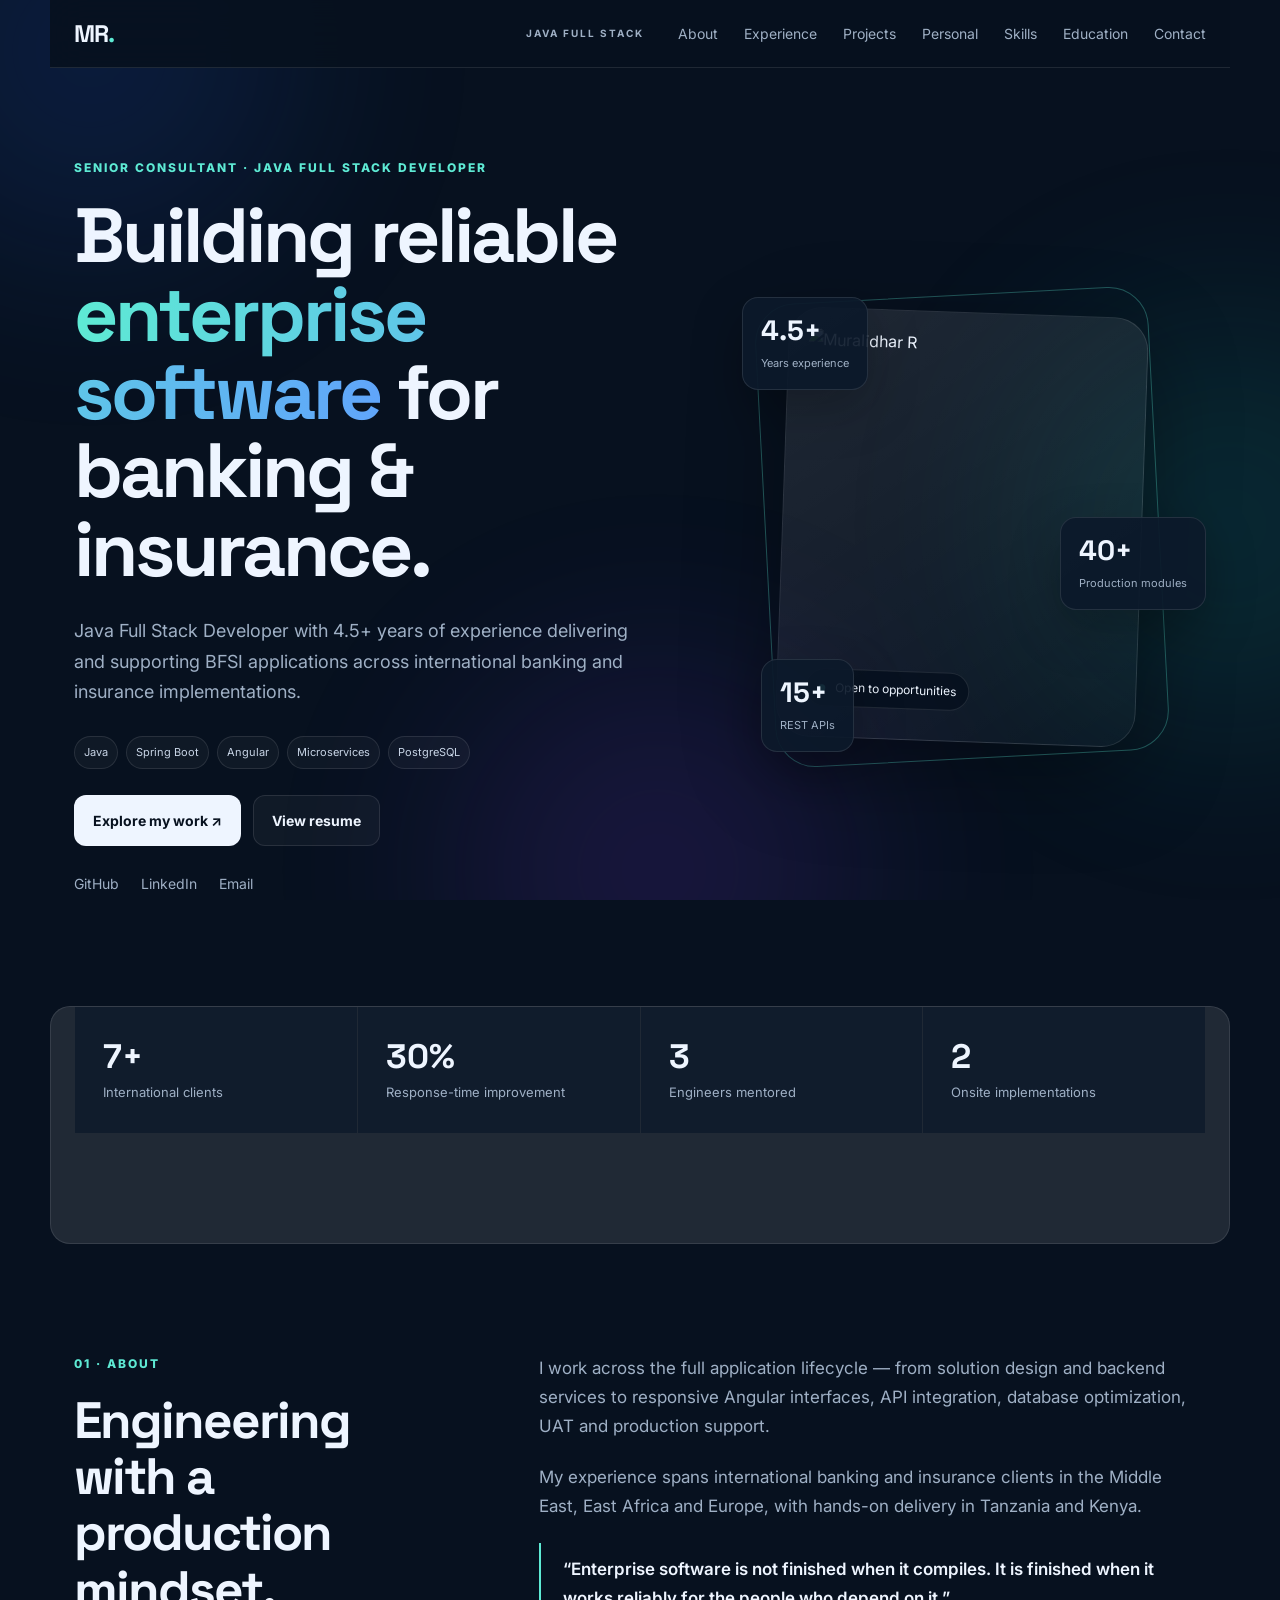
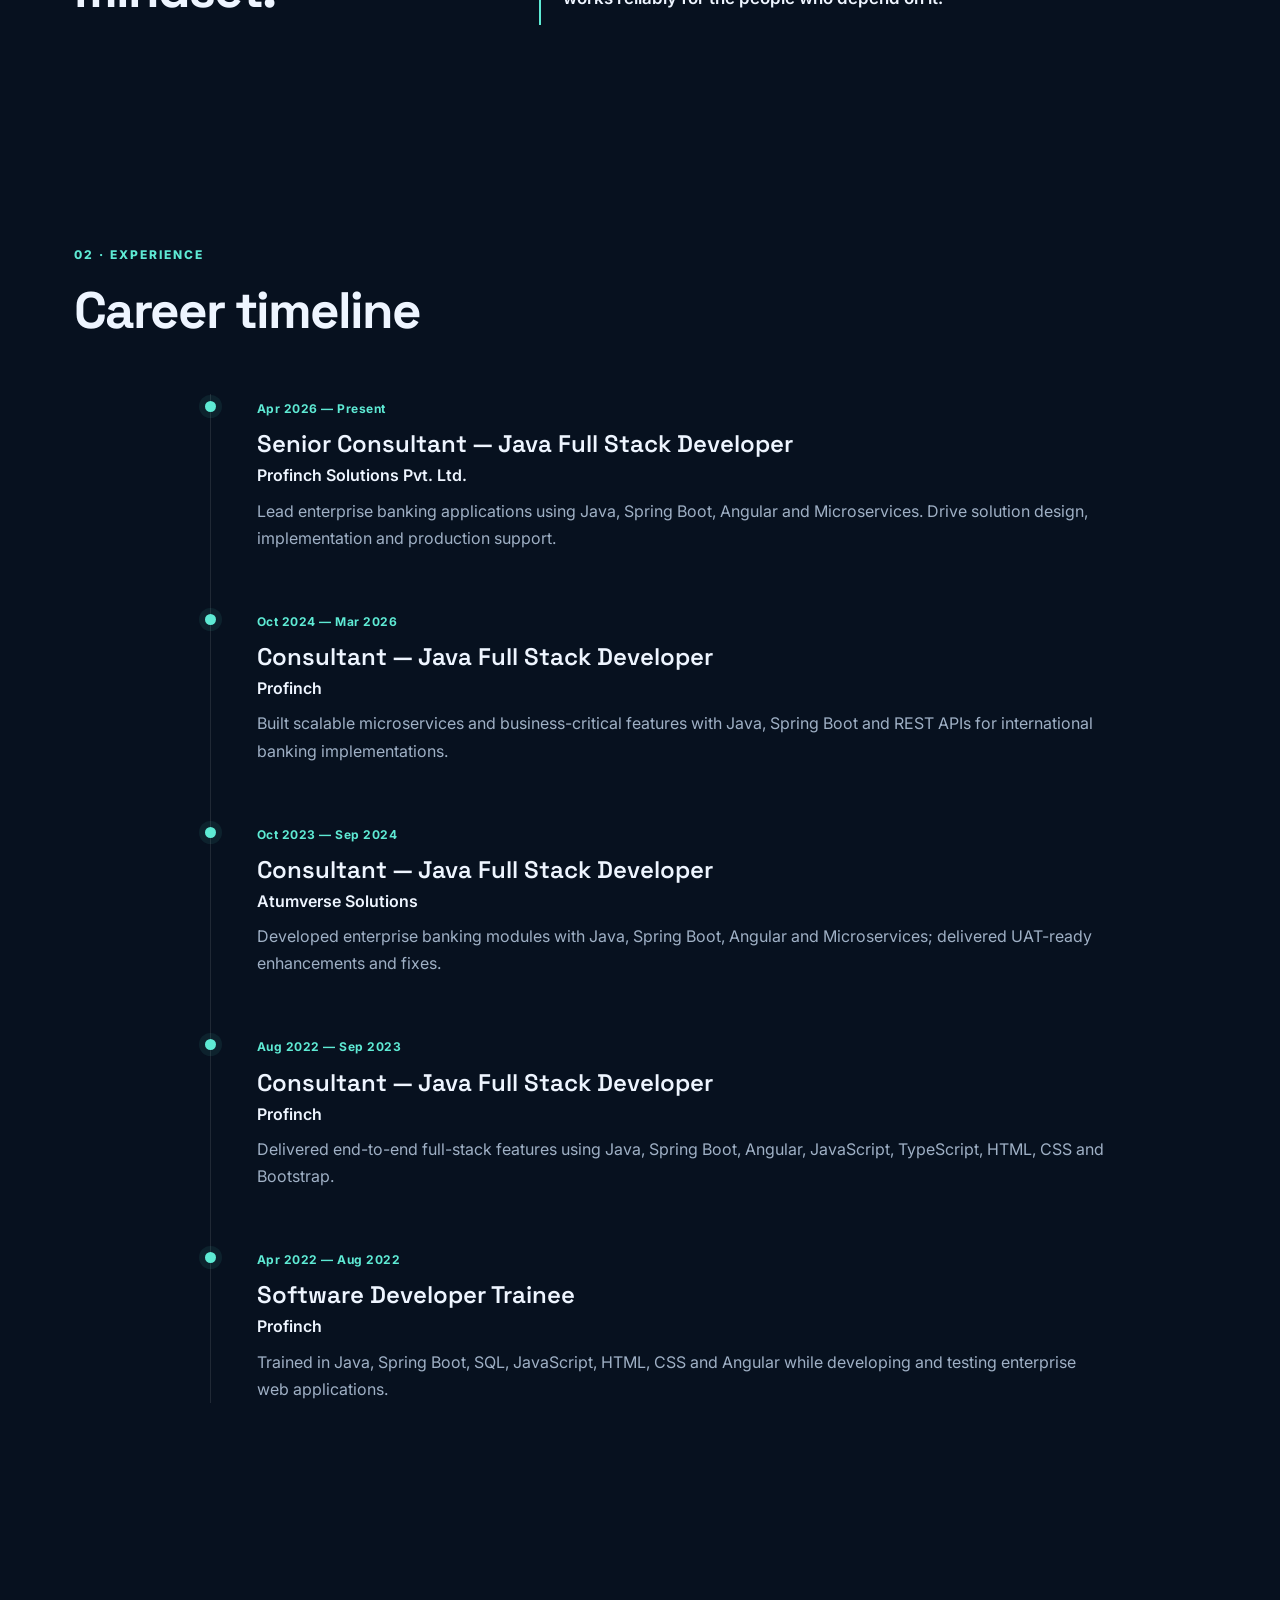
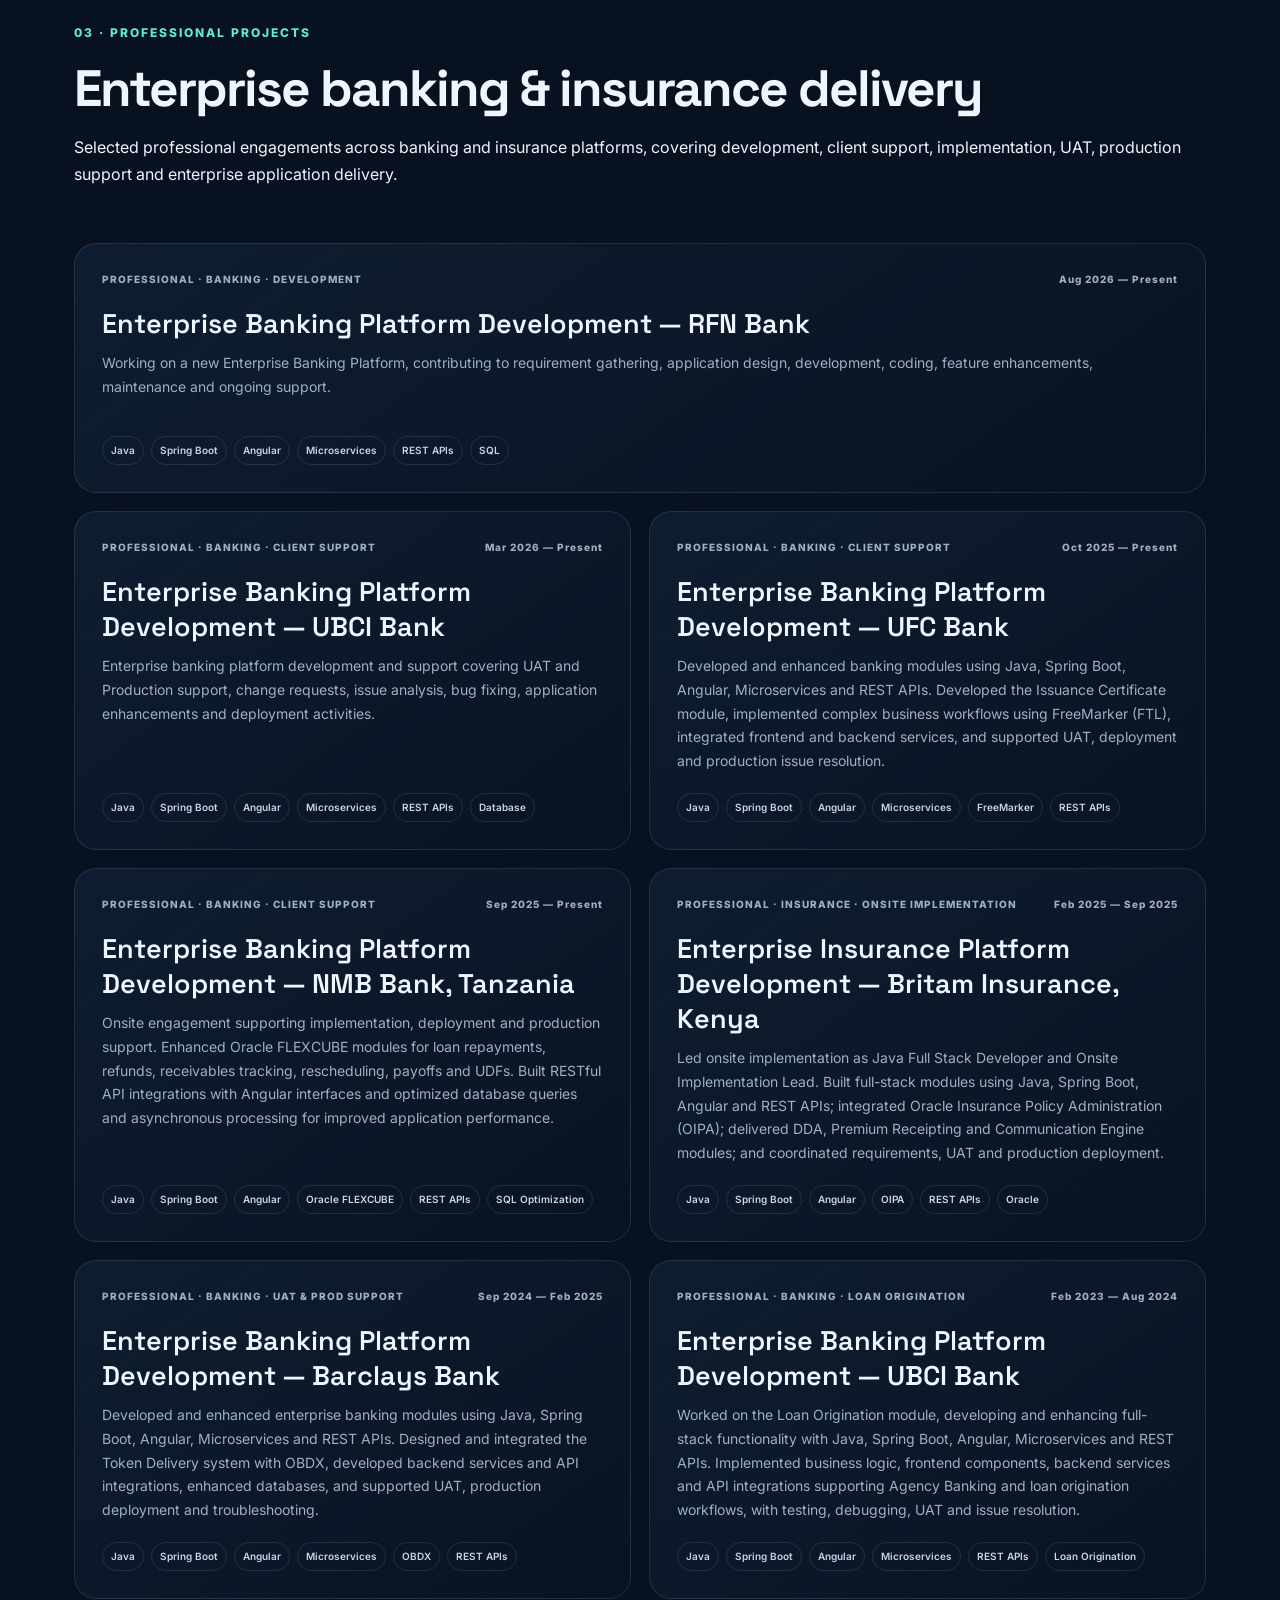
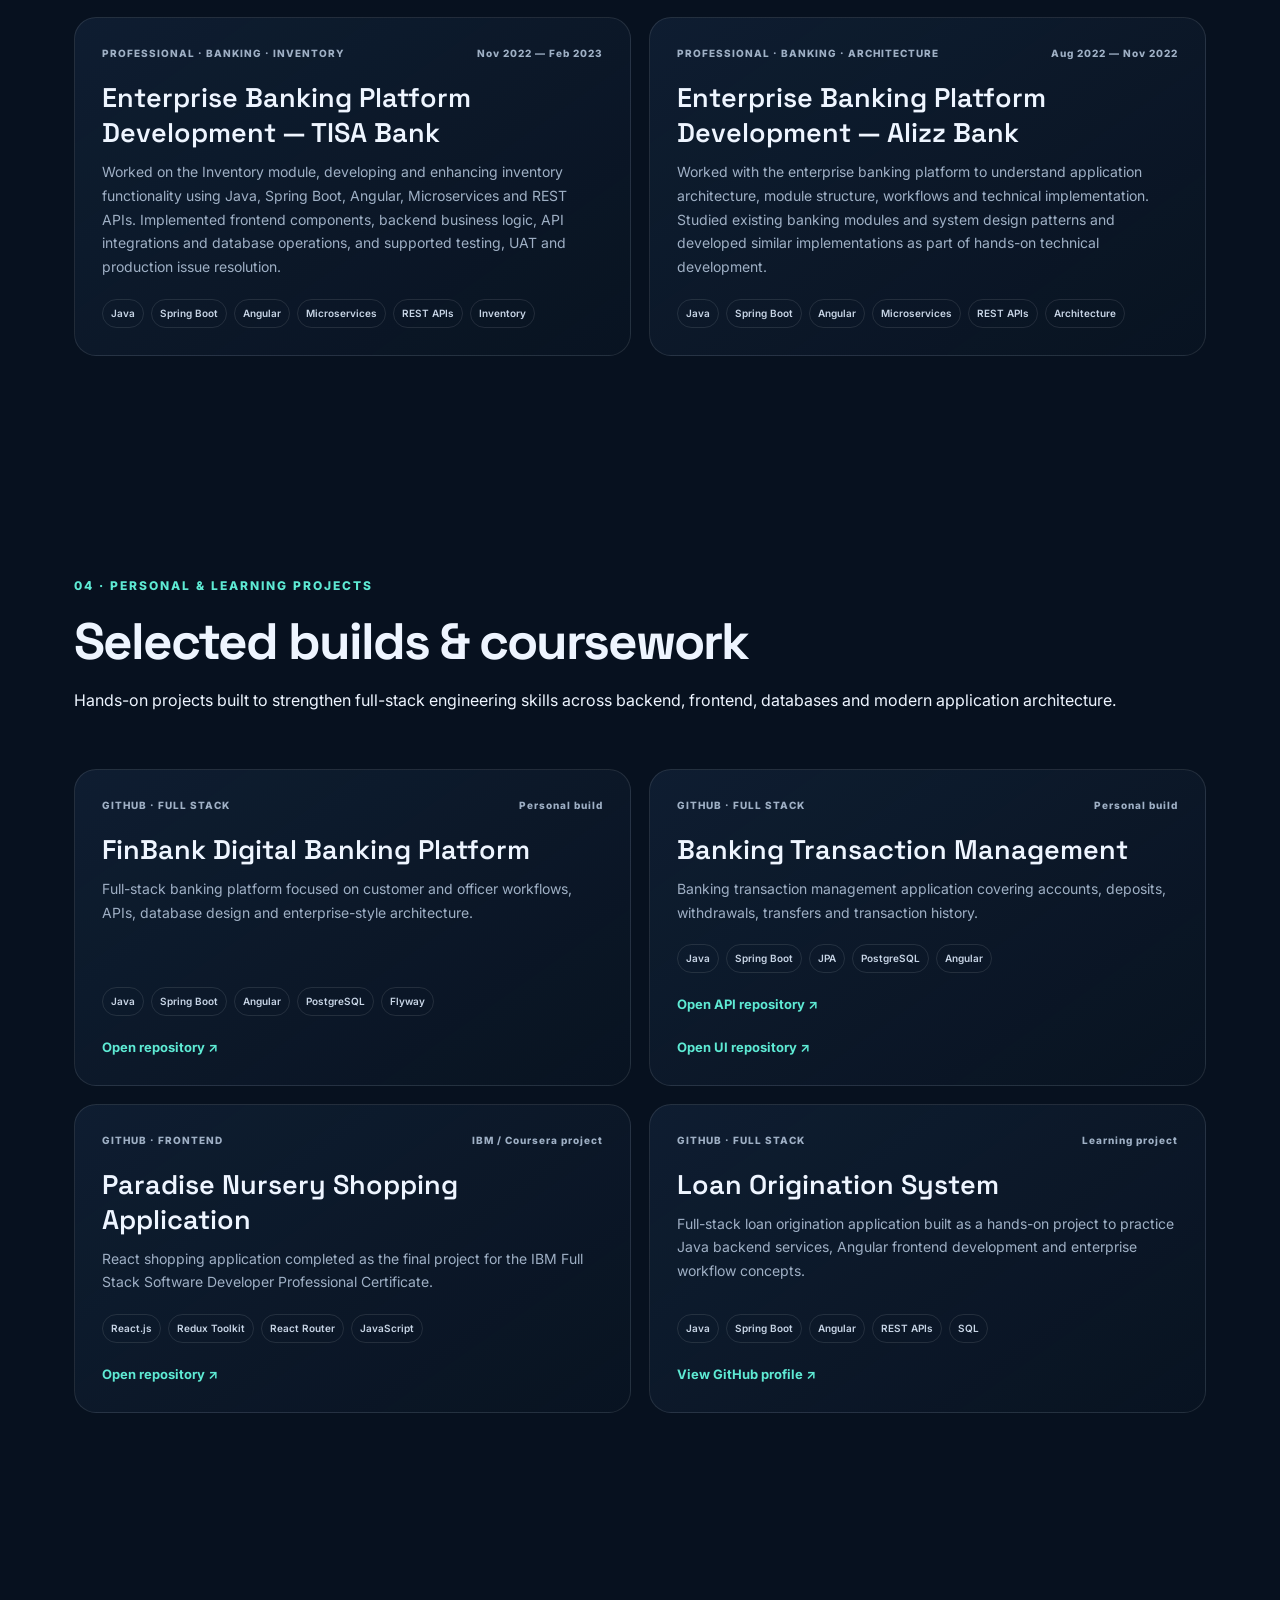
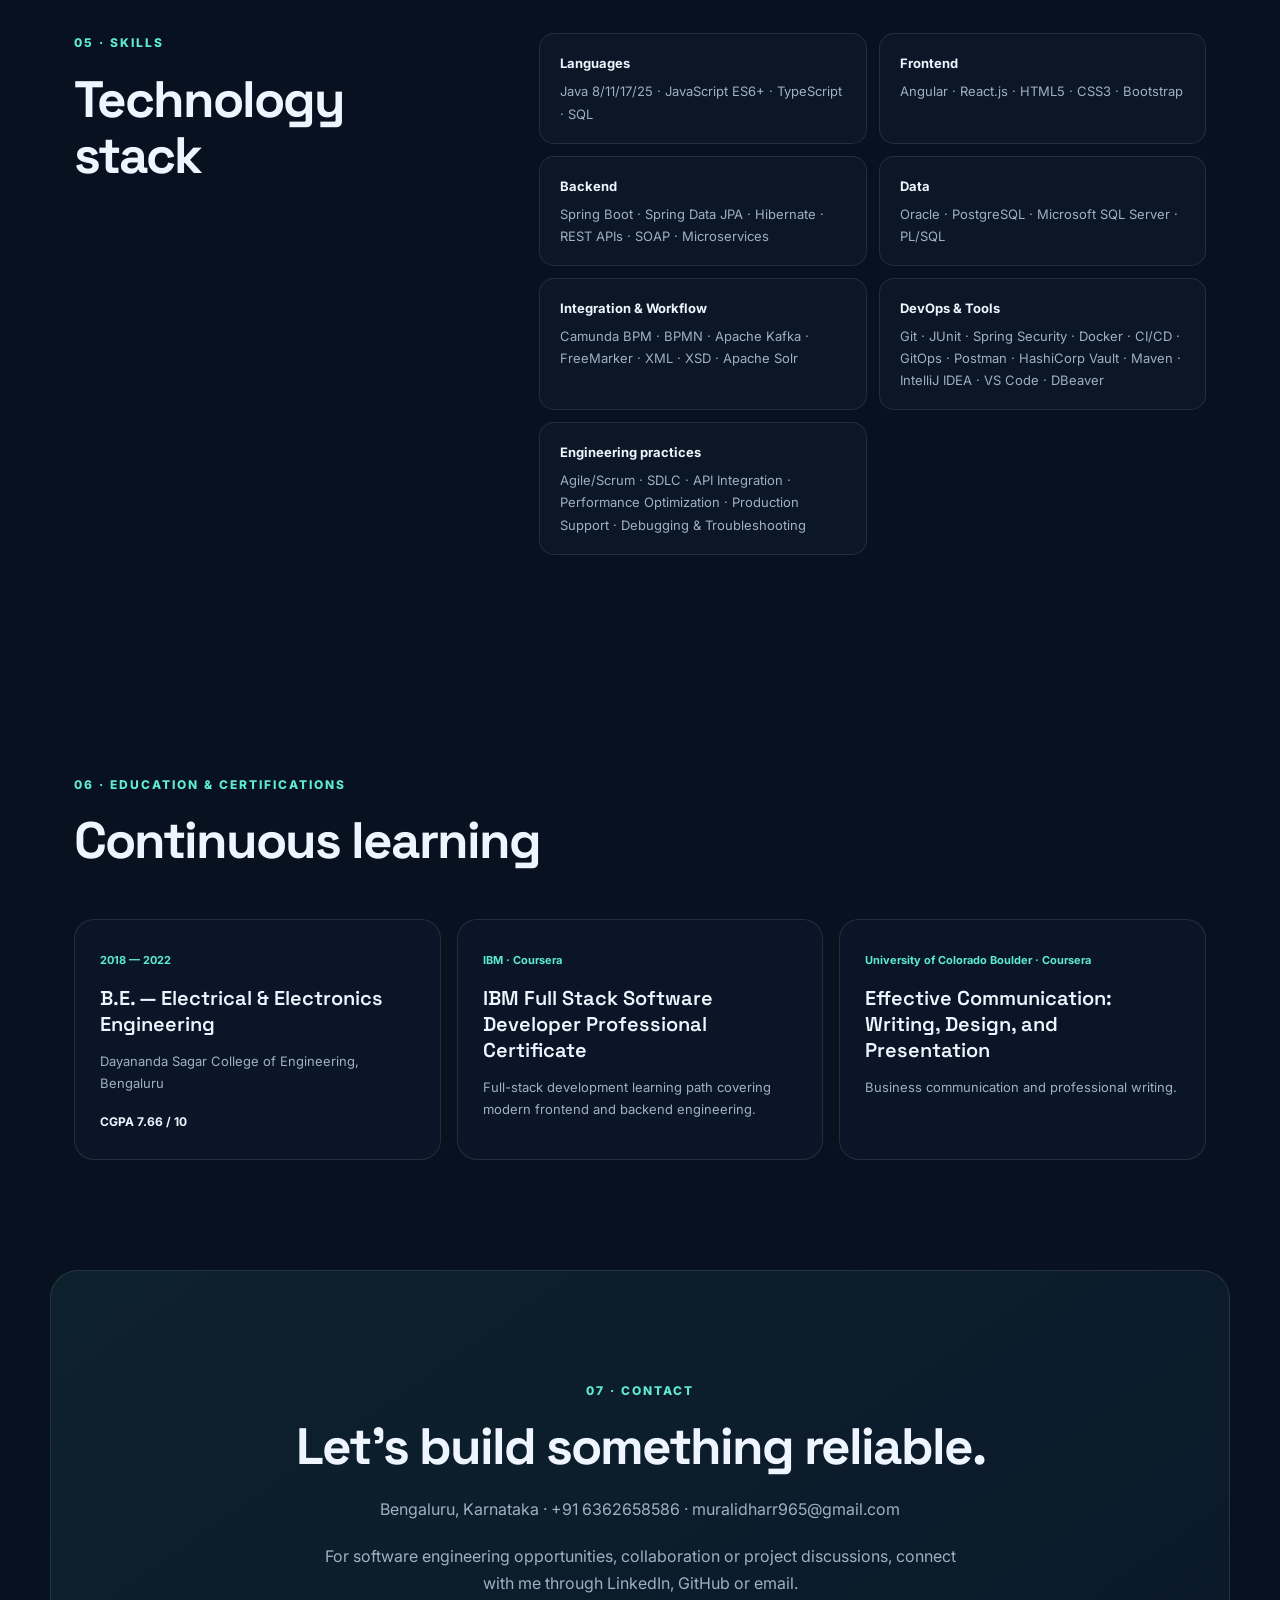
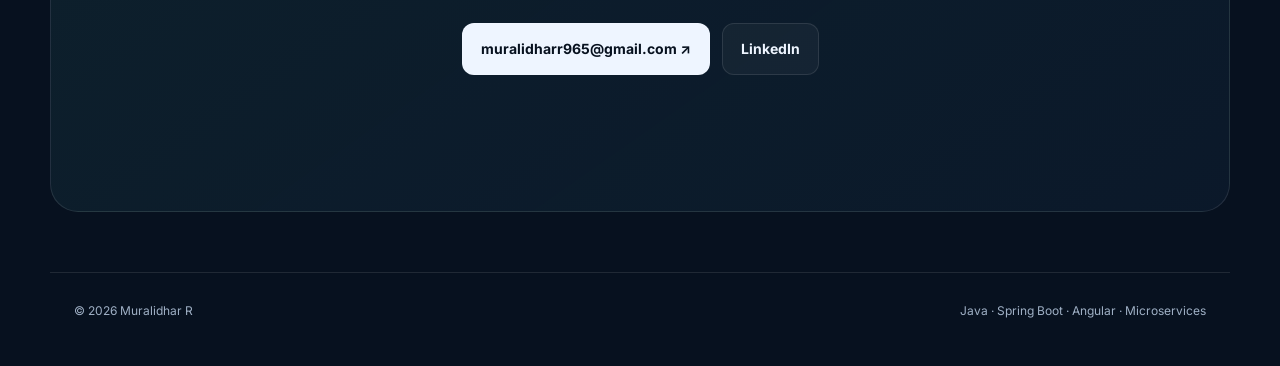
==== commit 9132083c: "Align portfolio details with professional resume" ====
--- a/index.html
+++ b/index.html
@@ -18,7 +18,7 @@
 <div class="nav-label">JAVA FULL STACK</div>
 <button class="menu-toggle" aria-label="Toggle navigation" aria-expanded="false">☰</button>
 <nav id="nav-links">
-<a href="#about">About</a><a href="#experience">Experience</a><a href="#projects">Projects</a><a href="#skills">Skills</a><a href="#education">Education</a><a href="#contact">Contact</a>
+<a href="#about">About</a><a href="#experience">Experience</a><a href="#projects">Projects</a><a href="#personal-projects">Personal</a><a href="#skills">Skills</a><a href="#education">Education</a><a href="#contact">Contact</a>
 </nav>
 </header>
 <main id="top">
@@ -62,9 +62,9 @@
 <article class="project-card github-card reveal"><div class="project-top"><span>GITHUB · FRONTEND</span><span>IBM / Coursera project</span></div><h3>Paradise Nursery Shopping Application</h3><p>React shopping application completed as the final project for the IBM Full Stack Software Developer Professional Certificate.</p><div class="tags"><b>React.js</b><b>Redux Toolkit</b><b>React Router</b><b>JavaScript</b></div><a class="text-link" href="https://github.com/MURALI9900/paradise-nursery" target="_blank" rel="noopener noreferrer">Open repository ↗</a></article>
 <article class="project-card github-card reveal"><div class="project-top"><span>GITHUB · FULL STACK</span><span>Learning project</span></div><h3>Loan Origination System</h3><p>Full-stack loan origination application built as a hands-on project to practice Java backend services, Angular frontend development and enterprise workflow concepts.</p><div class="tags"><b>Java</b><b>Spring Boot</b><b>Angular</b><b>REST APIs</b><b>SQL</b></div><a class="text-link" href="https://github.com/MURALI9900" target="_blank" rel="noopener noreferrer">View GitHub profile ↗</a></article>
 </div></section>
-<section id="skills" class="section two-col"><div class="section-heading reveal"><p class="eyebrow">04 · SKILLS</p><h2>Technology stack</h2></div><div class="skills reveal"><div><h3>Languages</h3><p>Java 8/11/17 · JavaScript ES6+ · TypeScript · SQL</p></div><div><h3>Frontend</h3><p>Angular · React.js · HTML5 · CSS3 · Bootstrap</p></div><div><h3>Backend</h3><p>Spring Boot · Spring Data JPA · Hibernate · REST APIs · SOAP · Microservices</p></div><div><h3>Data</h3><p>Oracle · PostgreSQL · Microsoft SQL Server · PL/SQL</p></div><div><h3>Integration &amp; Workflow</h3><p>Camunda BPM · BPMN · Apache Kafka · FreeMarker · XML · XSD · Apache Solr</p></div><div><h3>DevOps &amp; Tools</h3><p>Git · JUnit · Spring Security · Docker · CI/CD · GitOps · Postman · HashiCorp Vault · Maven · IntelliJ IDEA · VS Code · DBeaver</p></div><div><h3>Engineering practices</h3><p>Agile/Scrum · SDLC · API Integration · Performance Optimization · Production Support · Debugging &amp; Troubleshooting</p></div></div></section>
-<section id="education" class="section"><div class="section-heading reveal"><p class="eyebrow">05 · EDUCATION &amp; CERTIFICATIONS</p><h2>Continuous learning</h2></div><div class="edu-grid"><article class="edu-card reveal"><span>2018 — 2022</span><h3>B.E. — Electrical &amp; Electronics Engineering</h3><p>Dayananda Sagar College of Engineering, Bengaluru</p><strong>CGPA 7.66 / 10</strong></article><article class="edu-card reveal"><span>IBM · Coursera</span><h3>IBM Full Stack Software Developer Professional Certificate</h3><p>Full-stack development learning path covering modern frontend and backend engineering.</p></article><article class="edu-card reveal"><span>University of Colorado Boulder · Coursera</span><h3>Effective Communication: Writing, Design, and Presentation</h3><p>Business communication and professional writing.</p></article></div></section>
-<section id="contact" class="section contact reveal"><p class="eyebrow">06 · CONTACT</p><h2>Let’s build something reliable.</h2><p>For software engineering opportunities, collaboration or project discussions, connect with me through LinkedIn, GitHub or email.</p><div class="hero-actions"><a class="btn primary" href="mailto:muralidharr965@gmail.com">muralidharr965@gmail.com ↗</a><a class="btn secondary" href="https://www.linkedin.com/in/muralidhar-fullstackdev/" target="_blank" rel="noopener noreferrer">LinkedIn</a></div></section>
+<section id="skills" class="section two-col"><div class="section-heading reveal"><p class="eyebrow">05 · SKILLS</p><h2>Technology stack</h2></div><div class="skills reveal"><div><h3>Languages</h3><p>Java 8/11/17/25 · JavaScript ES6+ · TypeScript · SQL</p></div><div><h3>Frontend</h3><p>Angular · React.js · HTML5 · CSS3 · Bootstrap</p></div><div><h3>Backend</h3><p>Spring Boot · Spring Data JPA · Hibernate · REST APIs · SOAP · Microservices</p></div><div><h3>Data</h3><p>Oracle · PostgreSQL · Microsoft SQL Server · PL/SQL</p></div><div><h3>Integration &amp; Workflow</h3><p>Camunda BPM · BPMN · Apache Kafka · FreeMarker · XML · XSD · Apache Solr</p></div><div><h3>DevOps &amp; Tools</h3><p>Git · JUnit · Spring Security · Docker · CI/CD · GitOps · Postman · HashiCorp Vault · Maven · IntelliJ IDEA · VS Code · DBeaver</p></div><div><h3>Engineering practices</h3><p>Agile/Scrum · SDLC · API Integration · Performance Optimization · Production Support · Debugging &amp; Troubleshooting</p></div></div></section>
+<section id="education" class="section"><div class="section-heading reveal"><p class="eyebrow">06 · EDUCATION &amp; CERTIFICATIONS</p><h2>Continuous learning</h2></div><div class="edu-grid"><article class="edu-card reveal"><span>2018 — 2022</span><h3>B.E. — Electrical &amp; Electronics Engineering</h3><p>Dayananda Sagar College of Engineering, Bengaluru</p><strong>CGPA 7.66 / 10</strong></article><article class="edu-card reveal"><span>IBM · Coursera</span><h3>IBM Full Stack Software Developer Professional Certificate</h3><p>Full-stack development learning path covering modern frontend and backend engineering.</p></article><article class="edu-card reveal"><span>University of Colorado Boulder · Coursera</span><h3>Effective Communication: Writing, Design, and Presentation</h3><p>Business communication and professional writing.</p></article></div></section>
+<section id="contact" class="section contact reveal"><p class="eyebrow">07 · CONTACT</p><h2>Let’s build something reliable.</h2><p>Bengaluru, Karnataka · +91 6362658586 · muralidharr965@gmail.com</p><p>For software engineering opportunities, collaboration or project discussions, connect with me through LinkedIn, GitHub or email.</p><div class="hero-actions"><a class="btn primary" href="mailto:muralidharr965@gmail.com">muralidharr965@gmail.com ↗</a><a class="btn secondary" href="https://www.linkedin.com/in/muralidhar-fullstackdev/" target="_blank" rel="noopener noreferrer">LinkedIn</a></div></section>
 </main>
 <footer><span>© <span id="year"></span> Muralidhar R</span><span>Java · Spring Boot · Angular · Microservices</span></footer>
 <script src="script.js"></script>
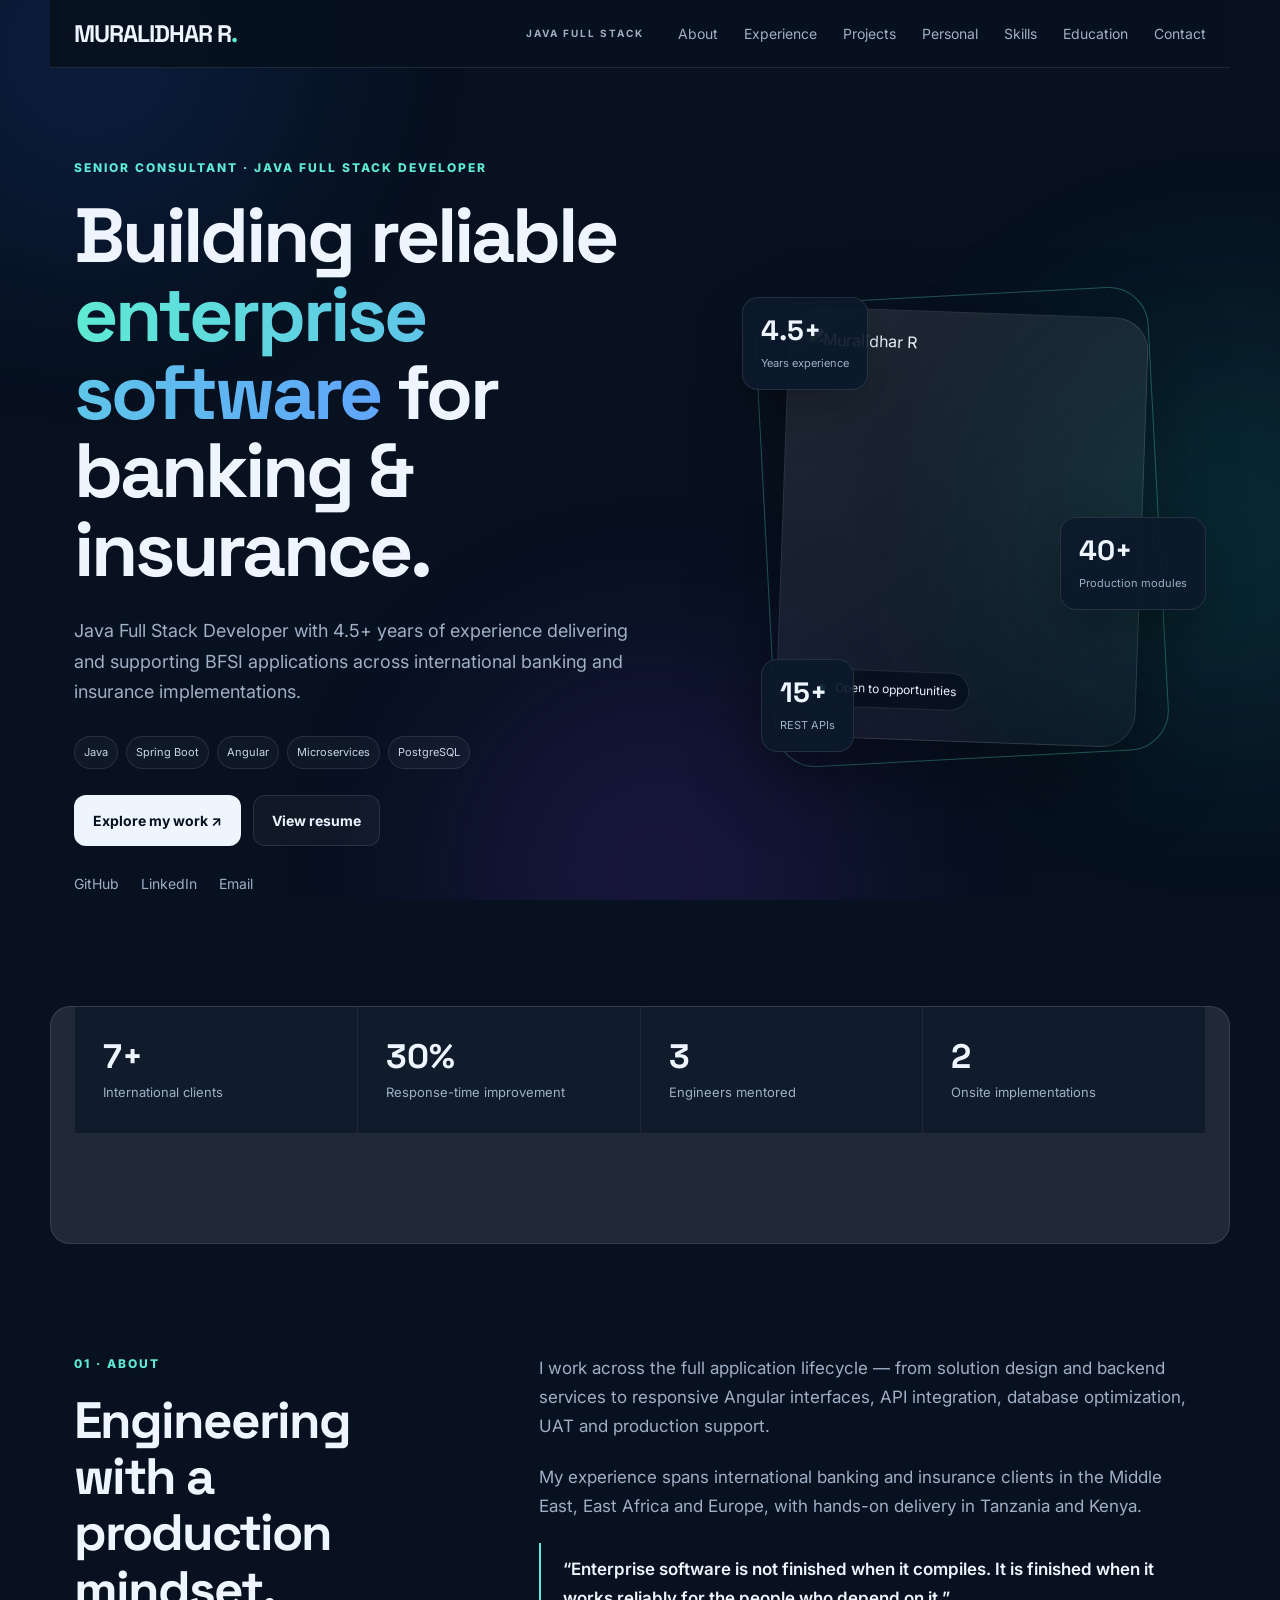
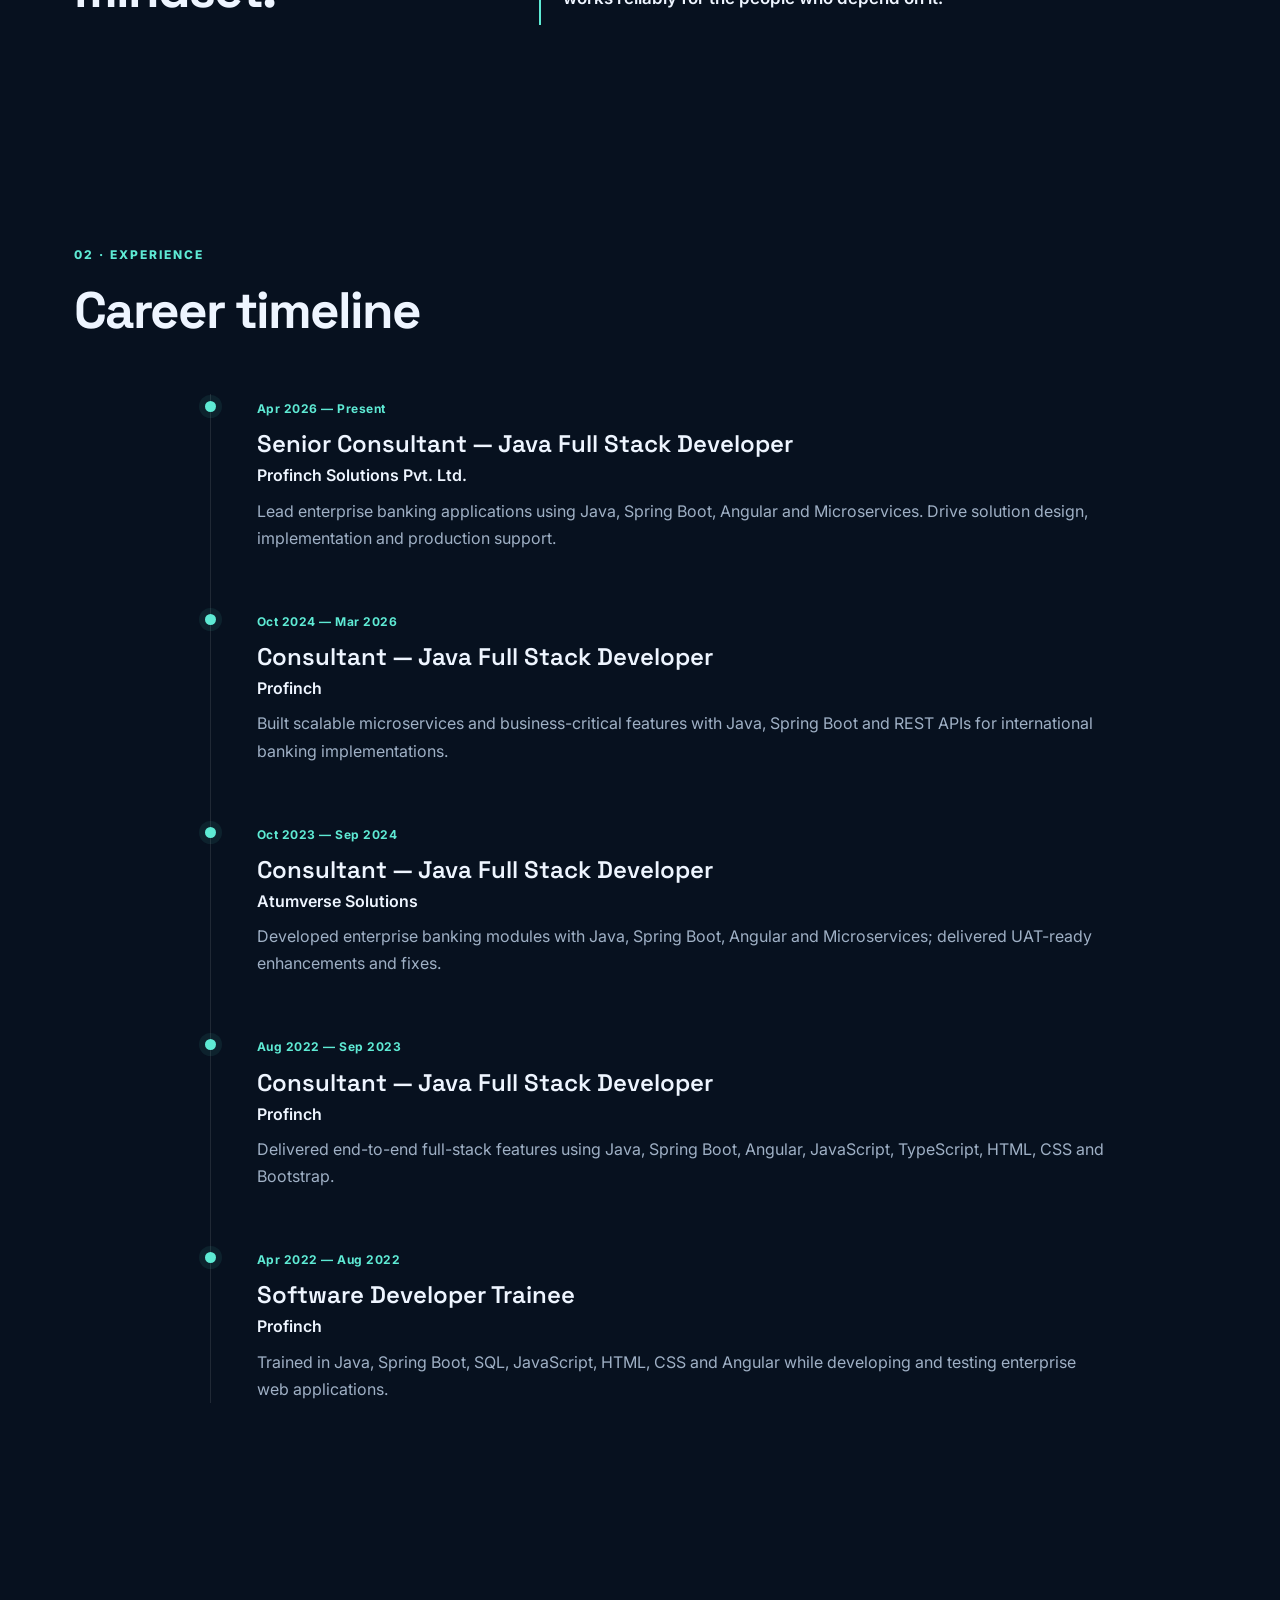
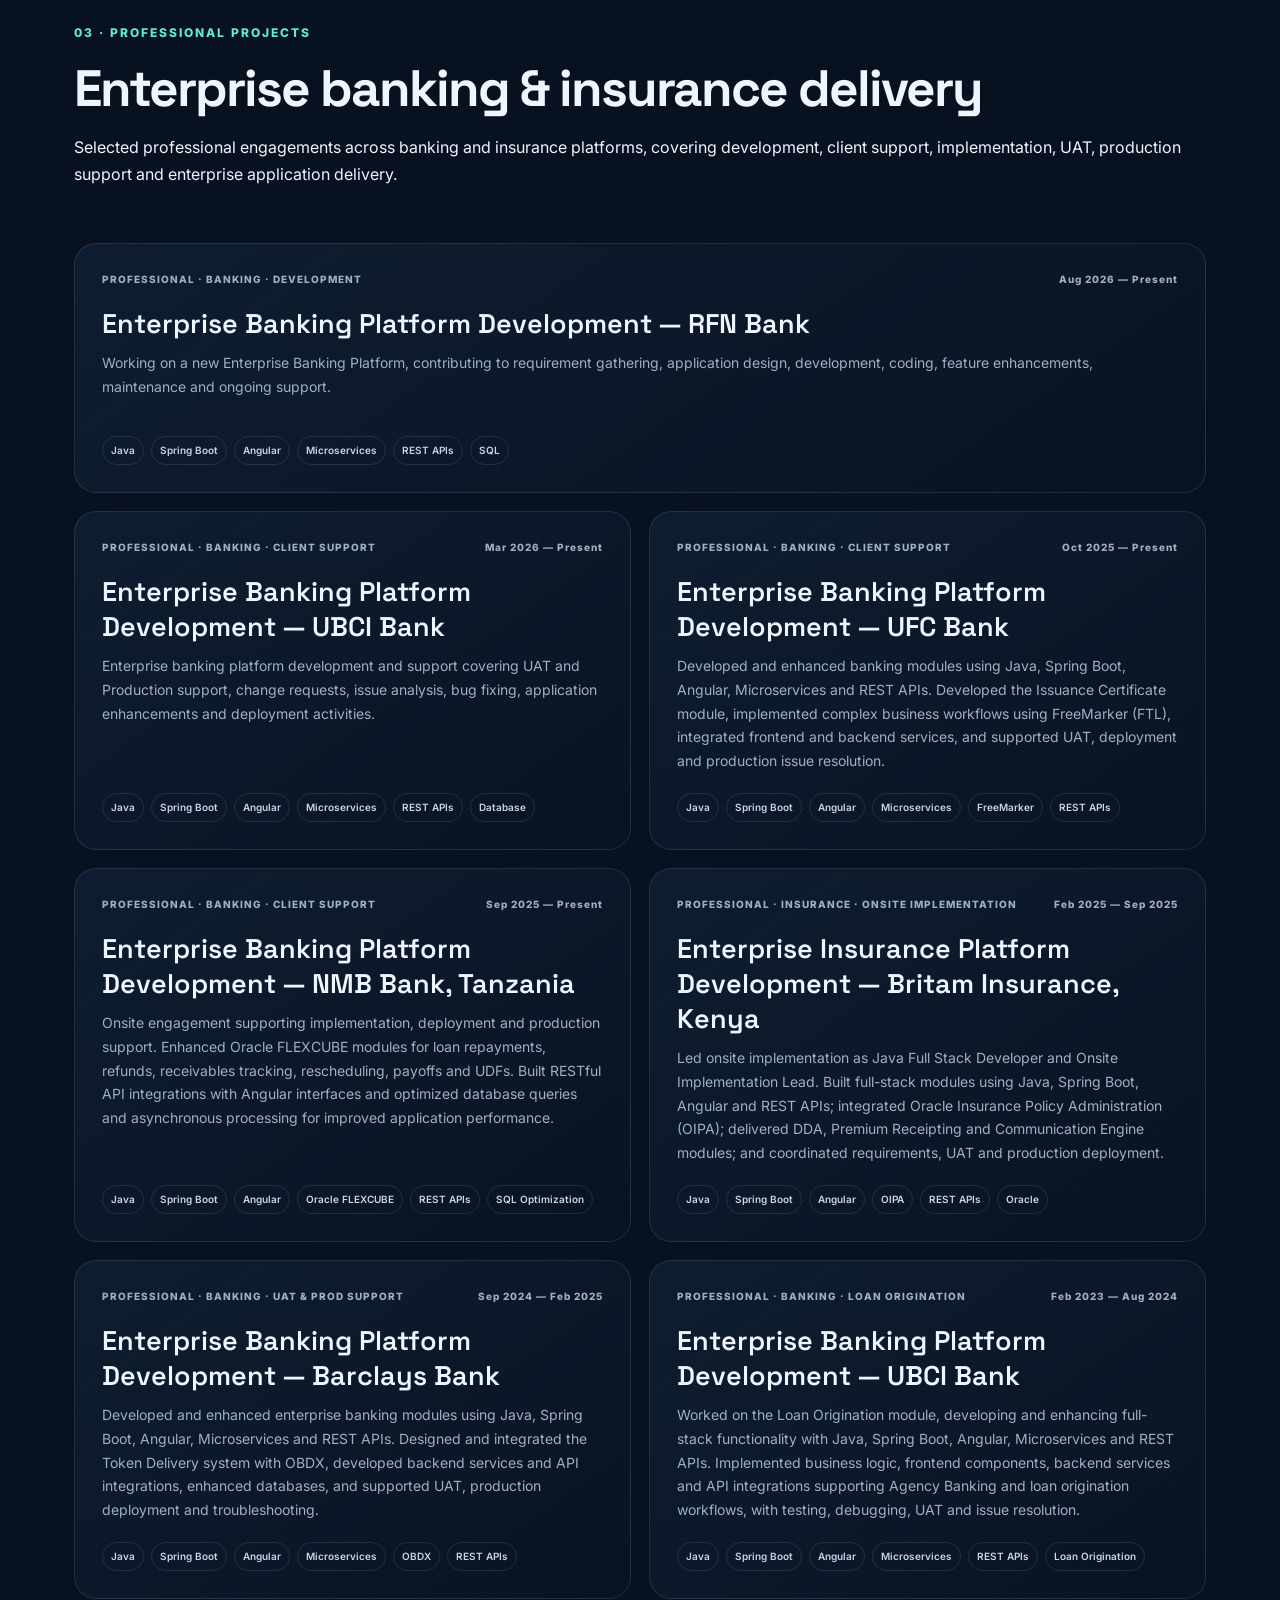
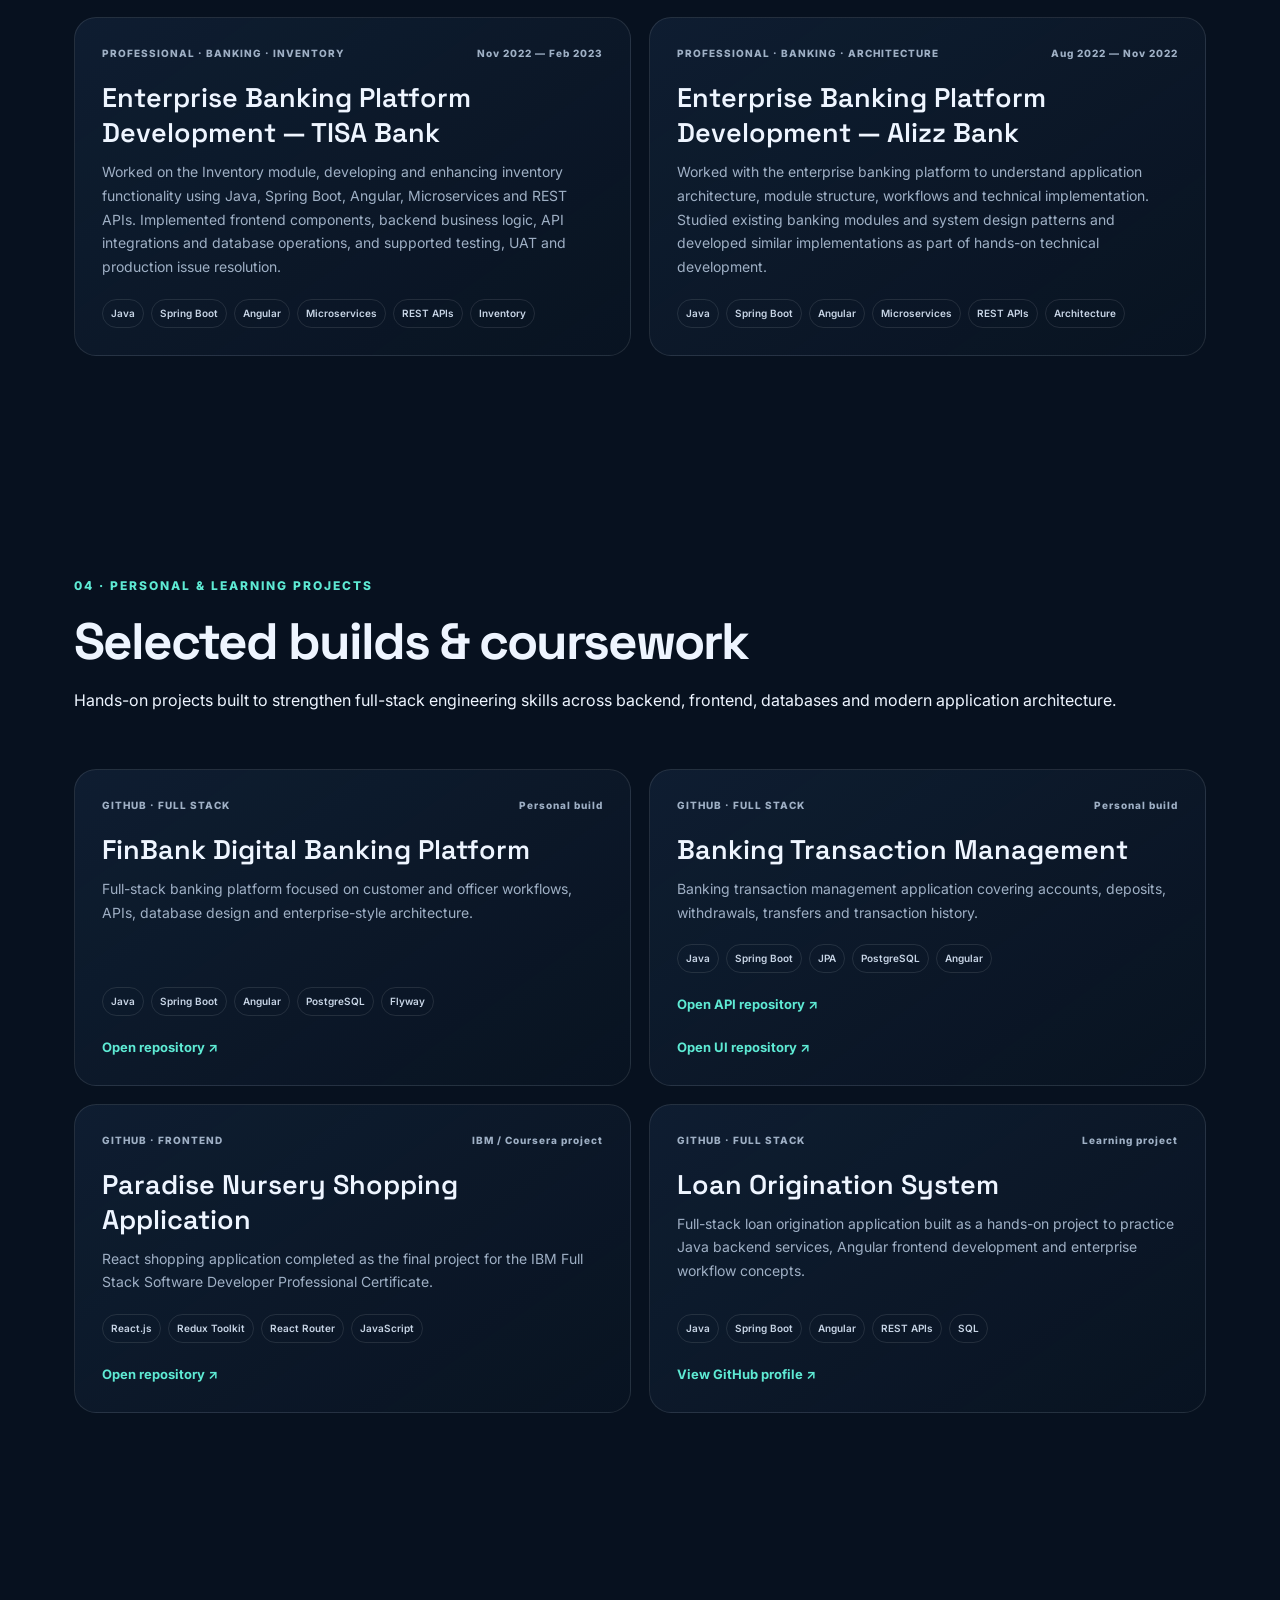
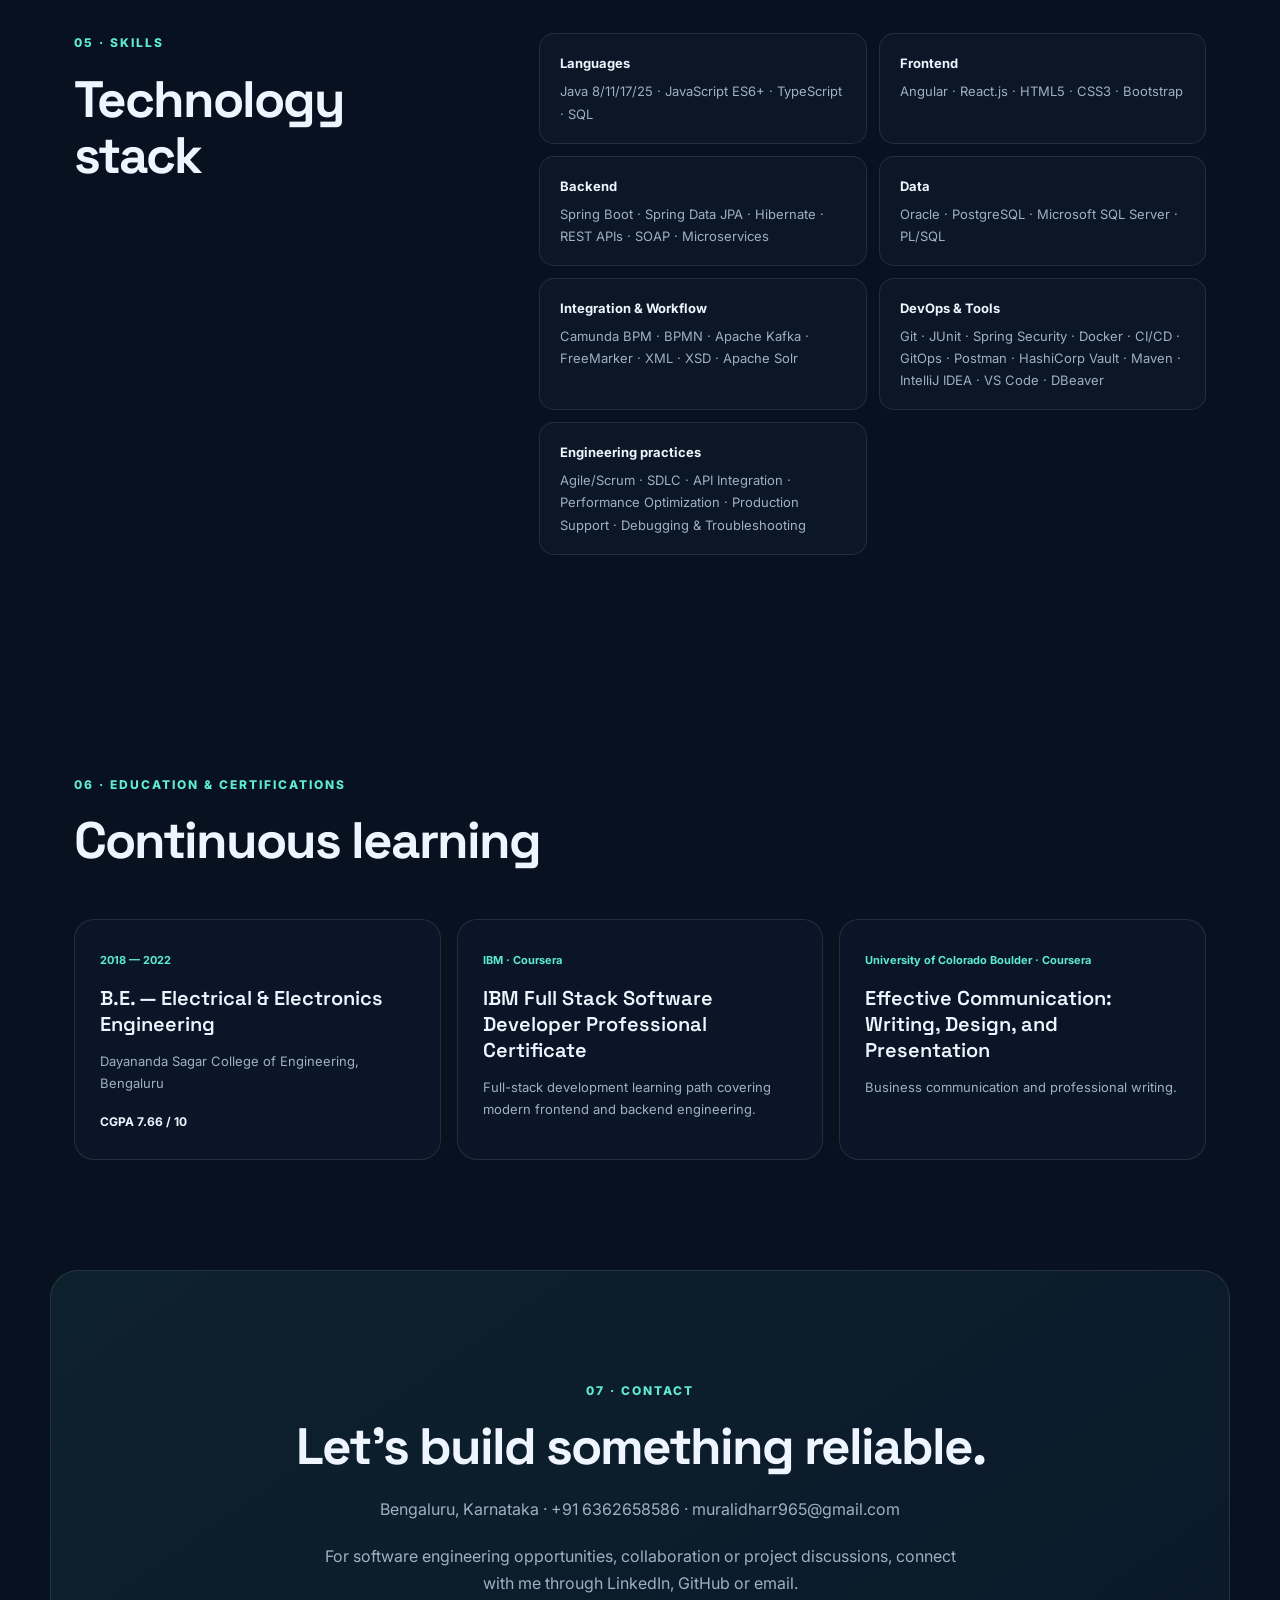
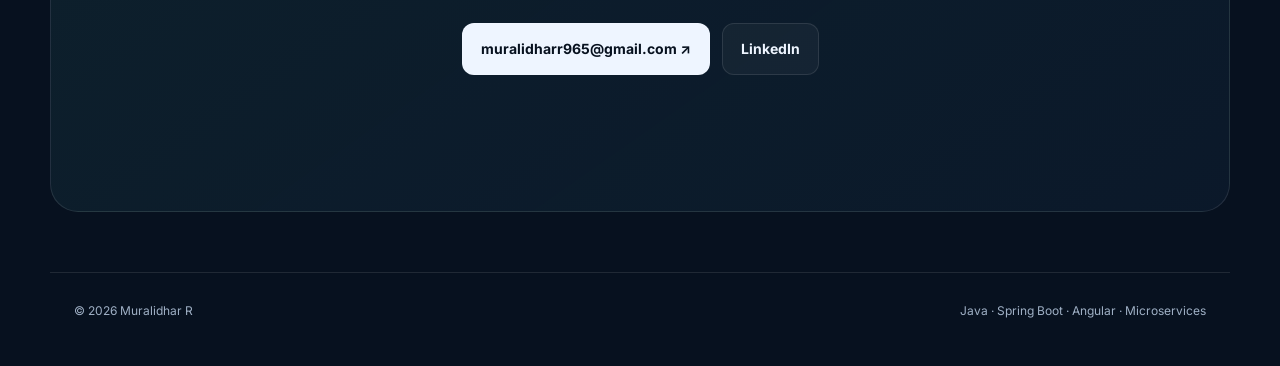
==== commit e347248a: "Show full name in portfolio header" ====
--- a/index.html
+++ b/index.html
@@ -14,7 +14,7 @@
 <body>
 <div class="site-bg" aria-hidden="true"><span></span><span></span><span></span></div>
 <header class="nav">
-<a class="brand" href="#top"><span class="brand-mark">MR</span><span class="brand-dot">.</span></a>
+<a class="brand" href="#top"><span class="brand-mark">MURALIDHAR R</span><span class="brand-dot">.</span></a>
 <div class="nav-label">JAVA FULL STACK</div>
 <button class="menu-toggle" aria-label="Toggle navigation" aria-expanded="false">☰</button>
 <nav id="nav-links">
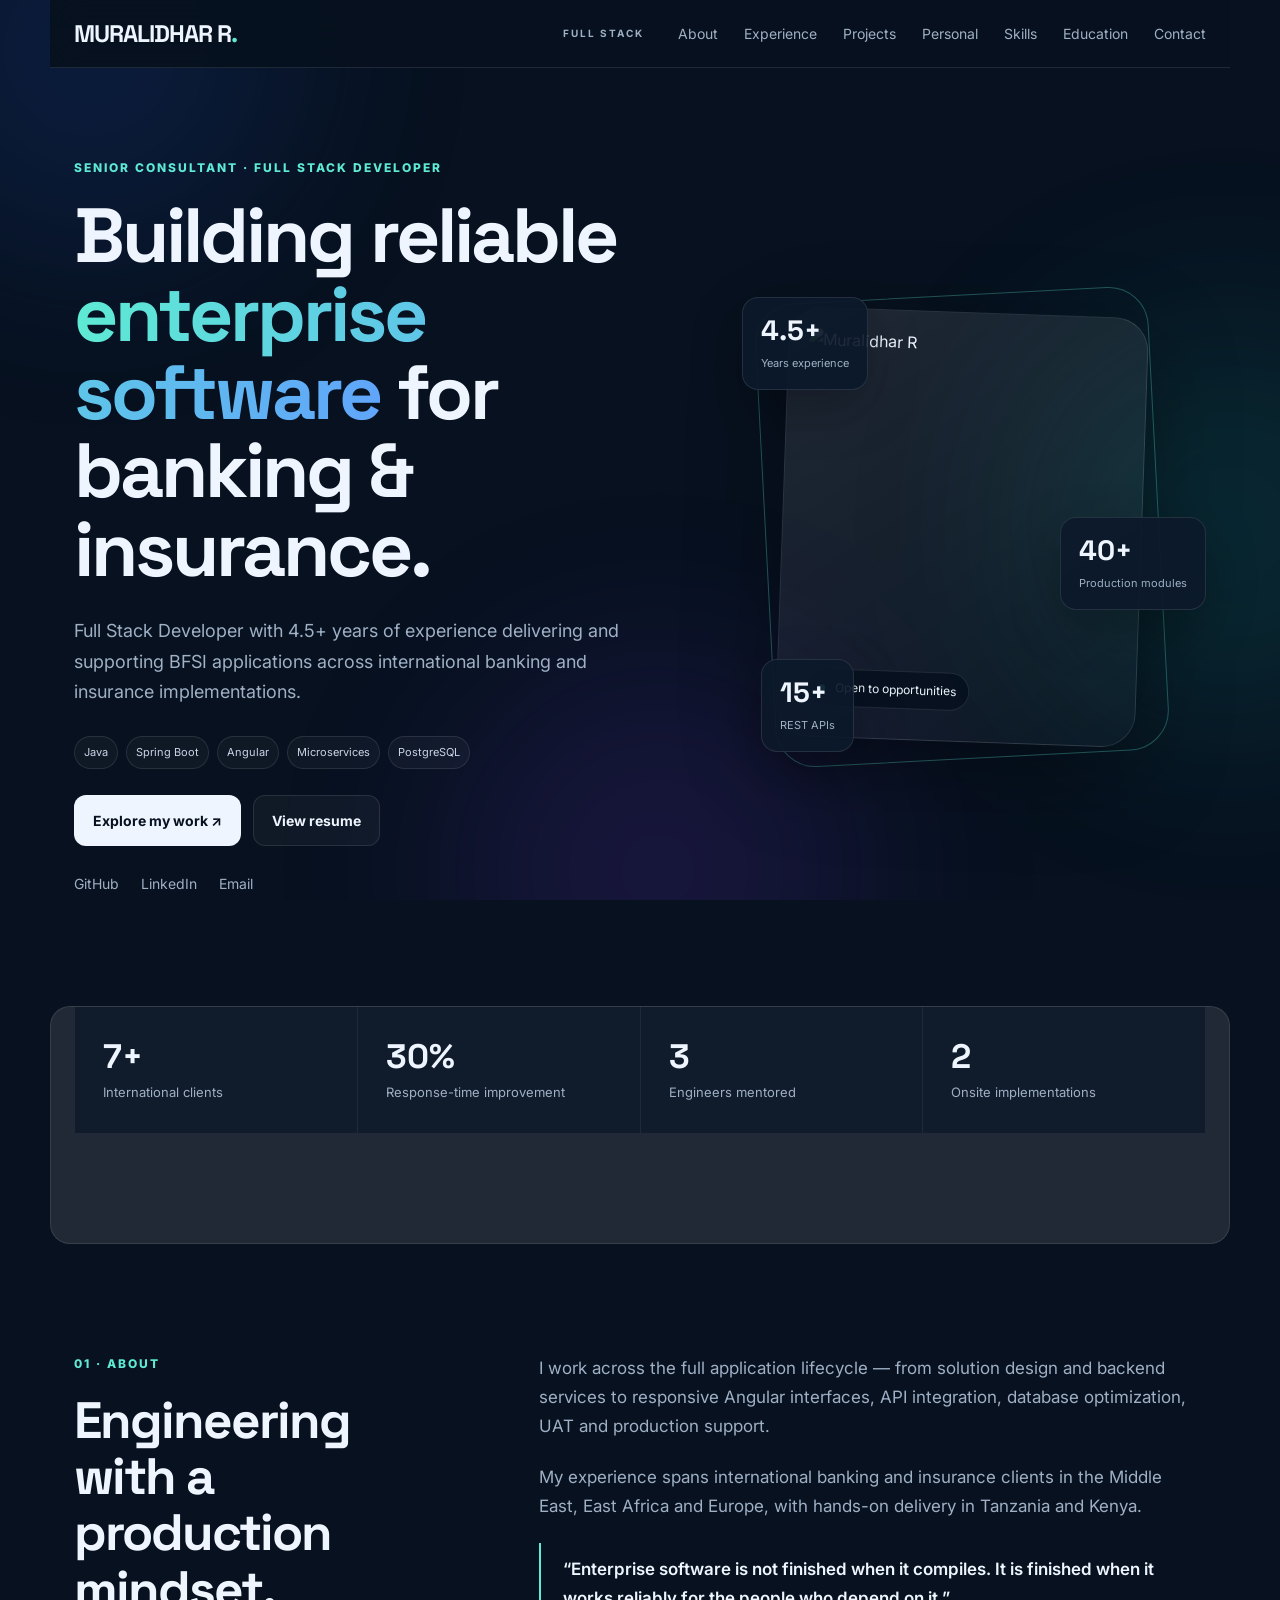
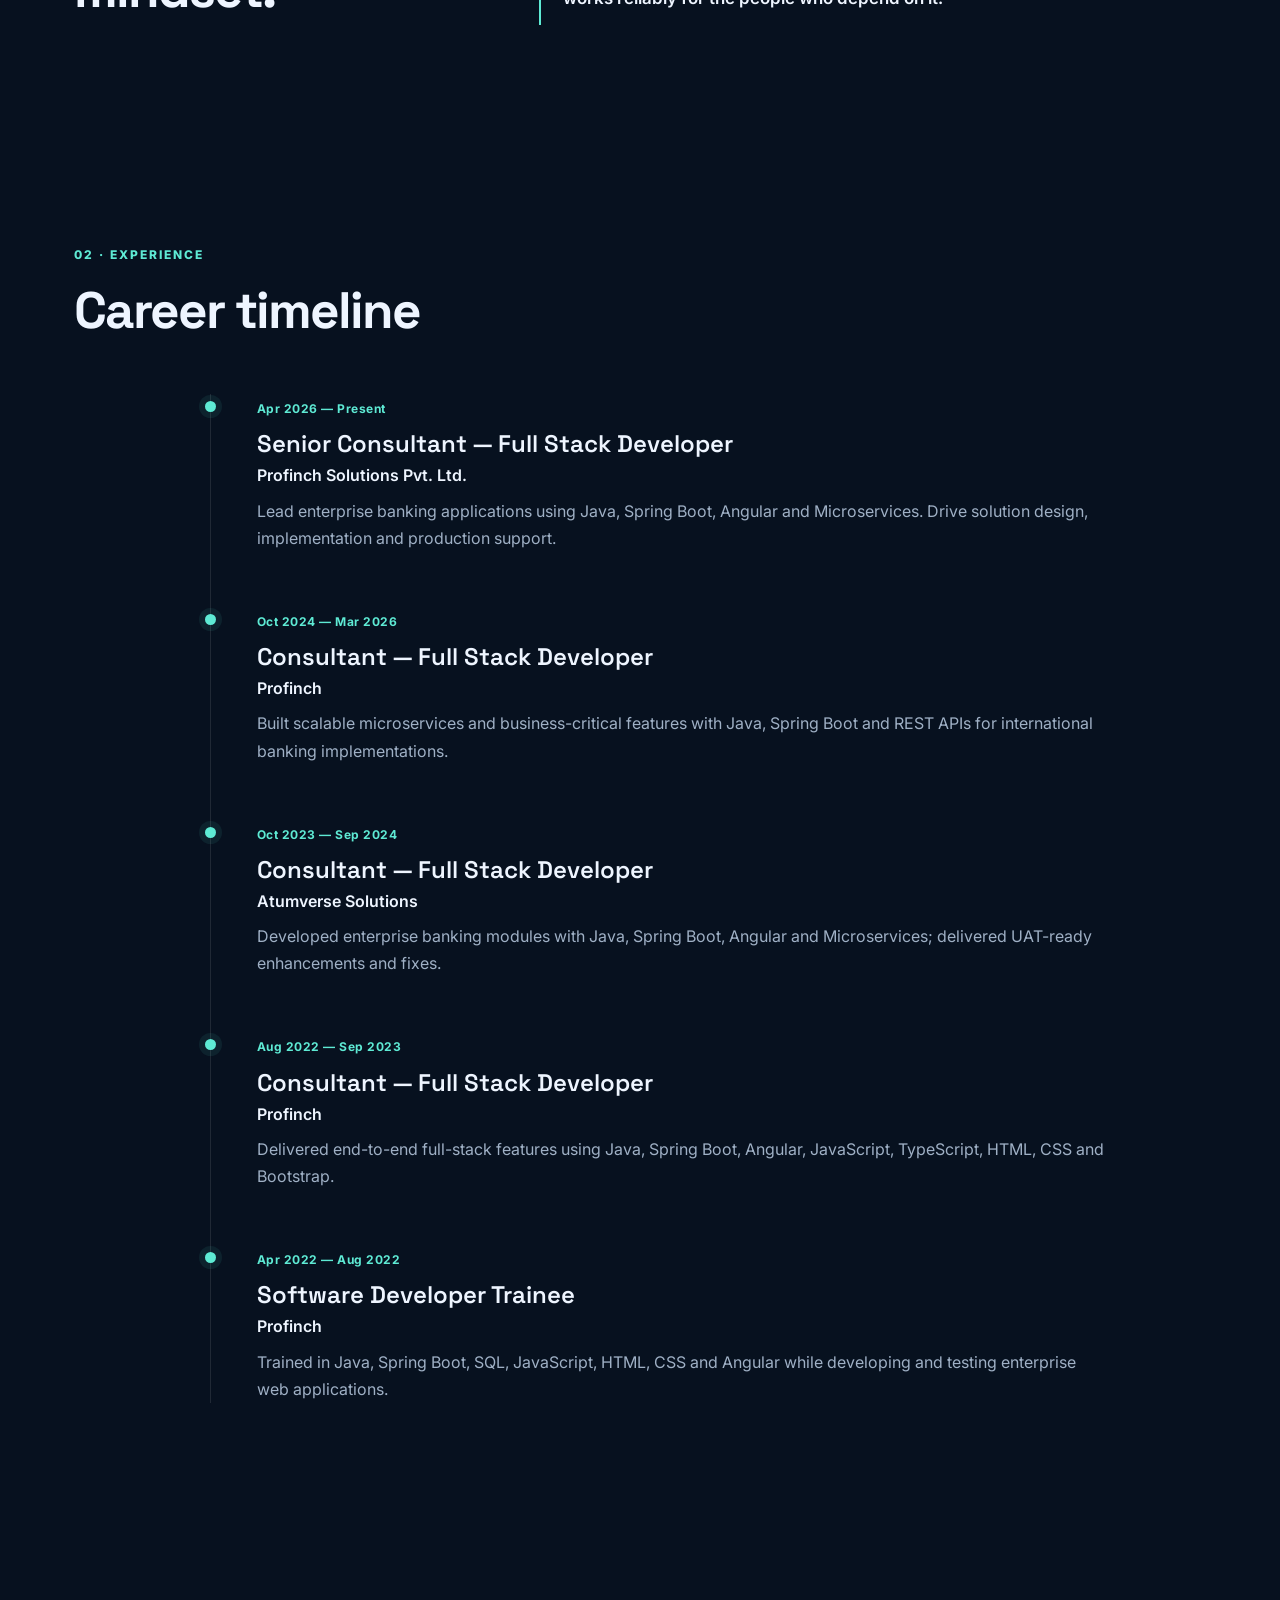
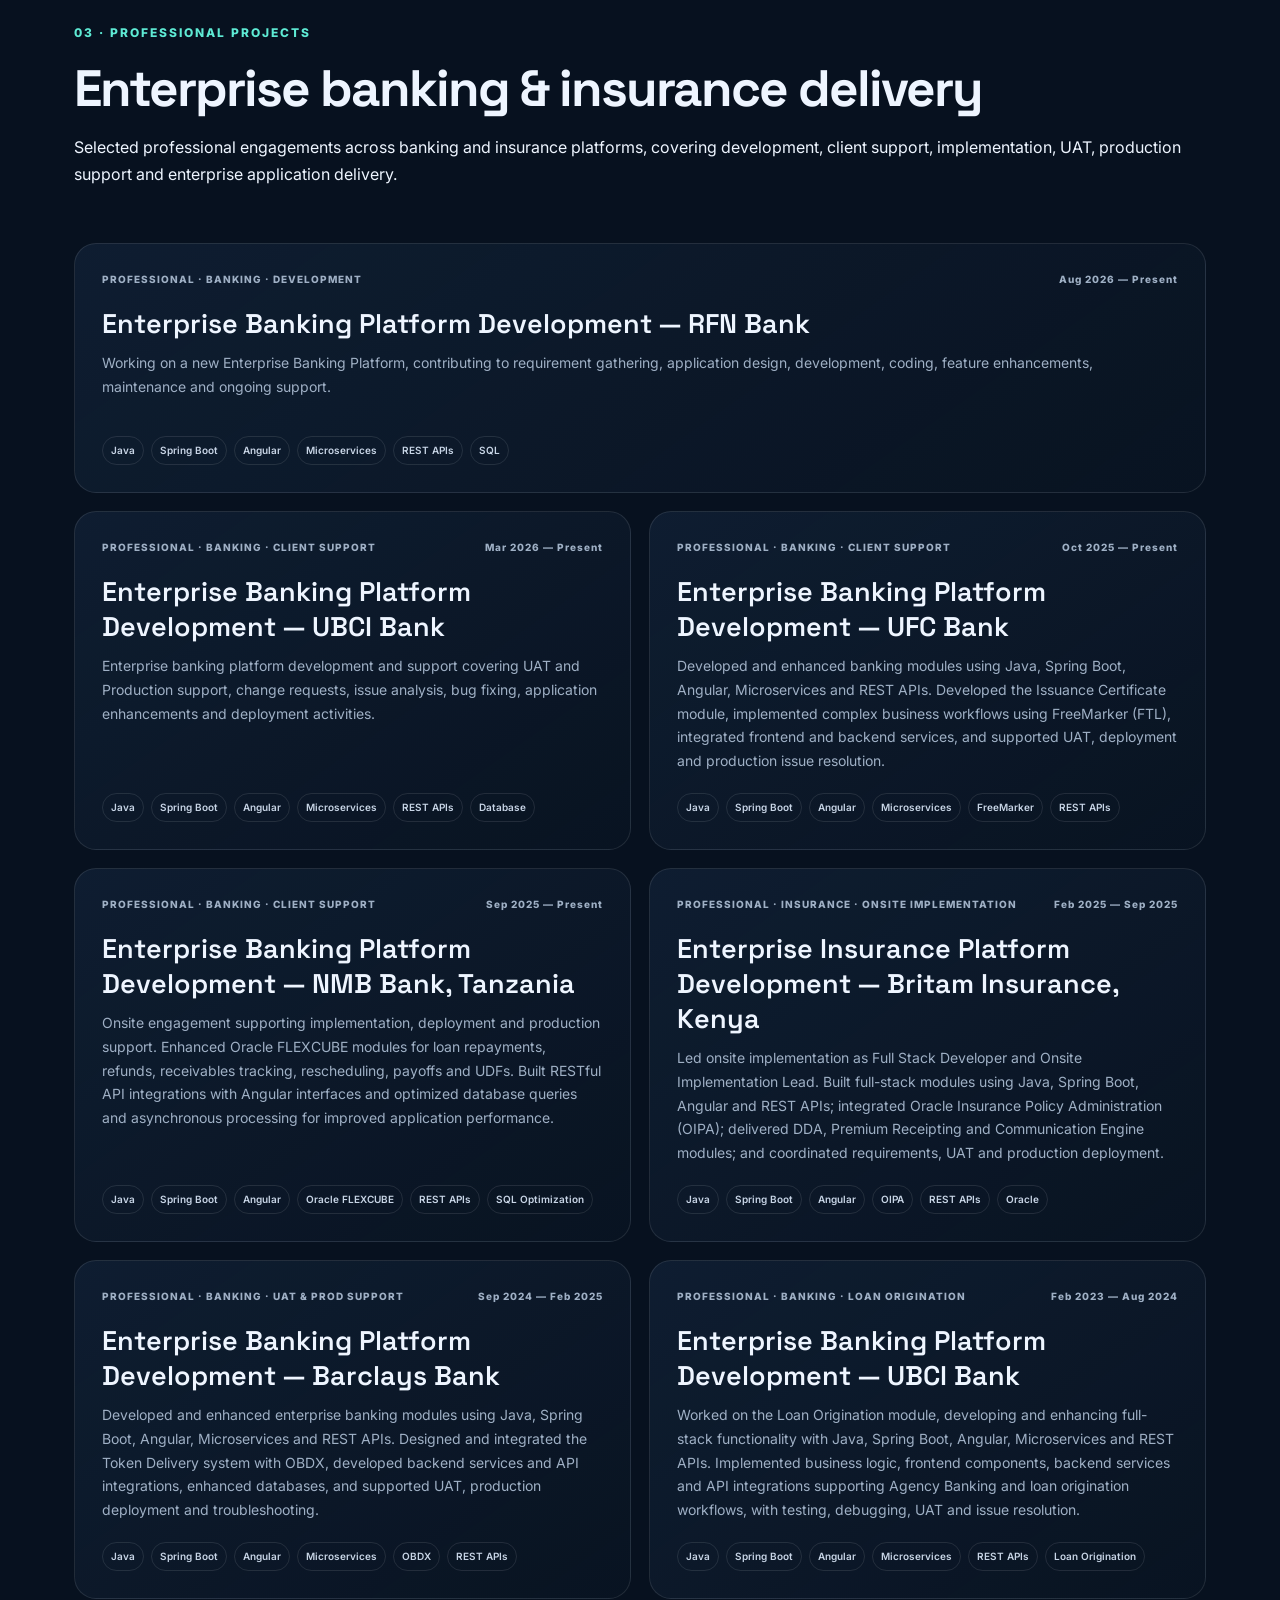
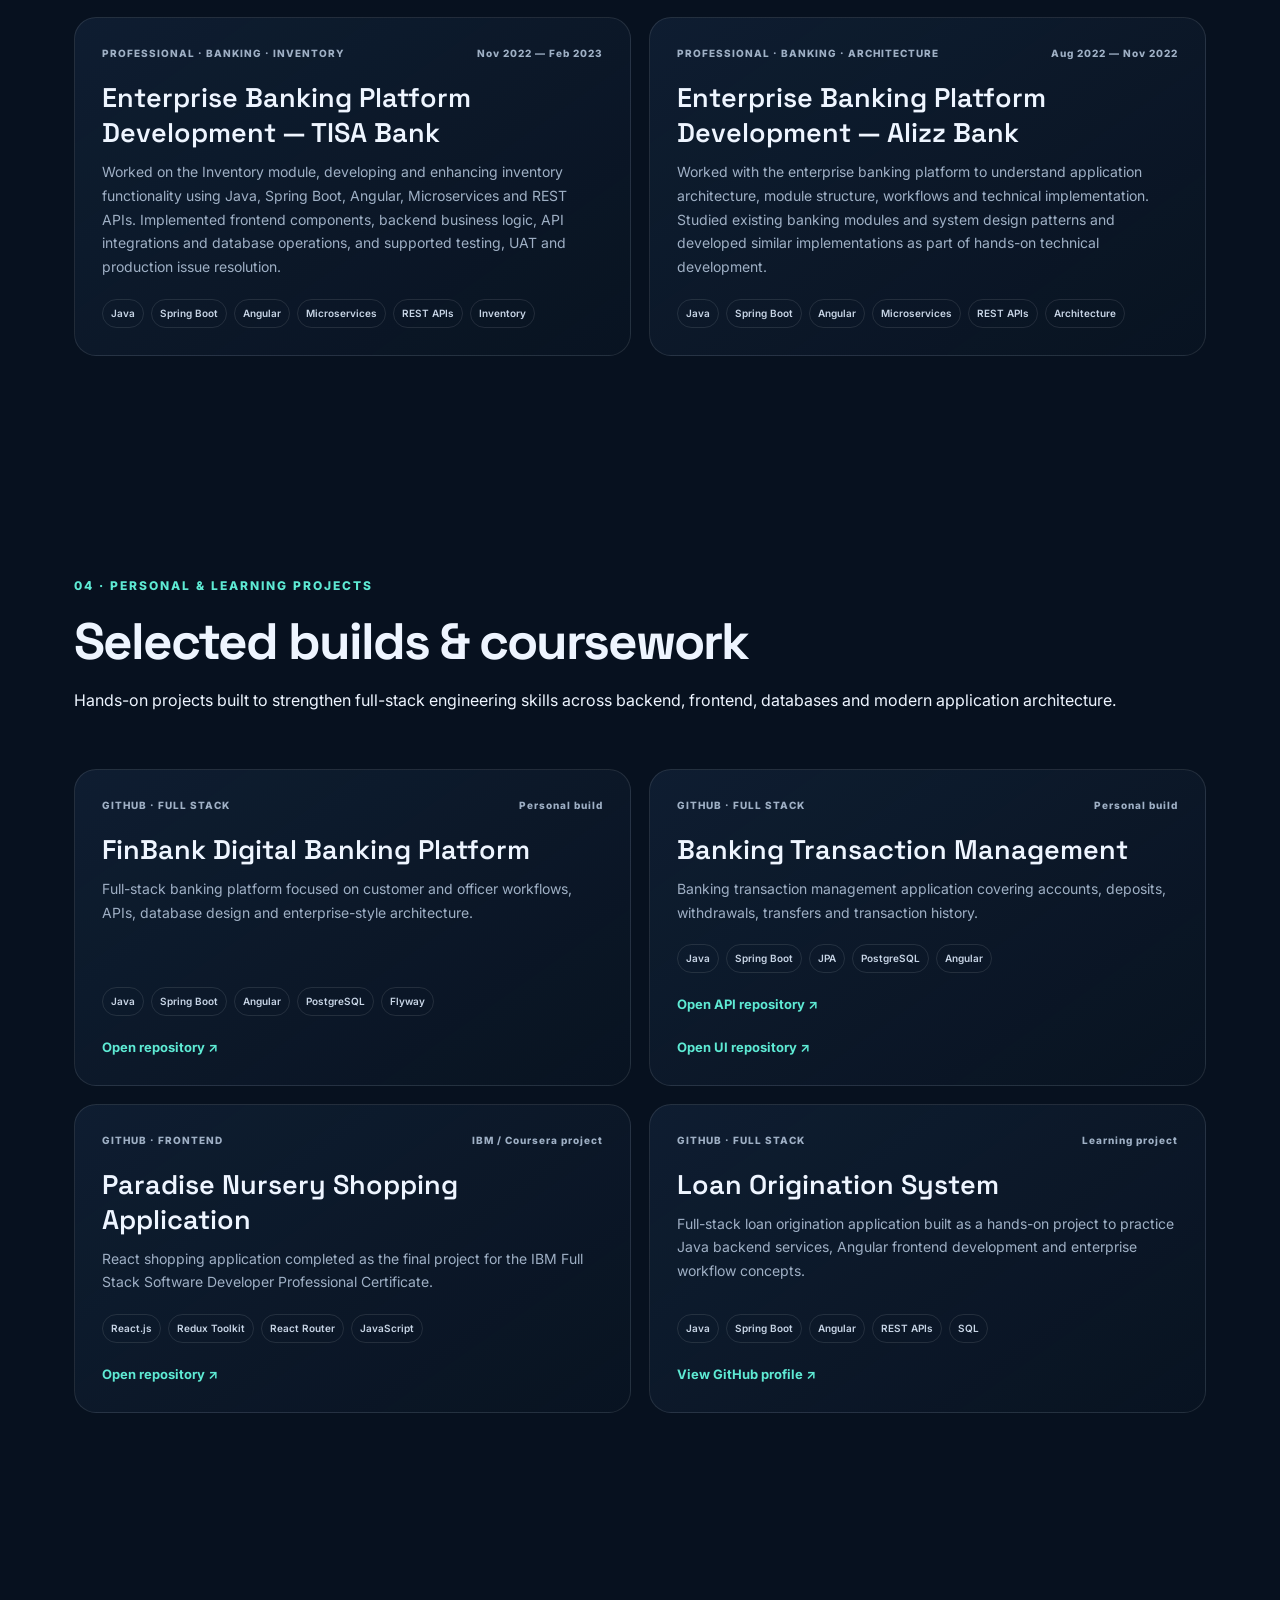
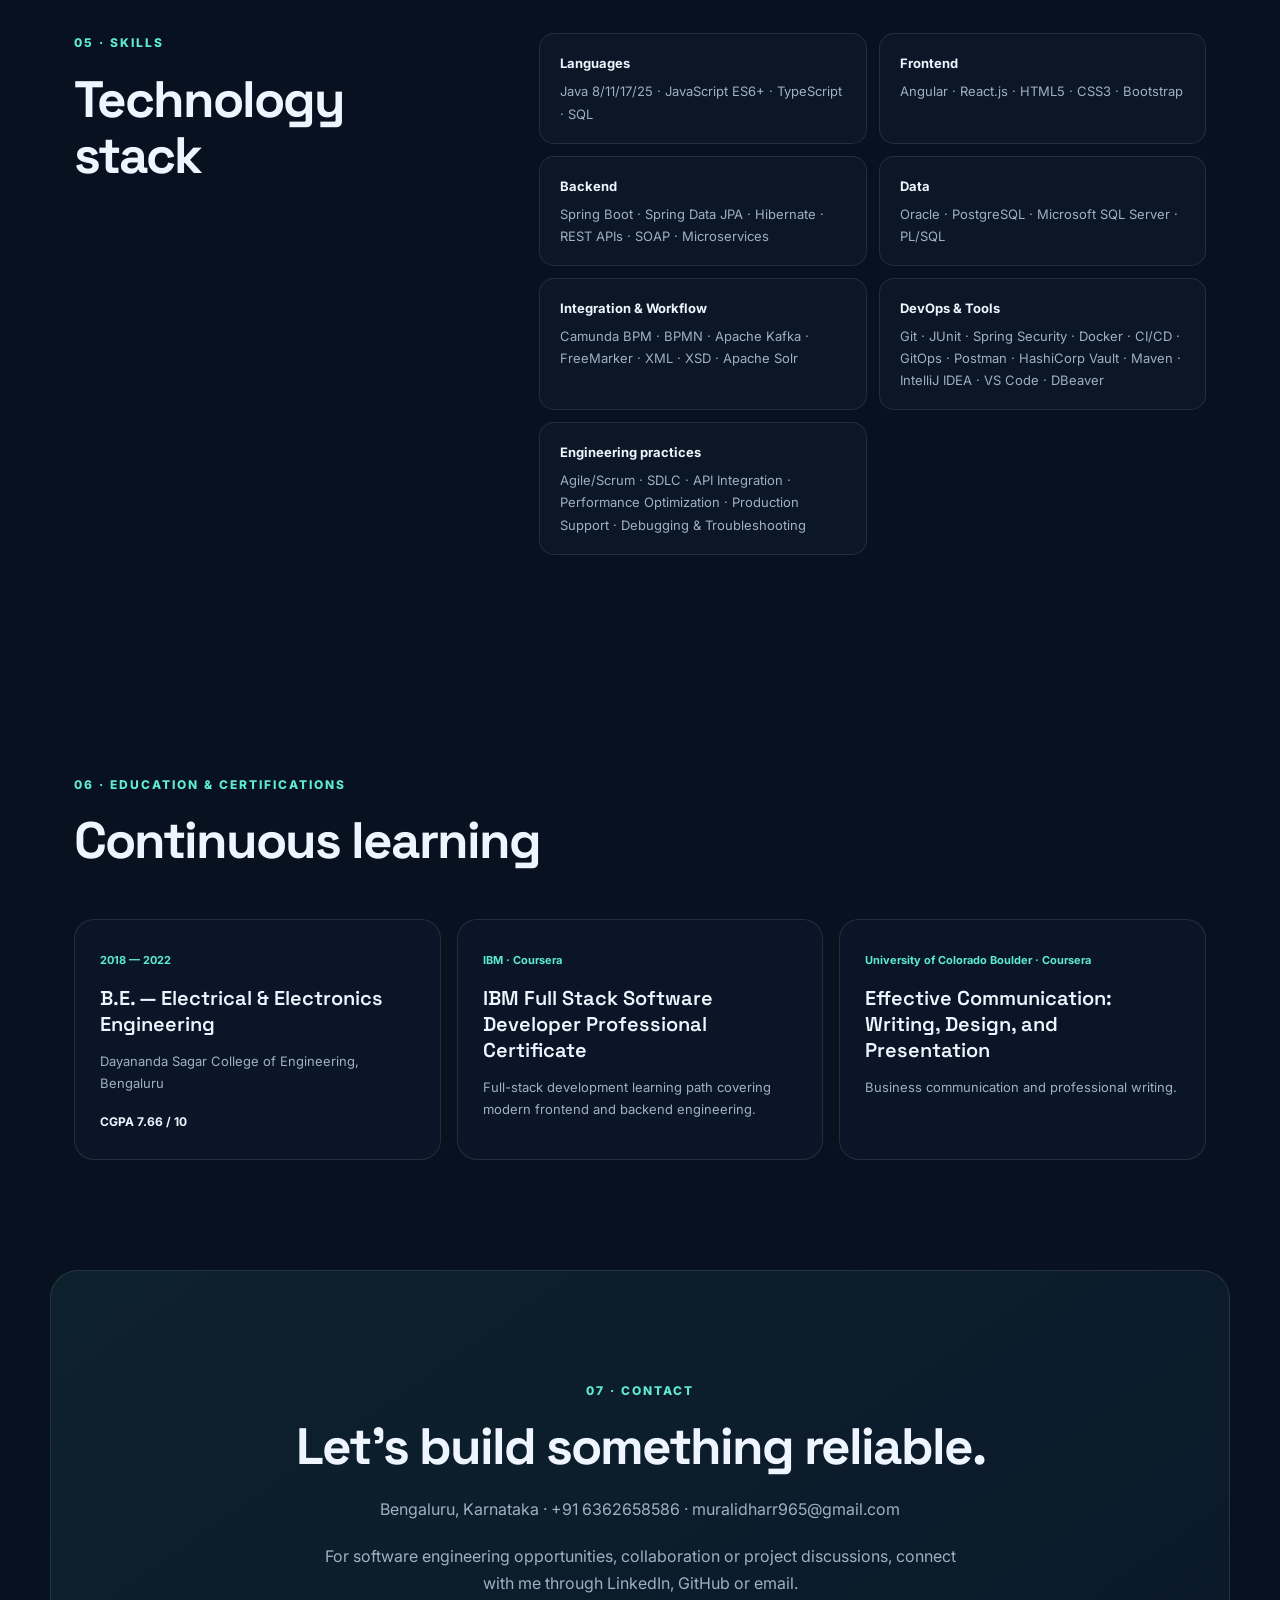
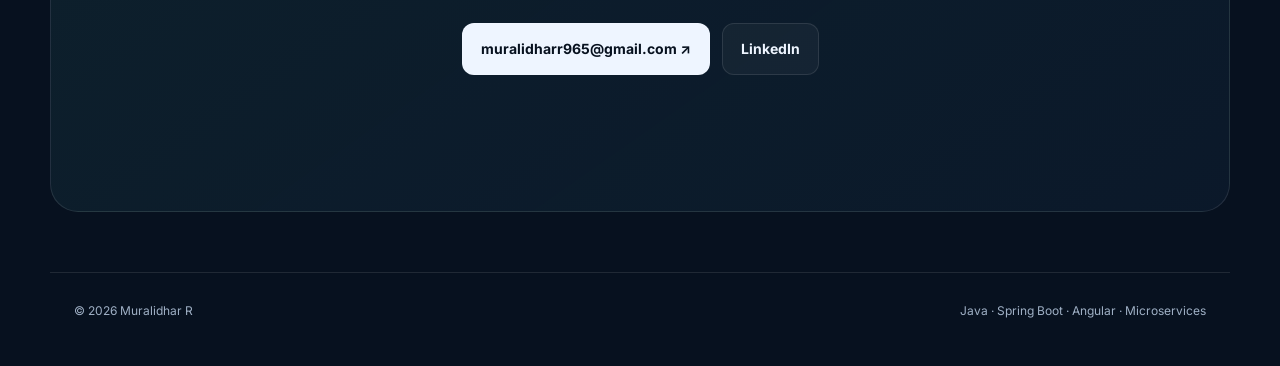
==== commit 67163678: "Update portfolio title to Full Stack Developer" ====
--- a/index.html
+++ b/index.html
@@ -3,9 +3,9 @@
 <head>
 <meta charset="utf-8">
 <meta name="viewport" content="width=device-width,initial-scale=1">
-<meta name="description" content="Muralidhar R — Senior Consultant and Java Full Stack Developer specializing in Java, Spring Boot, Angular, Microservices and BFSI enterprise solutions.">
+<meta name="description" content="Muralidhar R — Senior Consultant and Full Stack Developer specializing in Java, Spring Boot, Angular, Microservices and BFSI enterprise solutions.">
 <meta name="theme-color" content="#07111f">
-<title>Muralidhar R | Java Full Stack Developer</title>
+<title>Muralidhar R | Full Stack Developer</title>
 <link rel="preconnect" href="https://fonts.googleapis.com">
 <link rel="preconnect" href="https://fonts.gstatic.com" crossorigin>
 <link href="https://fonts.googleapis.com/css2?family=Inter:wght@400;500;600;700;800&family=Space+Grotesk:wght@500;600;700&display=swap" rel="stylesheet">
@@ -15,7 +15,7 @@
 <div class="site-bg" aria-hidden="true"><span></span><span></span><span></span></div>
 <header class="nav">
 <a class="brand" href="#top"><span class="brand-mark">MURALIDHAR R</span><span class="brand-dot">.</span></a>
-<div class="nav-label">JAVA FULL STACK</div>
+<div class="nav-label">FULL STACK</div>
 <button class="menu-toggle" aria-label="Toggle navigation" aria-expanded="false">☰</button>
 <nav id="nav-links">
 <a href="#about">About</a><a href="#experience">Experience</a><a href="#projects">Projects</a><a href="#personal-projects">Personal</a><a href="#skills">Skills</a><a href="#education">Education</a><a href="#contact">Contact</a>
@@ -24,9 +24,9 @@
 <main id="top">
 <section class="hero section">
 <div class="hero-copy reveal">
-<p class="eyebrow">SENIOR CONSULTANT · JAVA FULL STACK DEVELOPER</p>
+<p class="eyebrow">SENIOR CONSULTANT · FULL STACK DEVELOPER</p>
 <h1>Building reliable <span>enterprise software</span> for banking &amp; insurance.</h1>
-<p class="hero-text">Java Full Stack Developer with 4.5+ years of experience delivering and supporting BFSI applications across international banking and insurance implementations.</p>
+<p class="hero-text">Full Stack Developer with 4.5+ years of experience delivering and supporting BFSI applications across international banking and insurance implementations.</p>
 <div class="hero-stack" aria-label="Core technologies"><span>Java</span><span>Spring Boot</span><span>Angular</span><span>Microservices</span><span>PostgreSQL</span></div>
 <div class="hero-actions"><a class="btn primary" href="#projects">Explore my work <span>↗</span></a><a class="btn secondary" href="resume.html">View resume</a></div>
 <div class="socials"><a href="https://github.com/MURALI9900" target="_blank" rel="noopener noreferrer">GitHub</a><a href="https://www.linkedin.com/in/muralidhar-fullstackdev/" target="_blank" rel="noopener noreferrer">LinkedIn</a><a href="mailto:muralidharr965@gmail.com">Email</a></div>
@@ -39,10 +39,10 @@
 <section class="stats section" aria-label="Career highlights"><div><strong>7+</strong><span>International clients</span></div><div><strong>30%</strong><span>Response-time improvement</span></div><div><strong>3</strong><span>Engineers mentored</span></div><div><strong>2</strong><span>Onsite implementations</span></div></section>
 <section id="about" class="section two-col"><div class="section-heading reveal"><p class="eyebrow">01 · ABOUT</p><h2>Engineering with a production mindset.</h2></div><div class="content reveal"><p>I work across the full application lifecycle — from solution design and backend services to responsive Angular interfaces, API integration, database optimization, UAT and production support.</p><p>My experience spans international banking and insurance clients in the Middle East, East Africa and Europe, with hands-on delivery in Tanzania and Kenya.</p><div class="quote">“Enterprise software is not finished when it compiles. It is finished when it works reliably for the people who depend on it.”</div></div></section>
 <section id="experience" class="section"><div class="section-heading reveal"><p class="eyebrow">02 · EXPERIENCE</p><h2>Career timeline</h2></div><div class="timeline">
-<article class="timeline-item reveal"><div class="dot"></div><div><span class="period">Apr 2026 — Present</span><h3>Senior Consultant — Java Full Stack Developer</h3><p class="company">Profinch Solutions Pvt. Ltd.</p><p>Lead enterprise banking applications using Java, Spring Boot, Angular and Microservices. Drive solution design, implementation and production support.</p></div></article>
-<article class="timeline-item reveal"><div class="dot"></div><div><span class="period">Oct 2024 — Mar 2026</span><h3>Consultant — Java Full Stack Developer</h3><p class="company">Profinch</p><p>Built scalable microservices and business-critical features with Java, Spring Boot and REST APIs for international banking implementations.</p></div></article>
-<article class="timeline-item reveal"><div class="dot"></div><div><span class="period">Oct 2023 — Sep 2024</span><h3>Consultant — Java Full Stack Developer</h3><p class="company">Atumverse Solutions</p><p>Developed enterprise banking modules with Java, Spring Boot, Angular and Microservices; delivered UAT-ready enhancements and fixes.</p></div></article>
-<article class="timeline-item reveal"><div class="dot"></div><div><span class="period">Aug 2022 — Sep 2023</span><h3>Consultant — Java Full Stack Developer</h3><p class="company">Profinch</p><p>Delivered end-to-end full-stack features using Java, Spring Boot, Angular, JavaScript, TypeScript, HTML, CSS and Bootstrap.</p></div></article>
+<article class="timeline-item reveal"><div class="dot"></div><div><span class="period">Apr 2026 — Present</span><h3>Senior Consultant — Full Stack Developer</h3><p class="company">Profinch Solutions Pvt. Ltd.</p><p>Lead enterprise banking applications using Java, Spring Boot, Angular and Microservices. Drive solution design, implementation and production support.</p></div></article>
+<article class="timeline-item reveal"><div class="dot"></div><div><span class="period">Oct 2024 — Mar 2026</span><h3>Consultant — Full Stack Developer</h3><p class="company">Profinch</p><p>Built scalable microservices and business-critical features with Java, Spring Boot and REST APIs for international banking implementations.</p></div></article>
+<article class="timeline-item reveal"><div class="dot"></div><div><span class="period">Oct 2023 — Sep 2024</span><h3>Consultant — Full Stack Developer</h3><p class="company">Atumverse Solutions</p><p>Developed enterprise banking modules with Java, Spring Boot, Angular and Microservices; delivered UAT-ready enhancements and fixes.</p></div></article>
+<article class="timeline-item reveal"><div class="dot"></div><div><span class="period">Aug 2022 — Sep 2023</span><h3>Consultant — Full Stack Developer</h3><p class="company">Profinch</p><p>Delivered end-to-end full-stack features using Java, Spring Boot, Angular, JavaScript, TypeScript, HTML, CSS and Bootstrap.</p></div></article>
 <article class="timeline-item reveal"><div class="dot"></div><div><span class="period">Apr 2022 — Aug 2022</span><h3>Software Developer Trainee</h3><p class="company">Profinch</p><p>Trained in Java, Spring Boot, SQL, JavaScript, HTML, CSS and Angular while developing and testing enterprise web applications.</p></div></article>
 </div></section>
 <section id="projects" class="section"><div class="section-heading reveal"><p class="eyebrow">03 · PROFESSIONAL PROJECTS</p><h2>Enterprise banking &amp; insurance delivery</h2><p class="section-intro">Selected professional engagements across banking and insurance platforms, covering development, client support, implementation, UAT, production support and enterprise application delivery.</p></div><div class="project-grid">
@@ -50,7 +50,7 @@
 <article class="project-card reveal"><div class="project-top"><span>PROFESSIONAL · BANKING · CLIENT SUPPORT</span><span>Mar 2026 — Present</span></div><h3>Enterprise Banking Platform Development — UBCI Bank</h3><p>Enterprise banking platform development and support covering UAT and Production support, change requests, issue analysis, bug fixing, application enhancements and deployment activities.</p><div class="tags"><b>Java</b><b>Spring Boot</b><b>Angular</b><b>Microservices</b><b>REST APIs</b><b>Database</b></div></article>
 <article class="project-card reveal"><div class="project-top"><span>PROFESSIONAL · BANKING · CLIENT SUPPORT</span><span>Oct 2025 — Present</span></div><h3>Enterprise Banking Platform Development — UFC Bank</h3><p>Developed and enhanced banking modules using Java, Spring Boot, Angular, Microservices and REST APIs. Developed the Issuance Certificate module, implemented complex business workflows using FreeMarker (FTL), integrated frontend and backend services, and supported UAT, deployment and production issue resolution.</p><div class="tags"><b>Java</b><b>Spring Boot</b><b>Angular</b><b>Microservices</b><b>FreeMarker</b><b>REST APIs</b></div></article>
 <article class="project-card reveal"><div class="project-top"><span>PROFESSIONAL · BANKING · CLIENT SUPPORT</span><span>Sep 2025 — Present</span></div><h3>Enterprise Banking Platform Development — NMB Bank, Tanzania</h3><p>Onsite engagement supporting implementation, deployment and production support. Enhanced Oracle FLEXCUBE modules for loan repayments, refunds, receivables tracking, rescheduling, payoffs and UDFs. Built RESTful API integrations with Angular interfaces and optimized database queries and asynchronous processing for improved application performance.</p><div class="tags"><b>Java</b><b>Spring Boot</b><b>Angular</b><b>Oracle FLEXCUBE</b><b>REST APIs</b><b>SQL Optimization</b></div></article>
-<article class="project-card reveal"><div class="project-top"><span>PROFESSIONAL · INSURANCE · ONSITE IMPLEMENTATION</span><span>Feb 2025 — Sep 2025</span></div><h3>Enterprise Insurance Platform Development — Britam Insurance, Kenya</h3><p>Led onsite implementation as Java Full Stack Developer and Onsite Implementation Lead. Built full-stack modules using Java, Spring Boot, Angular and REST APIs; integrated Oracle Insurance Policy Administration (OIPA); delivered DDA, Premium Receipting and Communication Engine modules; and coordinated requirements, UAT and production deployment.</p><div class="tags"><b>Java</b><b>Spring Boot</b><b>Angular</b><b>OIPA</b><b>REST APIs</b><b>Oracle</b></div></article>
+<article class="project-card reveal"><div class="project-top"><span>PROFESSIONAL · INSURANCE · ONSITE IMPLEMENTATION</span><span>Feb 2025 — Sep 2025</span></div><h3>Enterprise Insurance Platform Development — Britam Insurance, Kenya</h3><p>Led onsite implementation as Full Stack Developer and Onsite Implementation Lead. Built full-stack modules using Java, Spring Boot, Angular and REST APIs; integrated Oracle Insurance Policy Administration (OIPA); delivered DDA, Premium Receipting and Communication Engine modules; and coordinated requirements, UAT and production deployment.</p><div class="tags"><b>Java</b><b>Spring Boot</b><b>Angular</b><b>OIPA</b><b>REST APIs</b><b>Oracle</b></div></article>
 <article class="project-card reveal"><div class="project-top"><span>PROFESSIONAL · BANKING · UAT &amp; PROD SUPPORT</span><span>Sep 2024 — Feb 2025</span></div><h3>Enterprise Banking Platform Development — Barclays Bank</h3><p>Developed and enhanced enterprise banking modules using Java, Spring Boot, Angular, Microservices and REST APIs. Designed and integrated the Token Delivery system with OBDX, developed backend services and API integrations, enhanced databases, and supported UAT, production deployment and troubleshooting.</p><div class="tags"><b>Java</b><b>Spring Boot</b><b>Angular</b><b>Microservices</b><b>OBDX</b><b>REST APIs</b></div></article>
 <article class="project-card reveal"><div class="project-top"><span>PROFESSIONAL · BANKING · LOAN ORIGINATION</span><span>Feb 2023 — Aug 2024</span></div><h3>Enterprise Banking Platform Development — UBCI Bank</h3><p>Worked on the Loan Origination module, developing and enhancing full-stack functionality with Java, Spring Boot, Angular, Microservices and REST APIs. Implemented business logic, frontend components, backend services and API integrations supporting Agency Banking and loan origination workflows, with testing, debugging, UAT and issue resolution.</p><div class="tags"><b>Java</b><b>Spring Boot</b><b>Angular</b><b>Microservices</b><b>REST APIs</b><b>Loan Origination</b></div></article>
 <article class="project-card reveal"><div class="project-top"><span>PROFESSIONAL · BANKING · INVENTORY</span><span>Nov 2022 — Feb 2023</span></div><h3>Enterprise Banking Platform Development — TISA Bank</h3><p>Worked on the Inventory module, developing and enhancing inventory functionality using Java, Spring Boot, Angular, Microservices and REST APIs. Implemented frontend components, backend business logic, API integrations and database operations, and supported testing, UAT and production issue resolution.</p><div class="tags"><b>Java</b><b>Spring Boot</b><b>Angular</b><b>Microservices</b><b>REST APIs</b><b>Inventory</b></div></article>
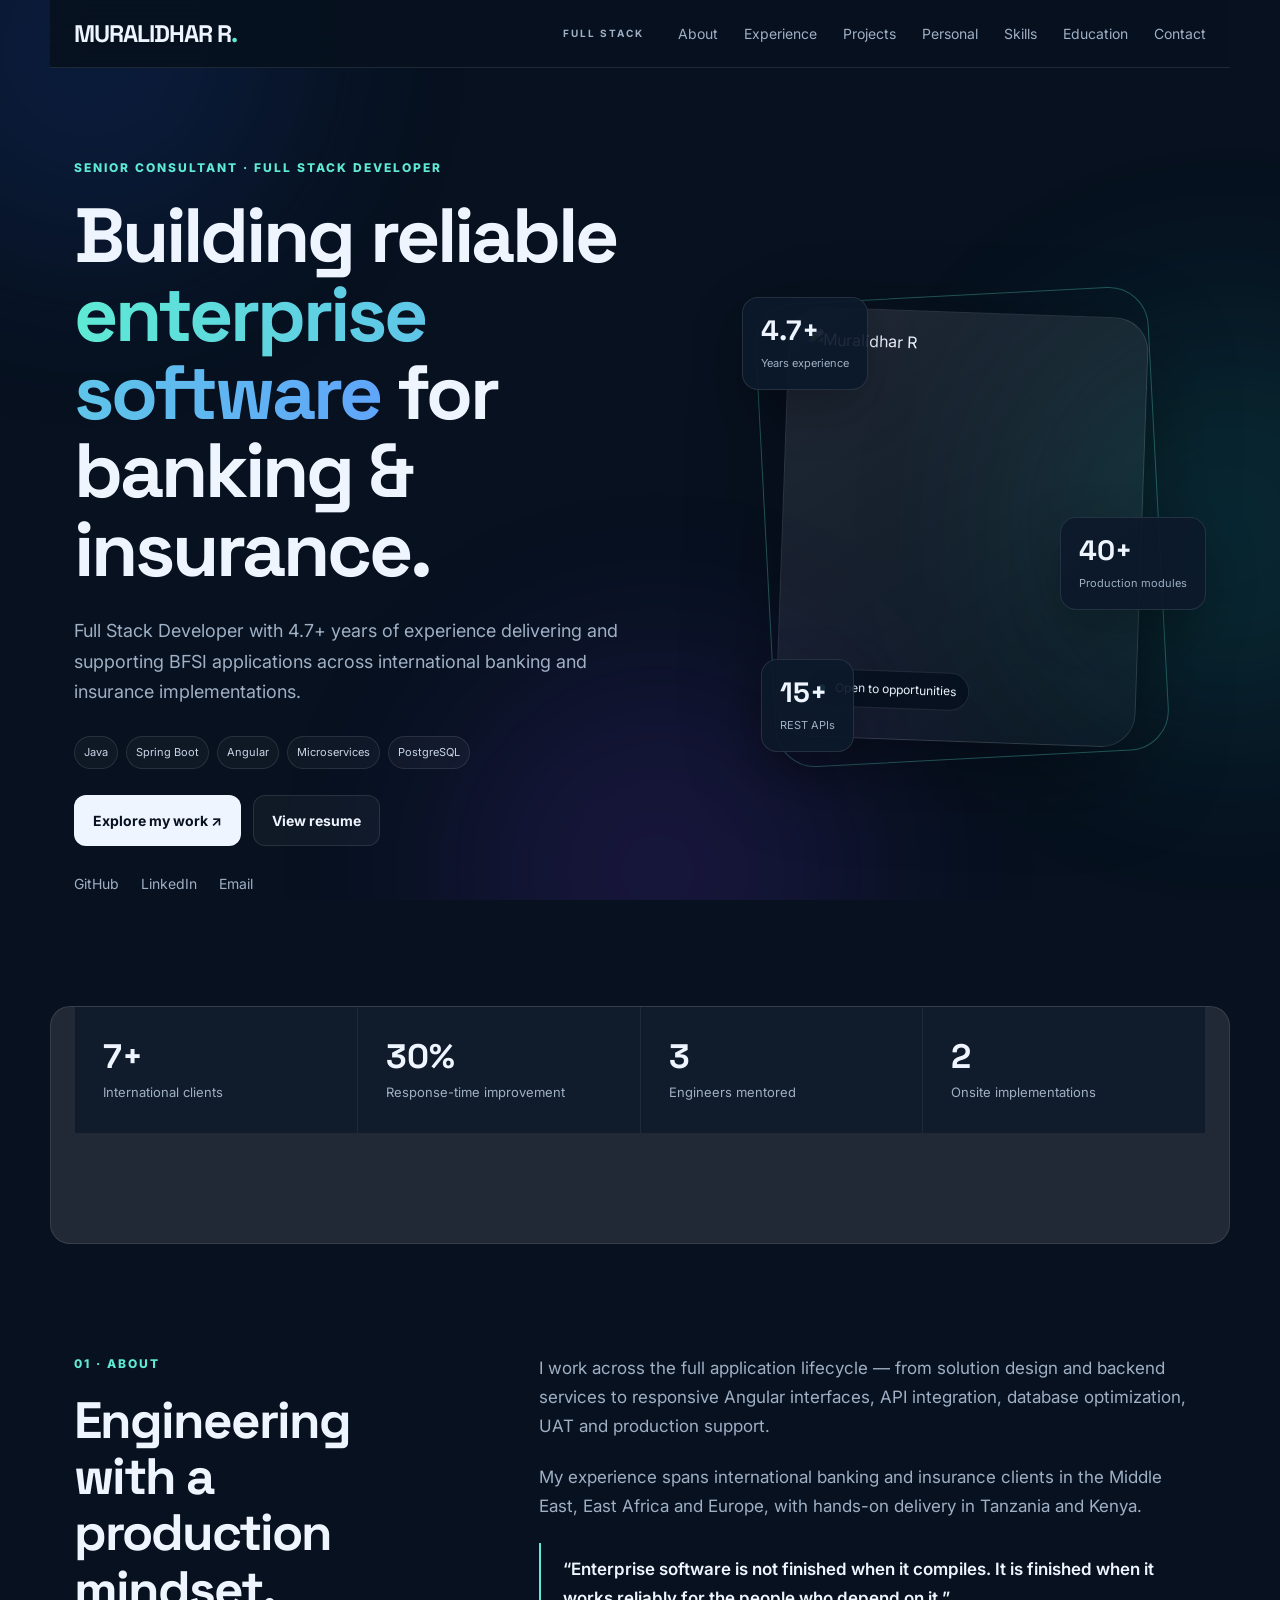
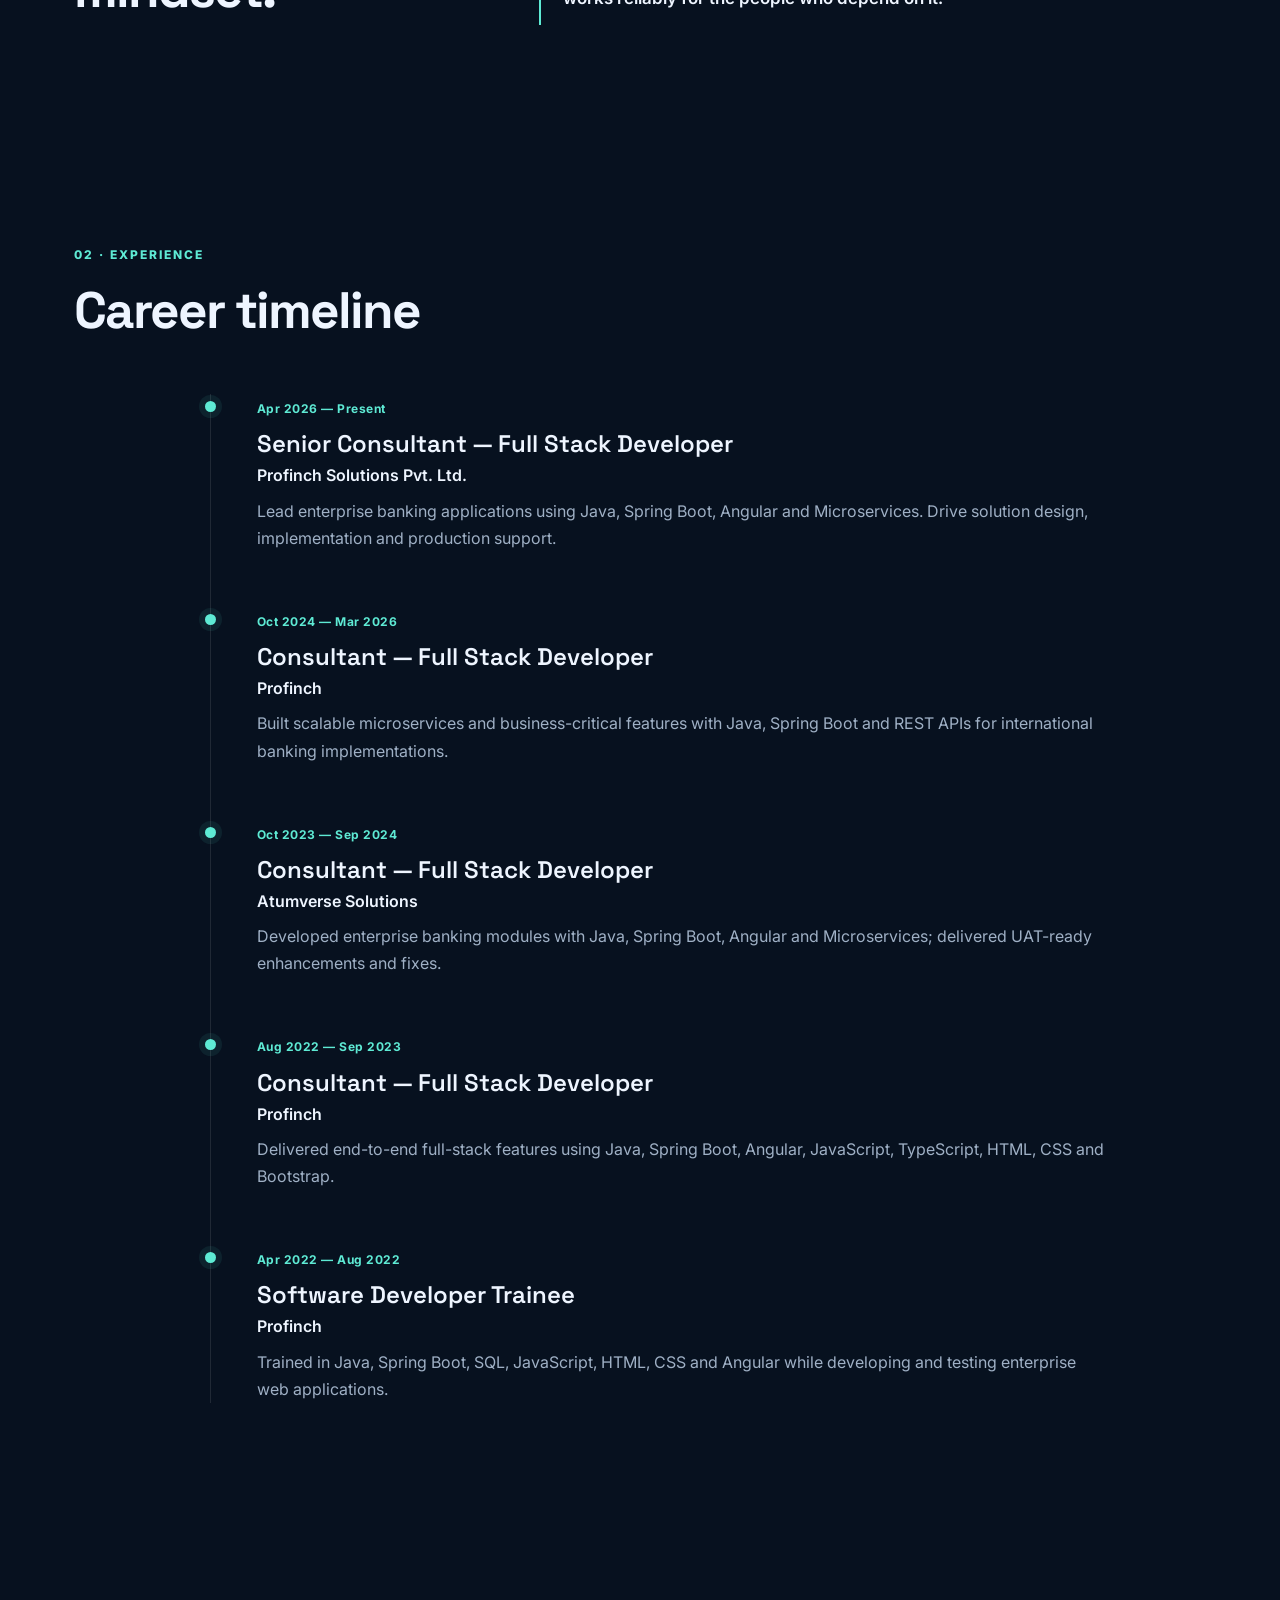
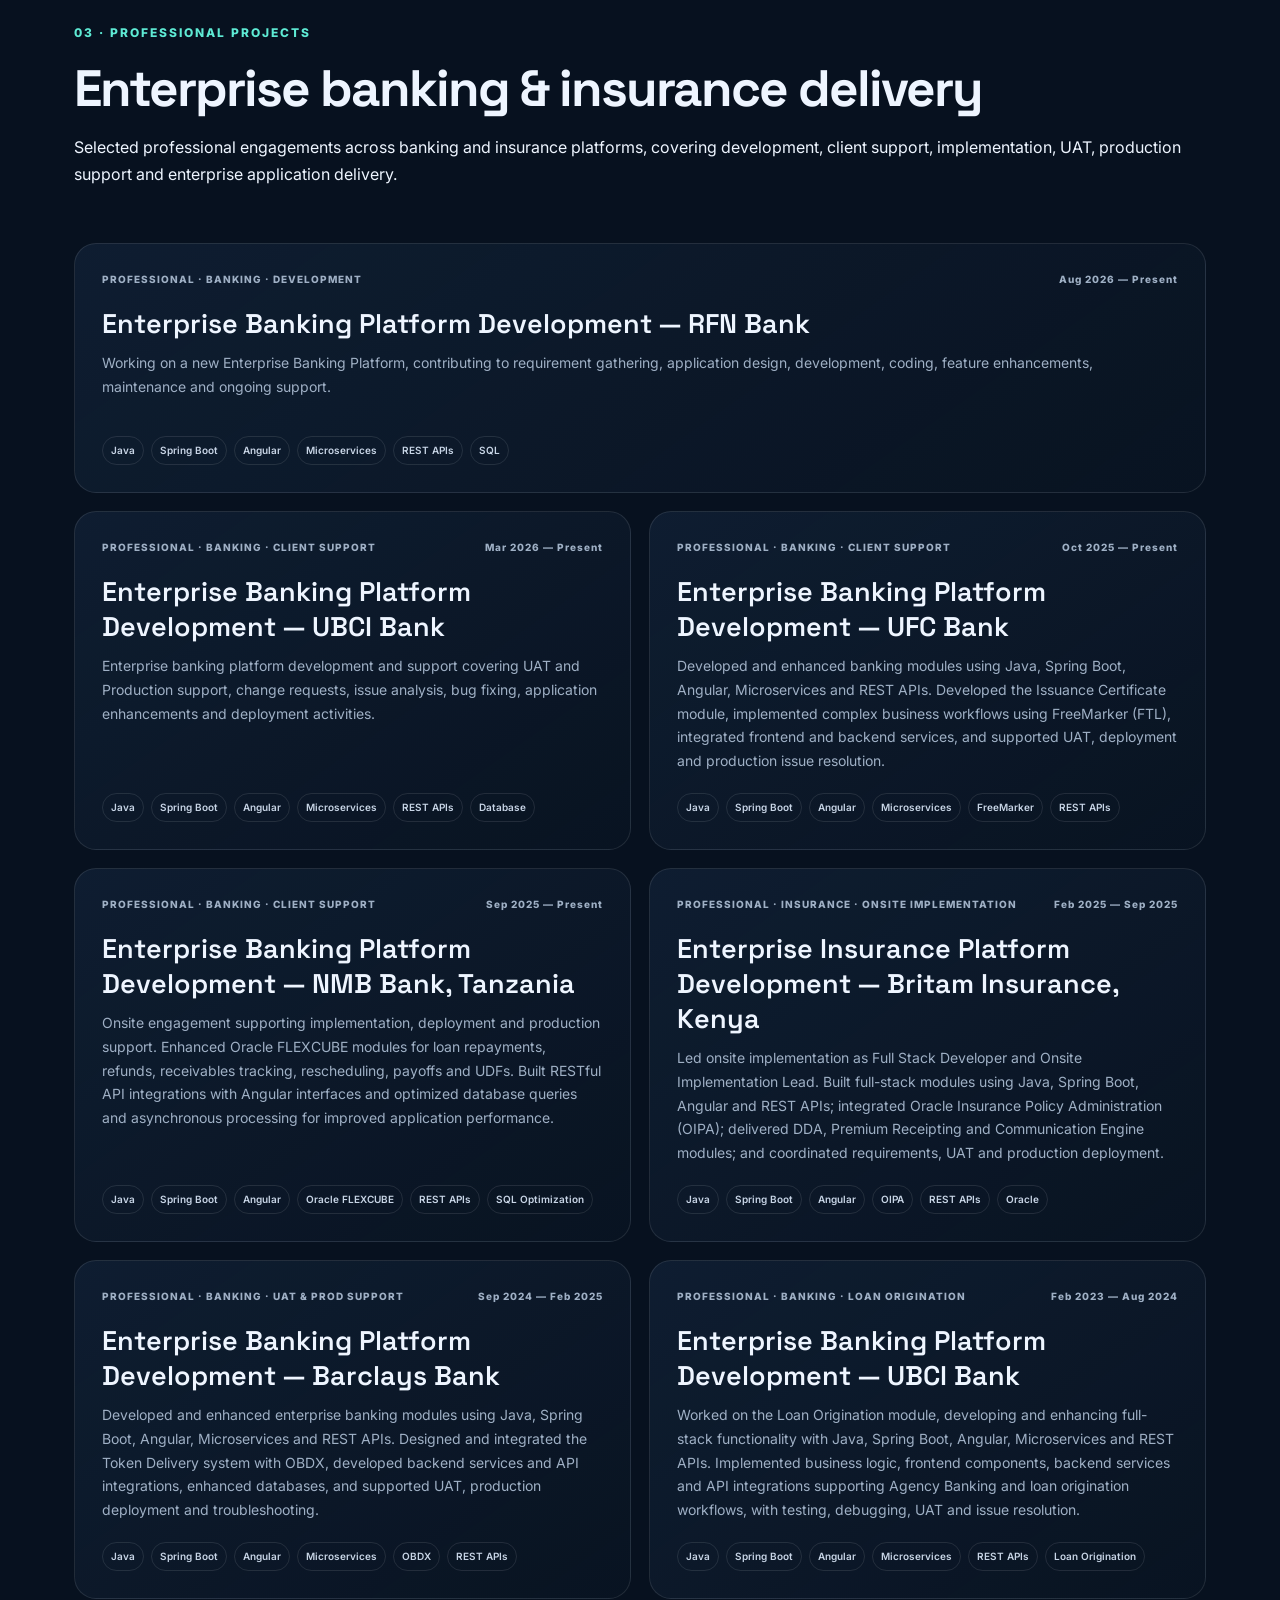
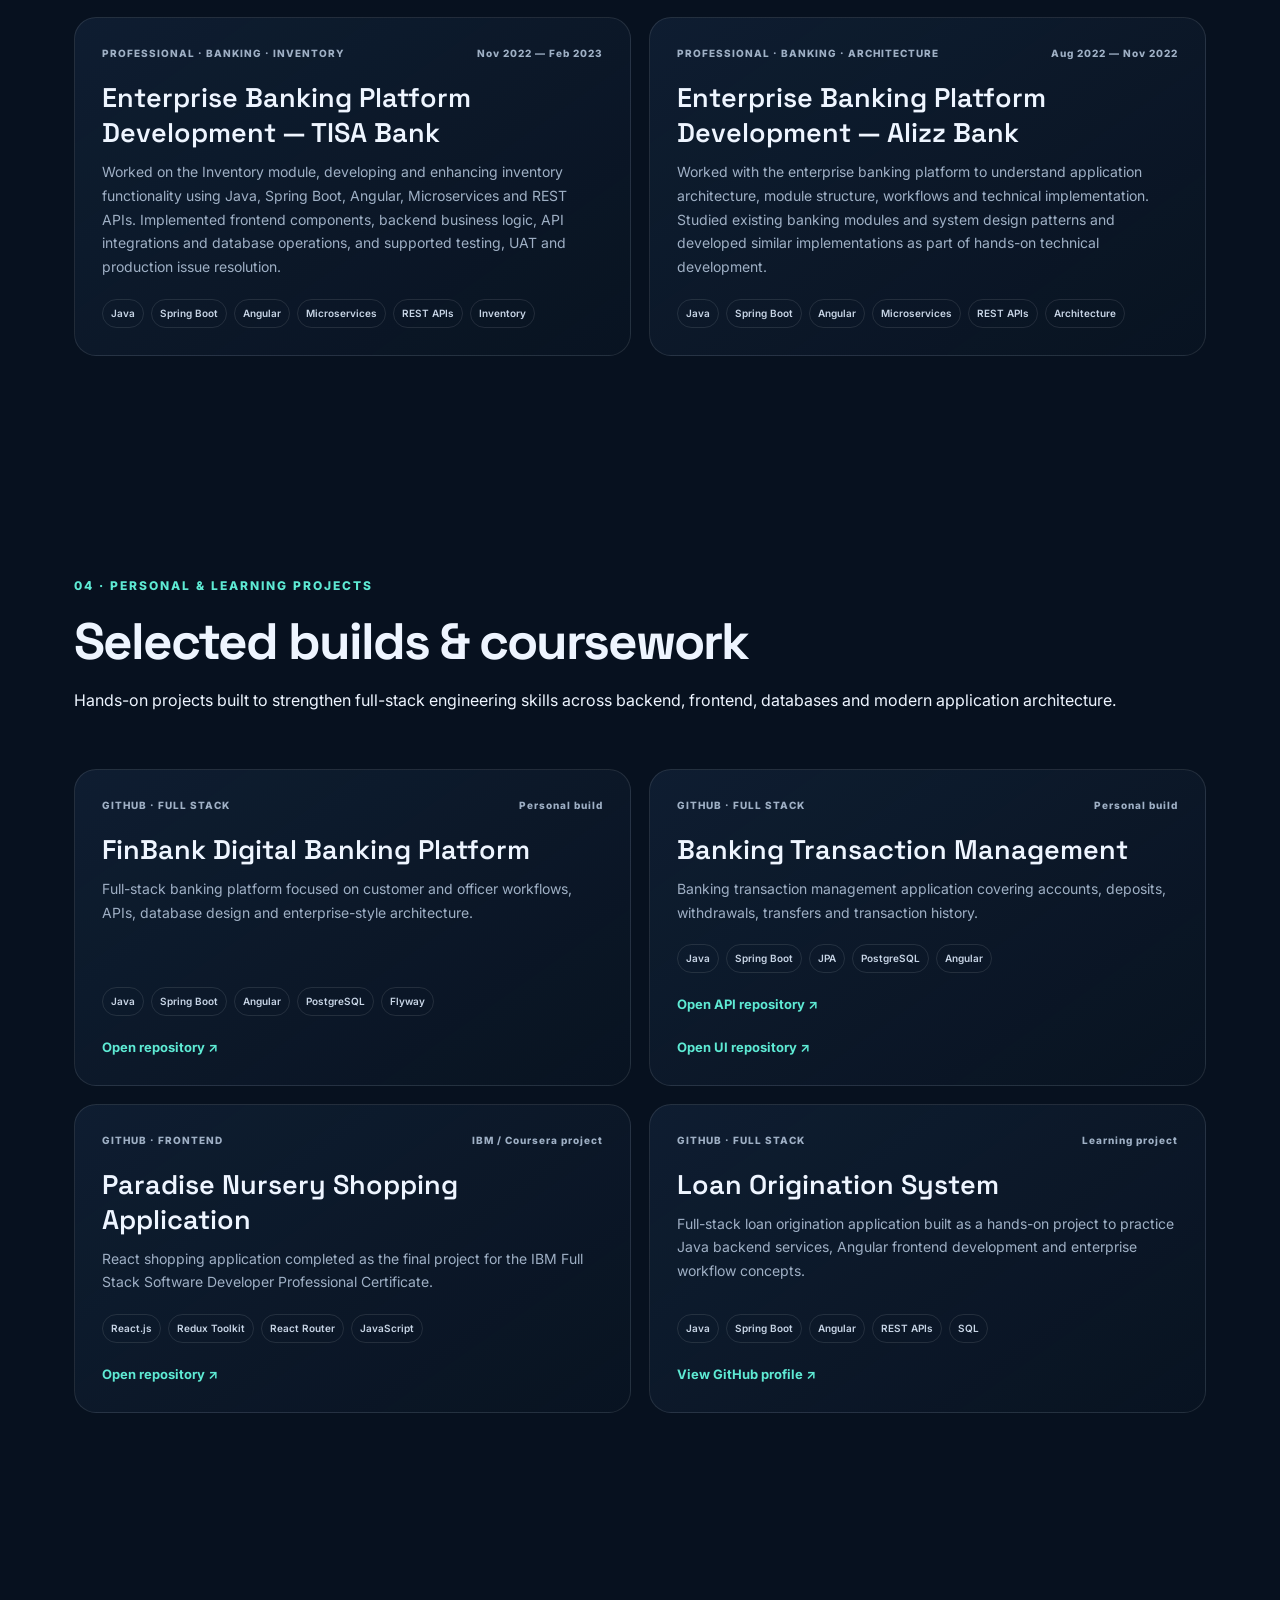
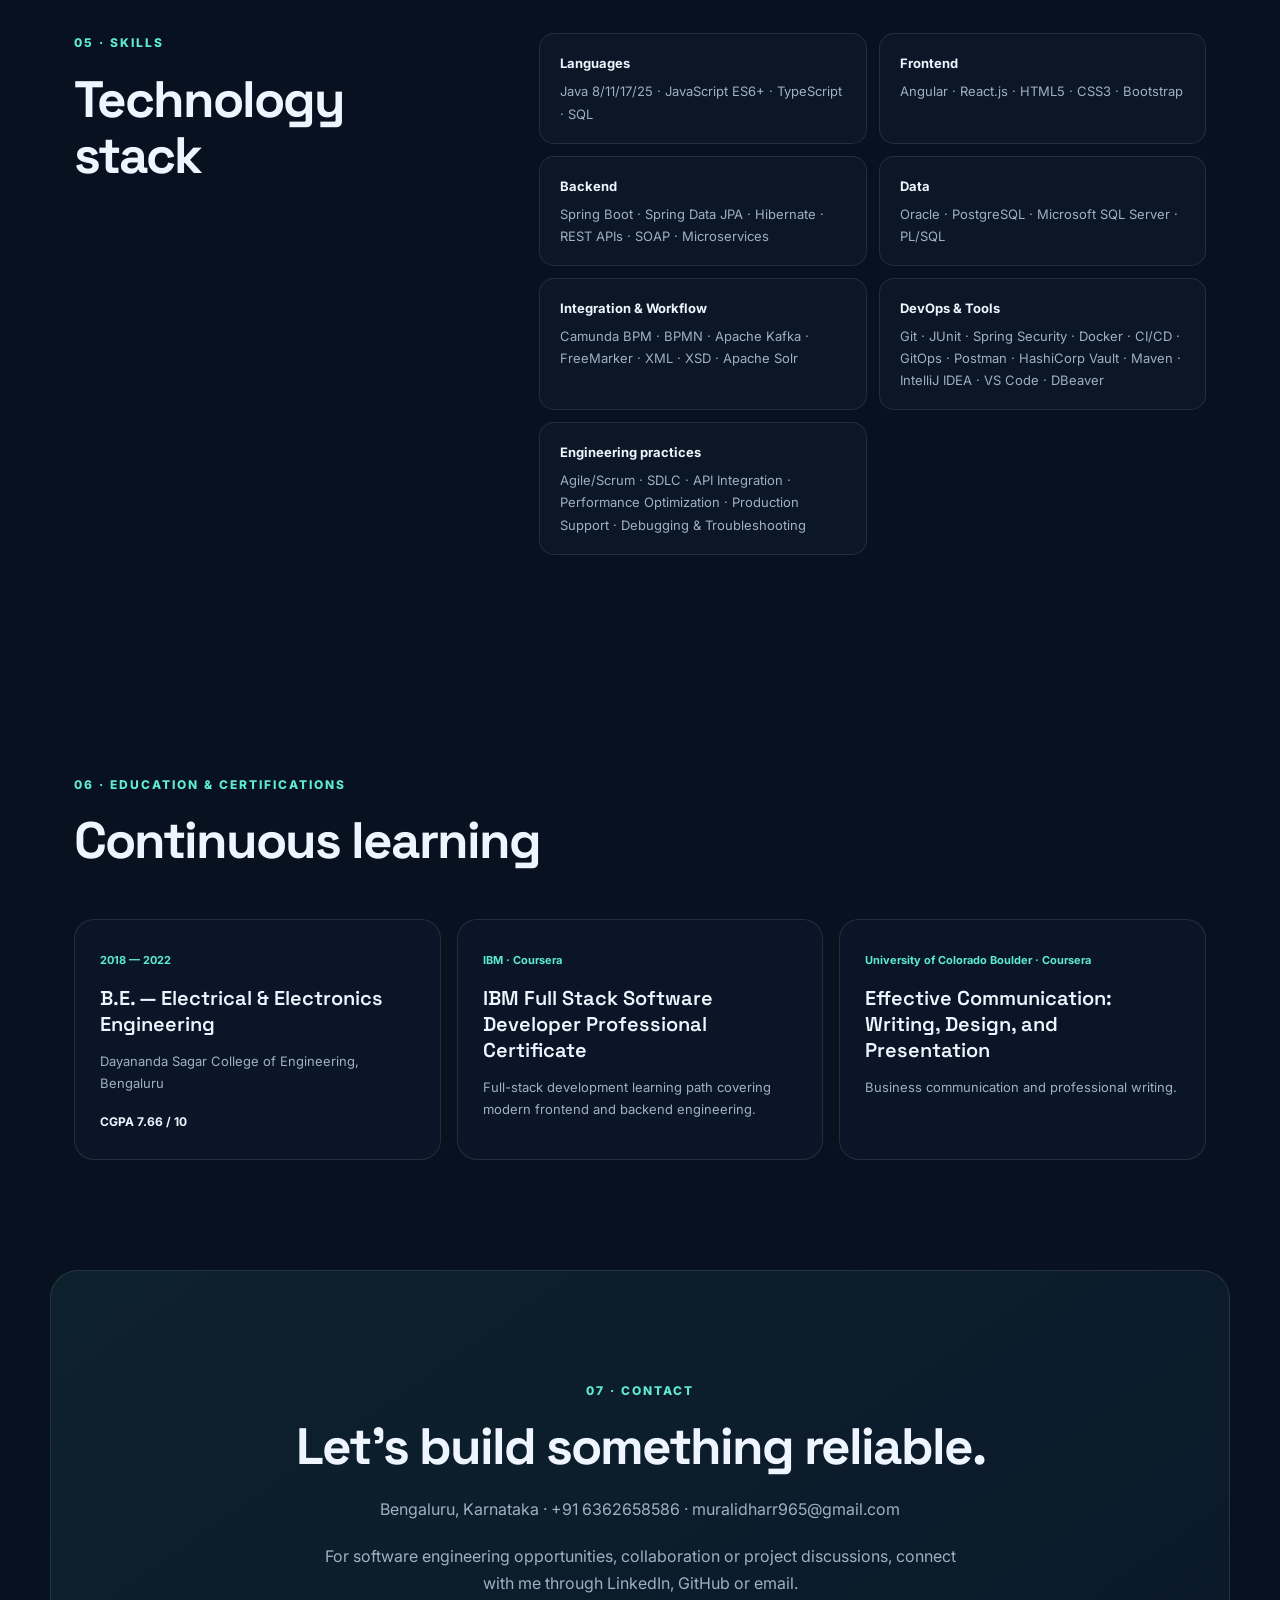
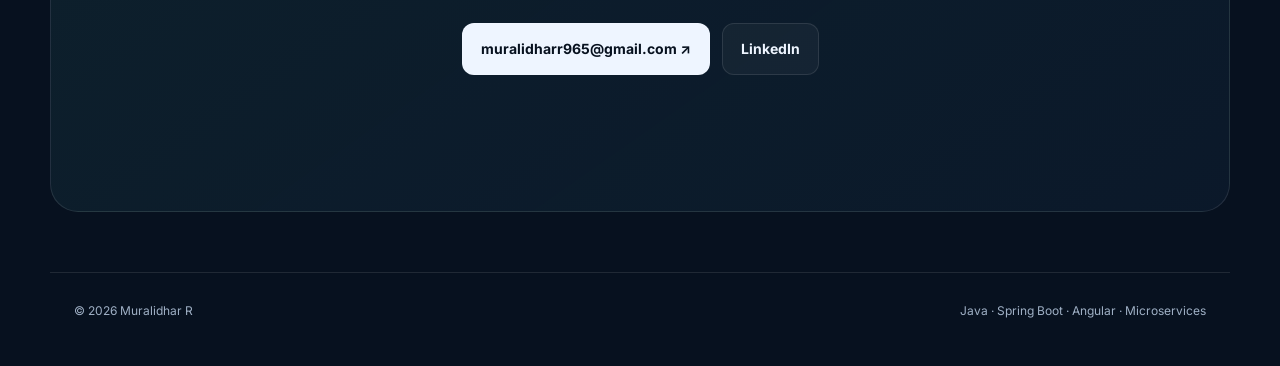
==== commit e82b651f: "Update experience to 4.7+ years" ====
--- a/index.html
+++ b/index.html
@@ -26,14 +26,14 @@
 <div class="hero-copy reveal">
 <p class="eyebrow">SENIOR CONSULTANT · FULL STACK DEVELOPER</p>
 <h1>Building reliable <span>enterprise software</span> for banking &amp; insurance.</h1>
-<p class="hero-text">Full Stack Developer with 4.5+ years of experience delivering and supporting BFSI applications across international banking and insurance implementations.</p>
+<p class="hero-text">Full Stack Developer with 4.7+ years of experience delivering and supporting BFSI applications across international banking and insurance implementations.</p>
 <div class="hero-stack" aria-label="Core technologies"><span>Java</span><span>Spring Boot</span><span>Angular</span><span>Microservices</span><span>PostgreSQL</span></div>
 <div class="hero-actions"><a class="btn primary" href="#projects">Explore my work <span>↗</span></a><a class="btn secondary" href="resume.html">View resume</a></div>
 <div class="socials"><a href="https://github.com/MURALI9900" target="_blank" rel="noopener noreferrer">GitHub</a><a href="https://www.linkedin.com/in/muralidhar-fullstackdev/" target="_blank" rel="noopener noreferrer">LinkedIn</a><a href="mailto:muralidharr965@gmail.com">Email</a></div>
 </div>
 <div class="hero-visual reveal">
 <div class="portrait-card"><div class="portrait-ring"></div><img src="https://avatars.githubusercontent.com/u/90686104?v=4" alt="Muralidhar R"><div class="status"><i></i> Open to opportunities</div></div>
-<div class="floating-card card-a"><strong>4.5+</strong><span>Years experience</span></div><div class="floating-card card-b"><strong>40+</strong><span>Production modules</span></div><div class="floating-card card-c"><strong>15+</strong><span>REST APIs</span></div>
+<div class="floating-card card-a"><strong>4.7+</strong><span>Years experience</span></div><div class="floating-card card-b"><strong>40+</strong><span>Production modules</span></div><div class="floating-card card-c"><strong>15+</strong><span>REST APIs</span></div>
 </div>
 </section>
 <section class="stats section" aria-label="Career highlights"><div><strong>7+</strong><span>International clients</span></div><div><strong>30%</strong><span>Response-time improvement</span></div><div><strong>3</strong><span>Engineers mentored</span></div><div><strong>2</strong><span>Onsite implementations</span></div></section>
